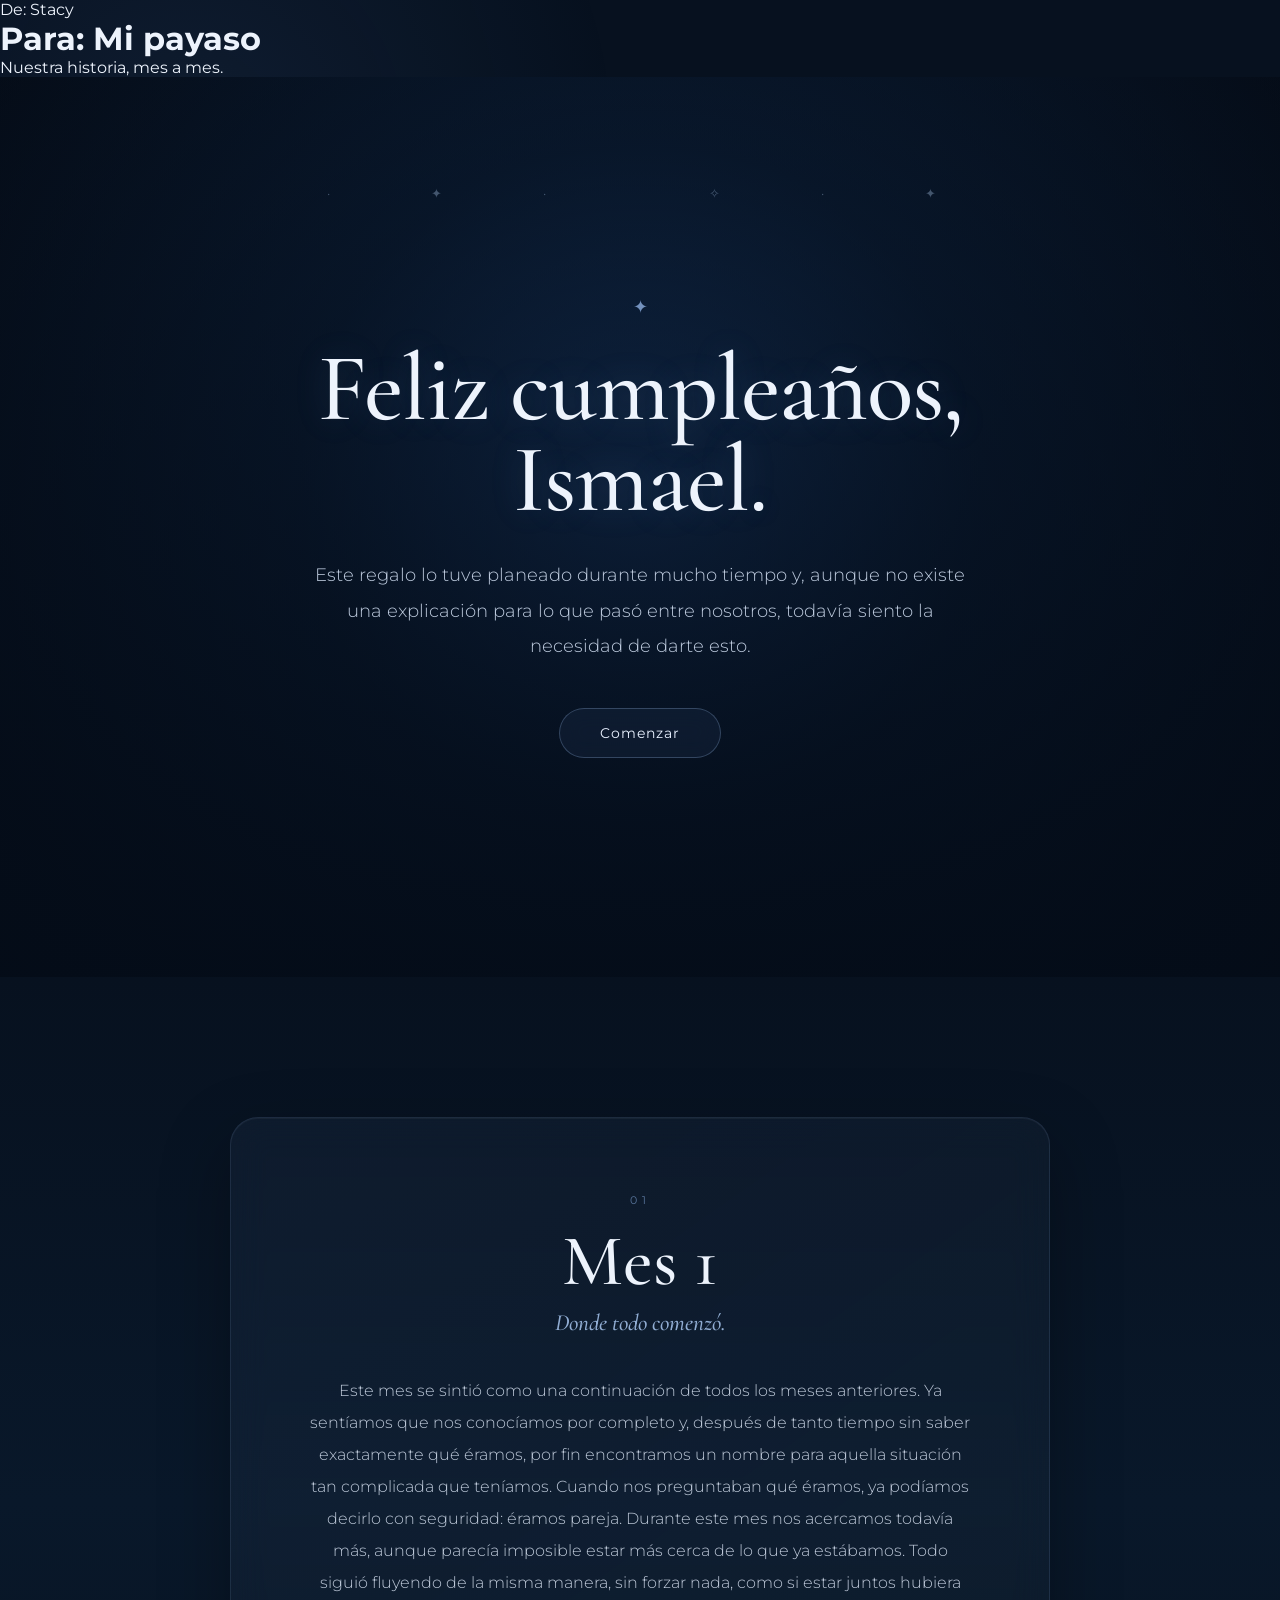
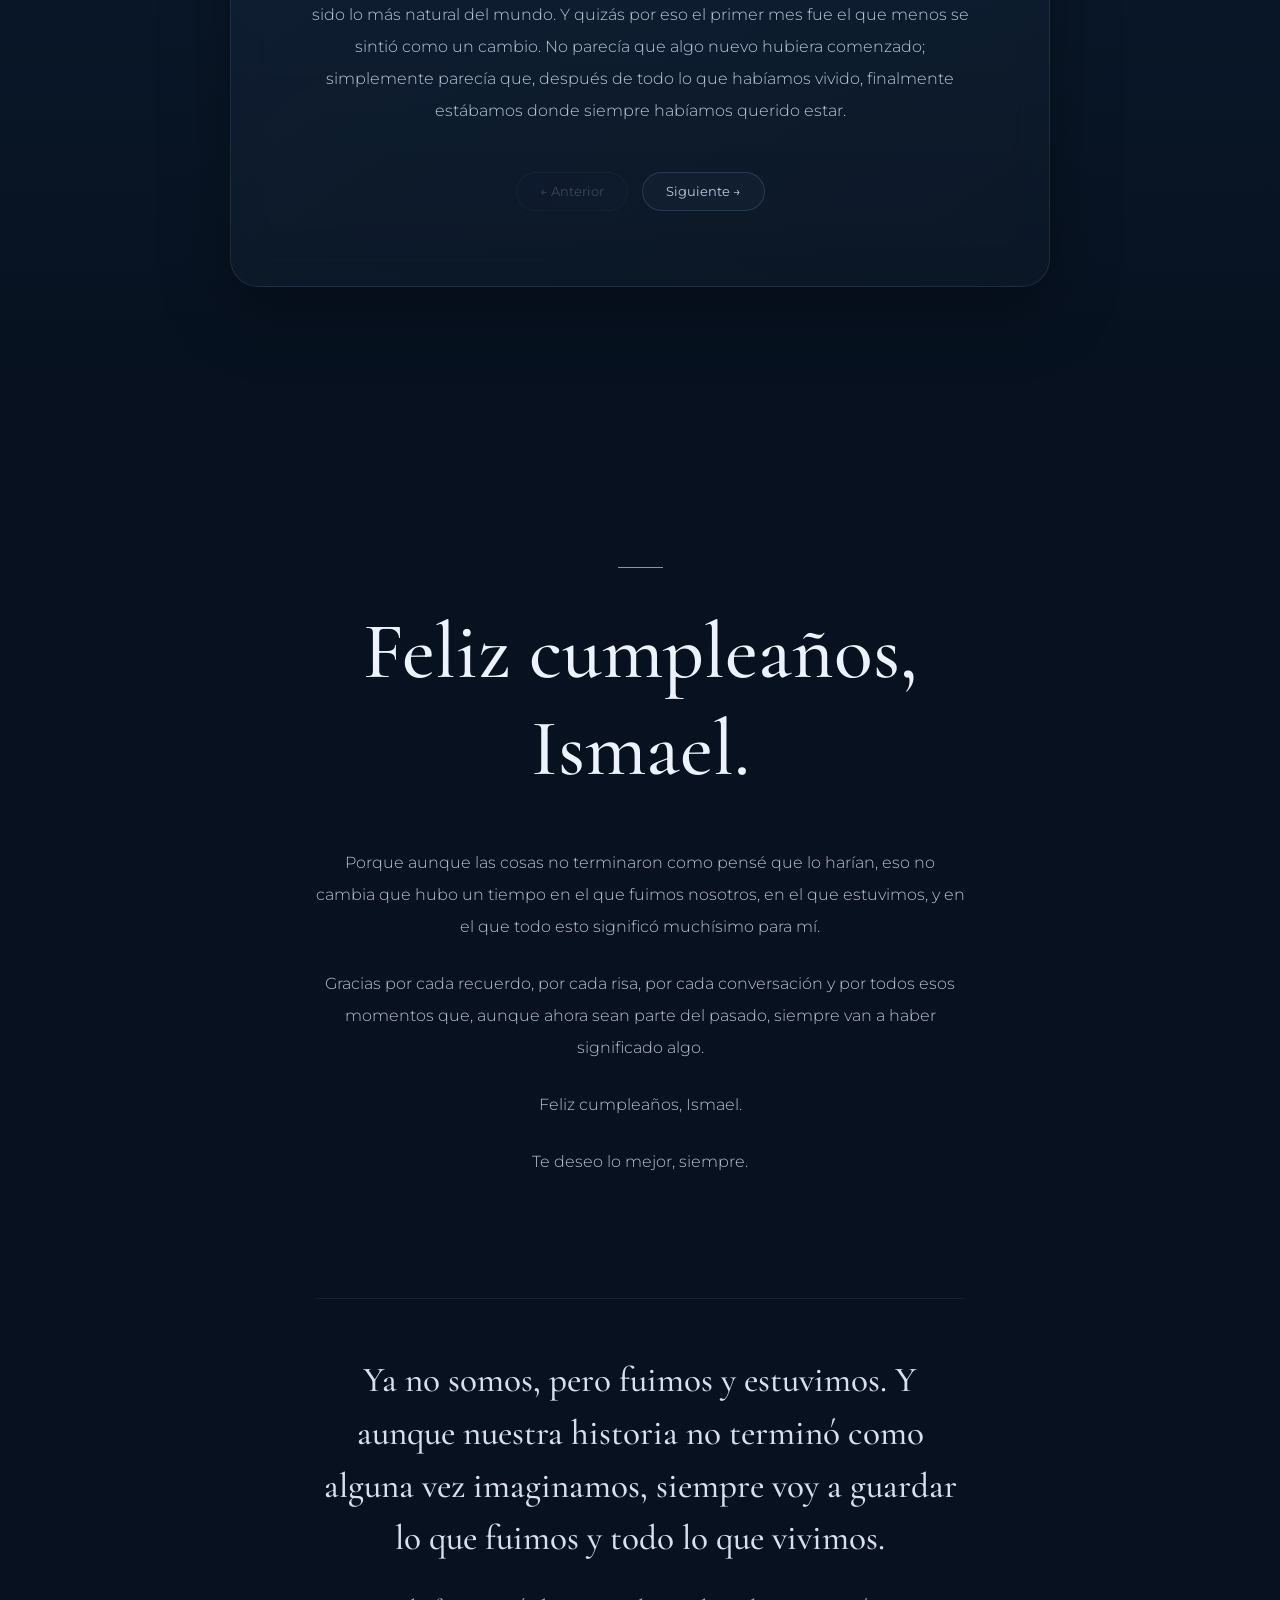
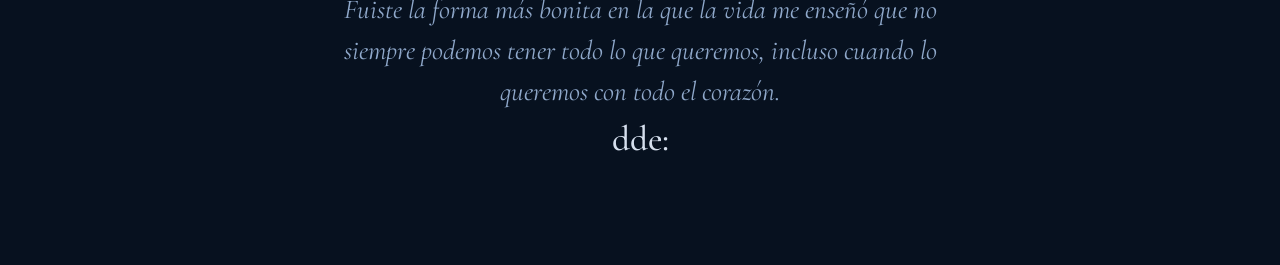
==== index.html @ 5bae1794 "Update index.html" ====
<!DOCTYPE html>
<html lang="es">

<head>
    <meta charset="UTF-8">
    <meta name="viewport" content="width=device-width, initial-scale=1.0">

    <title>Feliz cumpleaños, Ismael.</title>

    <link rel="stylesheet" href="style.css">
</head>

<body>
  <div class="opening">
    <p class="from">De: Stacy</p>
    <h1>Para: Mi payaso</h1>
    <p class="subtitle">Nuestra historia, mes a mes.</p>
</div>
    <!-- =========================
         INICIO
    ========================== -->

    <section class="hero">

        <div class="stars">
            ·　　 ✦　　 ·　　　　 ✧　　 ·　　 ✦
        </div>

        <div class="overlay">

            <div class="small-star">✦</div>

            <h1>Feliz cumpleaños, Ismael.</h1>

            <p>
                Este regalo lo tuve planeado durante mucho tiempo y, aunque no existe
                una explicación para lo que pasó entre nosotros, todavía siento la
                necesidad de darte esto.
            </p>

            <a href="#mes1" class="button" onclick="startExperience(event)">
                Comenzar
            </a>

        </div>
    

    </section>


    <!-- =========================
         MESES
    ========================== -->

    <main id="meses">


        <!-- MES 1 -->

        <section id="mes1" class="month">

            <span class="month-number">01</span>

            <h2>Mes 1</h2>

            <h3>Donde todo comenzó.</h3>

            <p>

Este mes se sintió como una continuación de todos los meses anteriores. Ya sentíamos que nos conocíamos por completo y, después de tanto tiempo sin saber exactamente qué éramos, por fin encontramos un nombre para aquella situación tan complicada que teníamos. Cuando nos preguntaban qué éramos, ya podíamos decirlo con seguridad: éramos pareja.

Durante este mes nos acercamos todavía más, aunque parecía imposible estar más cerca de lo que ya estábamos. Todo siguió fluyendo de la misma manera, sin forzar nada, como si estar juntos hubiera sido lo más natural del mundo.

Y quizás por eso el primer mes fue el que menos se sintió como un cambio. No parecía que algo nuevo hubiera comenzado; simplemente parecía que, después de todo lo que habíamos vivido, finalmente estábamos donde siempre habíamos querido estar.

            </p>


            <div class="month-buttons">

                <button class="nav-button" onclick="previousMonth()" disabled>
                    ← Anterior
                </button>

                <button class="nav-button" onclick="nextMonth()">
                    Siguiente →
                </button>

            </div>

        </section>


        <!-- MES 2 -->

        <section class="month">

            <span class="month-number">02</span>

            <h2>Mes 2</h2>

            <h3>Aprendiendo a conocernos.</h3>

            <p>
               A los dos meses, todo entre nosotros se sentía tan bien, tan perfecto. Ya nos presumíamos sin miedo y empezamos algo que se sentía completamente nuestro: la foto de perfil de Spider-Man. Una simple foto de perfil que, sin saberlo, se convertiría en parte de nuestra historia y nos acompañaría hasta el final.

Para ese segundo mes seguíamos siendo dos tontos enamorados, igual de aficiados y cada vez más acostumbrados a tenernos el uno al otro. Todo parecía estar en su lugar. Éramos felices sin pensar demasiado en el futuro, sin imaginar que algún día miraríamos atrás y extrañaríamos exactamente estos momentos. En ese entonces, solo éramos nosotros dos, disfrutando de algo que todavía sentíamos que iba a durar para siempre.

            </p>

            <div class="month-buttons">

                <button class="nav-button" onclick="previousMonth()">
                    ← Anterior
                </button>

                <button class="nav-button" onclick="nextMonth()">
                    Siguiente →
                </button>

            </div>

        </section>


        <!-- MES 3 -->

        <section class="month">

            <span class="month-number">03</span>

            <h2>Mes 3</h2>

            <h3>Las pequeñas cosas.</h3>

            <p>
               A los tres meses peleábamos mucho más, pero, de alguna manera, todo seguía sintiéndose normal entre nosotros. Los “te amo” eran cada vez más fuertes, nuestras llamadas ya se habían convertido en una rutina, y los párrafos largos eran cada vez más frecuentes. Hicimos tantos chistes, tantos recuerdos y tantas bromas que parecía que nunca se nos iban a acabar las cosas que compartir.

Aunque estábamos lejos, nunca se sentía así. De alguna manera, siempre encontrábamos la forma de sentirnos cerca. Nuestras almas parecían estar conectadas, como si la distancia nunca hubiera sido suficiente para separarnos. Y en ese momento, de verdad pensábamos que todos esos momentos iban a durar para siempre.

            </p>

            <div class="month-buttons">

                <button class="nav-button" onclick="previousMonth()">
                    ← Anterior
                </button>

                <button class="nav-button" onclick="nextMonth()">
                    Siguiente →
                </button>

            </div>

        </section>


        <!-- MES 4 -->

        <section class="month">

            <span class="month-number">04</span>

            <h2>Mes 4</h2>

            <h3>Nuestra rutina.</h3>

            <p>
                A los cuatro meses, ya nos sentíamos completamente cómodos el uno con el otro. Nuestro amor se sentía más profundo que antes, como si nuestras almas estuvieran unidas por un hilo invisible que el destino había utilizado para encontrarnos. Y nosotros luchábamos por mantener ese hilo intacto.

Compartíamos hasta los momentos más pequeños de nuestras vidas. Estábamos el uno para el otro cuando más lo necesitábamos y, aunque la vida se pusiera difícil, siempre teníamos en quién apoyarnos. En esos momentos no importaba qué estuviera pasando afuera, porque nos teníamos el uno al otro, y en ese instante, eso era todo lo que importaba.

Éramos nosotros contra todo, sin imaginar que algún día ese mismo hilo que tanto cuidábamos terminaría por soltarse.

            </p>

            <div class="month-buttons">

                <button class="nav-button" onclick="previousMonth()">
                    ← Anterior
                </button>

                <button class="nav-button" onclick="nextMonth()">
                    Siguiente →
                </button>

            </div>

        </section>


        <!-- MES 5 -->

        <section class="month">

            <span class="month-number">05</span>

            <h2>Mes 5</h2>

            <h3>Los planes.</h3>

            <p>
              A los cinco meses, estábamos tan orgullosos de haber llegado hasta ahí sin rendirnos, sin saber que sería la última vez que llegaríamos tan lejos. No fue un mes perfecto; tuvimos nuestras peleas, nuestros momentos difíciles y nuestras diferencias, pero siempre encontrábamos la manera de arreglarnos, de cuidarnos y de volver a elegirnos.

Todavía teníamos nuestra pequeña tradición de terminar cada noche con un “te amo”. Habíamos construido una rutina que se sentía tan nuestra, una pequeña parte de nuestras vidas que ya parecía imposible imaginar de otra manera.

Siempre hablábamos del futuro. Lo imaginábamos juntos, hacíamos planes y hablábamos de ellos con tanta seguridad, como si ya supiéramos que algún día los cumpliríamos. Dios, hablábamos de ese futuro como si fuera algo asegurado, como si nada pudiera cambiar lo que habíamos construido.

Pero los cinco meses fueron los últimos en los que compartimos esos momentos felices de la misma manera. Sin darnos cuenta, el orgullo y el ego empezaron a pesar más que las ganas de arreglar lo nuestro. Y quizás eso fue lo que más dolió: que los dos valorábamos demasiado nuestro orgullo como para dejarlo a un lado por una relación que alguna vez sentimos que lo era todo.

No sabíamos que mientras hablábamos de un futuro juntos, estábamos viviendo nuestros últimos momentos de ese futuro que tanto habíamos imaginado.

            </p>

            <div class="month-buttons">

                <button class="nav-button" onclick="previousMonth()">
                    ← Anterior
                </button>

                <button class="nav-button" onclick="nextMonth()">
                    Siguiente →
                </button>

            </div>

        </section>


        <!-- MES 6 -->

        <section class="month month-six">

            <span class="month-number">06</span>

            <h2>Mes 6</h2>

            <h3>Nunca llegamos aquí.</h3>

            <div class="empty-line"></div>

            <p>
            Este mes se suponía que sería el “gran mes” de esta sorpresa. Se suponía que llegaríamos a los seis meses, y yo ya me imaginaba escribiendo un párrafo enorme sobre cuánto te amo y sobre todas las ganas que tenía de que llegáramos a muchos meses más. Pero supongo que, en lugar de eso, este terminó siendo el mes de los “¿y si…?”.

¿Qué hubiera pasado si aquella noche hubiéramos hablado las cosas? ¿Qué hubiera pasado si hubiéramos tenido la paciencia de entendernos en vez de dejarnos ir? ¿Qué hubiera pasado si hubiéramos podido cumplir todos esos planes que tantas veces imaginamos juntos? ¿Y si hubiéramos hecho esto? ¿Y si hubiéramos dicho aquello? Tantos “qué hubiera pasado” para una historia que, en algún momento, sentíamos que todavía tenía tanto por vivir.

Sé que acabamos de terminar. No terminó bien ni terminó mal… simplemente terminó. Y aunque todavía me cuesta aceptar que llegamos hasta aquí, quiero que sepas que siempre voy a estar orgullosa de ti. De verdad espero que estés cuidándote, porque sé que llevas cosas que no siempre son fáciles y sé por todo lo que pasas.

Espero que todo aquello con lo que sueñas se haga realidad. Espero que logres cada una de las cosas que algún día me contaste, incluso aquellas que ya no tendré la oportunidad de ver de cerca. Y quizás algún día, cuando seamos un poco más maduros y podamos mirar todo esto desde otra perspectiva, entendamos que los dos fuimos unos tontos en esta situación. Que quizás pudimos haber hecho las cosas de otra manera. Que quizás nos faltó entendernos cuando más lo necesitábamos.

Pero por ahora, solo quiero decirte: feliz cumpleaños. Espero que disfrutes muchísimo tu día y que la vida te regale todo aquello que sueñas y mucho más.

Y aunque este no era el párrafo que imaginé escribir para nuestros seis meses, supongo que algunas historias no terminan como las planeamos. A veces simplemente terminan, dejando atrás todos los “qué hubiera pasado” que nunca podremos responder.
   
            </p>

          

            <p class="quiet-text">
                Al final, quedó en blanco.
            </p>

            <div class="month-buttons">

                <button class="nav-button" onclick="previousMonth()">
                    ← Anterior
                </button>

                <button class="nav-button" onclick="nextMonth()">
                    Final →
                </button>

            </div>

        </section>

    </main>


    <!-- =========================
         FINAL
    ========================== -->

    <section class="goodbye">

        <div class="final-line"></div>

        <h2>  Feliz cumpleaños, Ismael.</h2>

        <div class="final-message">

            <p>
                Porque aunque las cosas no terminaron
                como pensé que lo harían, eso no cambia
                que hubo un tiempo en el que fuimos nosotros,
                en el que estuvimos, y en el que todo esto
                significó muchísimo para mí.
            </p>

            <p>
                Gracias por cada recuerdo, por cada risa,
                por cada conversación y por todos esos momentos
                que, aunque ahora sean parte del pasado,
                siempre van a haber significado algo.
            </p>

            <p>
                Feliz cumpleaños, Ismael.
            </p>

            <p>
                Te deseo lo mejor, siempre.
            </p>

        </div>


        <!-- ÚLTIMA FRASE -->

        <div class="last-words">

            <p>
               Ya no somos, pero fuimos y estuvimos. Y aunque nuestra historia no terminó como alguna vez imaginamos, siempre voy a guardar lo que fuimos y todo lo que vivimos.
            </p>

            <p class="last-line">
              Fuiste la forma más bonita en la que la vida me enseñó que no siempre podemos tener todo lo que queremos, incluso cuando lo queremos con todo el corazón.
            </p>
            <p>
                dde: 
            </p>

        </div>

    </section>


    <script src="script.js"></script>

</body>

</html>
---- style.css ----
@import url('https://fonts.googleapis.com/css2?family=Cormorant+Garamond:ital,wght@0,400;0,500;0,600;0,700;1,500&family=Montserrat:wght@300;400;500&display=swap');


/* =========================
   RESET
========================= */

* {
    margin: 0;
    padding: 0;
    box-sizing: border-box;
}

html {
    scroll-behavior: smooth;
}

body {
    min-height: 100vh;

    background: #07111f;

    color: #edf3fc;

    font-family: "Montserrat", sans-serif;

    overflow-x: hidden;
}


/* =========================
   GENERAL BACKGROUND
========================= */

body::before {
    content: "";

    position: fixed;

    inset: 0;

    pointer-events: none;

    z-index: -1;

    background:
        radial-gradient(
            circle at 15% 15%,
            rgba(72, 112, 173, 0.12),
            transparent 32%
        ),
        radial-gradient(
            circle at 85% 75%,
            rgba(40, 76, 130, 0.12),
            transparent 35%
        );
}


/* =========================
   HERO
========================= */

.hero {
    min-height: 100vh;

    position: relative;

    display: flex;

    justify-content: center;

    align-items: center;

    text-align: center;

    padding: 30px;

    background:
        linear-gradient(
            rgba(4, 12, 24, 0.35),
            rgba(4, 12, 24, 0.92)
        ),
        radial-gradient(
            circle at 50% 45%,
            #183a68 0%,
            #0b1d35 42%,
            #050b15 100%
        );
}


/* subtle stars */

.stars {
    position: absolute;

    top: 12%;

    width: 100%;

    color: rgba(178, 205, 242, 0.35);

    font-size: 13px;

    letter-spacing: 18px;

    animation: floatingStars 9s ease-in-out infinite alternate;
}

@keyframes floatingStars {

    from {
        opacity: .25;
        transform: translateY(0);
    }

    to {
        opacity: .65;
        transform: translateY(12px);
    }

}


/* =========================
   HERO CONTENT
========================= */

.overlay {
    width: min(720px, 92%);

    position: relative;

    z-index: 2;
}


.small-star {
    color: #8eafe0;

    font-size: 18px;

    margin-bottom: 25px;

    opacity: .8;
}


.overlay h1 {
    font-family: "Cormorant Garamond", serif;

    font-size: clamp(3.5rem, 8vw, 6rem);

    font-weight: 500;

    line-height: .95;

    letter-spacing: -1px;

    margin-bottom: 32px;

    text-shadow:
        0 0 35px rgba(116, 159, 218, .18);
}


.overlay p {
    max-width: 650px;

    margin: 0 auto 45px;

    color: #bdcadd;

    font-size: clamp(.95rem, 2vw, 1.1rem);

    line-height: 2;

    font-weight: 300;
}


/* =========================
   BEGIN BUTTON
========================= */

.button {
    display: inline-block;

    padding: 15px 40px;

    border: 1px solid rgba(151, 184, 226, .28);

    border-radius: 100px;

    color: #e8f1ff;

    background: rgba(101, 142, 200, .08);

    backdrop-filter: blur(12px);

    text-decoration: none;

    font-size: .9rem;

    letter-spacing: 1px;

    transition: .4s ease;
}


.button:hover {
    transform: translateY(-4px);

    background: rgba(111, 153, 215, .16);

    border-color: rgba(170, 201, 240, .5);

    box-shadow:
        0 12px 35px rgba(20, 52, 92, .35);
}


/* =========================
   MONTH AREA
========================= */

#meses {
    min-height: 100vh;

    padding: 100px 0;

    background:
        linear-gradient(
            to bottom,
            #07111f,
            #09182a,
            #07111f
        );
}


/* =========================
   MONTH CARD
========================= */

.month {
    display: none;

    width: min(820px, 90%);

    margin: 40px auto;

    padding: clamp(40px, 7vw, 75px);

    text-align: center;

    position: relative;

    background:
        linear-gradient(
            145deg,
            rgba(98, 137, 190, .075),
            rgba(255, 255, 255, .018)
        );

    border: 1px solid rgba(146, 178, 220, .13);

    border-radius: 28px;

    backdrop-filter: blur(18px);

    box-shadow:
        0 25px 70px rgba(0, 0, 0, .3),
        inset 0 1px rgba(255, 255, 255, .04);

    animation: appear .8s ease;
}


.month.active {
    display: block;
}


@keyframes appear {

    from {
        opacity: 0;

        transform: translateY(20px);
    }

    to {
        opacity: 1;

        transform: translateY(0);
    }

}


/* =========================
   MONTH NUMBER
========================= */

.month-number {
    display: block;

    font-family: "Montserrat", sans-serif;

    font-size: .7rem;

    font-weight: 400;

    letter-spacing: 5px;

    color: #7799c8;

    margin-bottom: 18px;

    opacity: .7;
}


/* =========================
   MONTH TITLE
========================= */

.month h2 {
    font-family: "Cormorant Garamond", serif;

    font-size: clamp(3rem, 6vw, 4.5rem);

    font-weight: 500;

    line-height: 1;

    margin-bottom: 12px;
}


.month h3 {
    font-family: "Cormorant Garamond", serif;

    font-size: 1.45rem;

    font-style: italic;

    font-weight: 500;

    color: #91add3;

    margin-bottom: 38px;
}


/* =========================
   MONTH TEXT
========================= */

.month p {
    max-width: 660px;

    margin: 0 auto 20px;

    color: #bec9d9;

    font-size: 1rem;

    line-height: 2;

    font-weight: 300;
}


/* =========================
   MONTH NAVIGATION
========================= */

.month-buttons {
    display: flex;

    justify-content: center;

    gap: 14px;

    margin-top: 45px;
}


.nav-button {
    padding: 11px 23px;

    border: 1px solid rgba(145, 177, 220, .18);

    border-radius: 100px;

    background: rgba(83, 121, 174, .06);

    color: #b9cbe3;

    font-family: "Montserrat", sans-serif;

    font-size: .8rem;

    cursor: pointer;

    transition: .3s ease;
}


.nav-button:hover:not(:disabled) {
    background: rgba(93, 137, 200, .14);

    border-color: rgba(157, 190, 231, .4);

    transform: translateY(-2px);
}


.nav-button:disabled {
    opacity: .25;

    cursor: not-allowed;
}


/* =========================
   MONTH 6
========================= */

.month-six {
    background:
        linear-gradient(
            145deg,
            rgba(62, 82, 112, .06),
            rgba(255, 255, 255, .012)
        );

    border-color: rgba(133, 151, 179, .1);
}


.month-six .month-number {
    color: #61738e;
}


.month-six h2 {
    color: rgba(220, 229, 242, .55);

    font-size: clamp(4rem, 9vw, 6rem);
}


.month-six h3 {
    color: #aab7ca;
}


.month-six p {
    color: #8e9bad;

    margin-bottom: 28px;
}


.month-six .quiet-text {
    color: #687487;

    font-style: italic;
}


.empty-line {
    width: 45px;

    height: 1px;

    margin: 35px auto;

    background: rgba(143, 164, 192, .25);
}


/* =========================
   GOODBYE
========================= */

.goodbye {
    min-height: 100vh;

    width: min(800px, 90%);

    margin: 0 auto;

    padding: 140px 20px 100px;

    text-align: center;

    background: #07111f;
}


.final-line {
    width: 45px;

    height: 1px;

    margin: 0 auto 35px;

    background: #7899c5;
}


.goodbye h2 {
    font-family: "Cormorant Garamond", serif;

    font-size: clamp(3.5rem, 7vw, 5rem);

    font-weight: 500;

    margin-bottom: 50px;
}


.final-message {
    max-width: 650px;

    margin: auto;
}


.final-message p {
    color: #b8c4d5;

    font-size: 1rem;

    line-height: 2;

    font-weight: 300;

    margin-bottom: 25px;
}


/* =========================
   LAST WORDS
========================= */

.last-words {
    max-width: 650px;

    margin: 120px auto 0;

    padding-top: 55px;

    border-top: 1px solid rgba(140, 165, 200, .1);
}


.last-words p {
    font-family: "Cormorant Garamond", serif;

    color: #d5dfed;

    font-size: clamp(1.6rem, 4vw, 2.2rem);

    line-height: 1.5;

    font-weight: 500;
}


.last-words .last-line {
    margin-top: 25px;

    color: #8fa8ca;

    font-size: clamp(1.25rem, 3vw, 1.7rem);

    font-style: italic;

    font-weight: 400;
}


/* =========================
   SCROLLBAR
========================= */

::-webkit-scrollbar {
    width: 6px;
}

::-webkit-scrollbar-track {
    background: #050b15;
}

::-webkit-scrollbar-thumb {
    background: #263f63;

    border-radius: 50px;
}


/* =========================
   MOBILE
========================= */

@media (max-width: 768px) {

    .hero {
        padding: 25px;
    }

    .stars {
        top: 10%;

        font-size: 11px;

        letter-spacing: 6px;
    }

    .overlay h1 {
        font-size: clamp(3rem, 14vw, 4.5rem);
    }

    .overlay p {
        font-size: .95rem;

        line-height: 1.9;
    }

    .button {
        padding: 14px 34px;
    }

    #meses {
        padding: 55px 0;
    }

    .month {
        width: 90%;

        padding: 45px 25px;

        margin: 25px auto;

        border-radius: 23px;
    }

    .month h2 {
        font-size: 3rem;
    }

    .month h3 {
        font-size: 1.25rem;

        margin-bottom: 30px;
    }

    .month p {
        font-size: .95rem;

        line-height: 1.9;
    }

    .month-buttons {
        flex-direction: column;

        align-items: center;
    }

    .nav-button {
        width: 210px;
    }

    .goodbye {
        width: 90%;

        padding: 100px 20px 70px;
    }

    .goodbye h2 {
        margin-bottom: 40px;
    }

    .final-message p {
        font-size: .95rem;
    }

    .last-words {
        margin-top: 90px;
    }

}
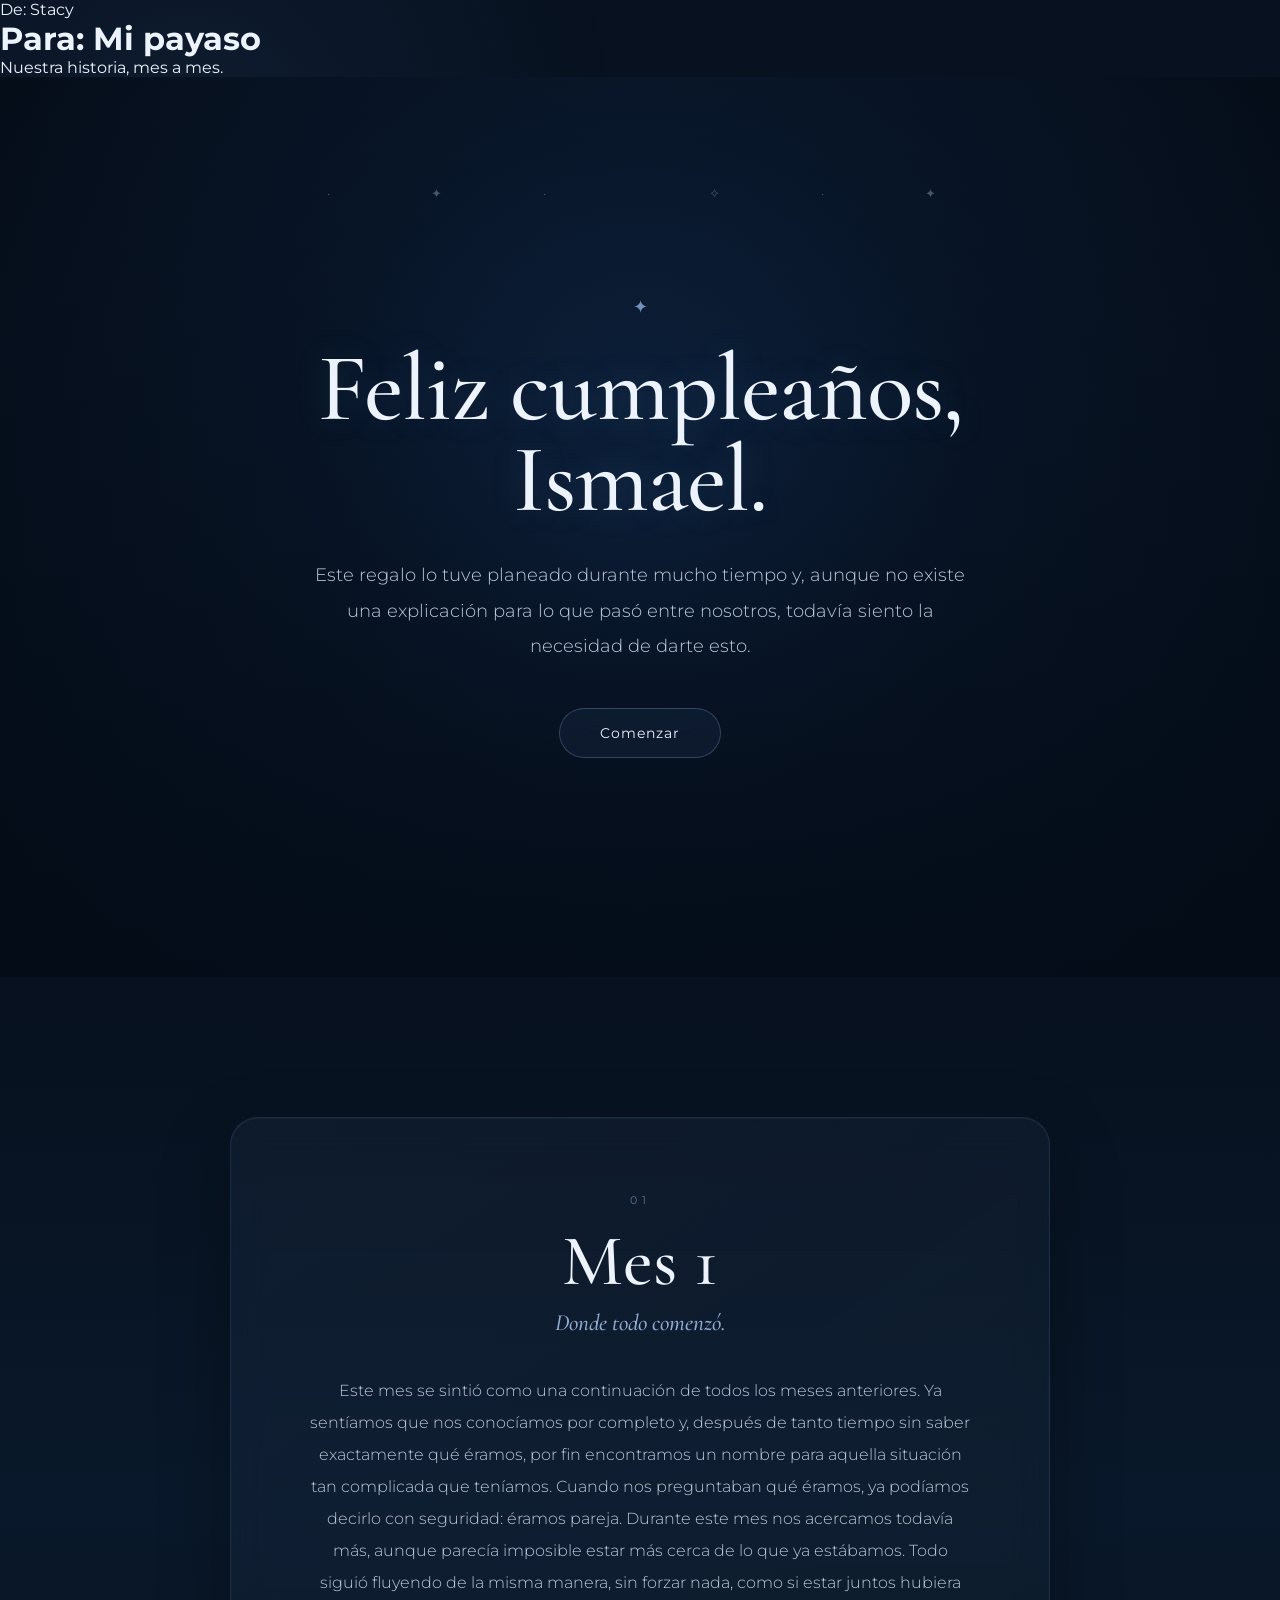
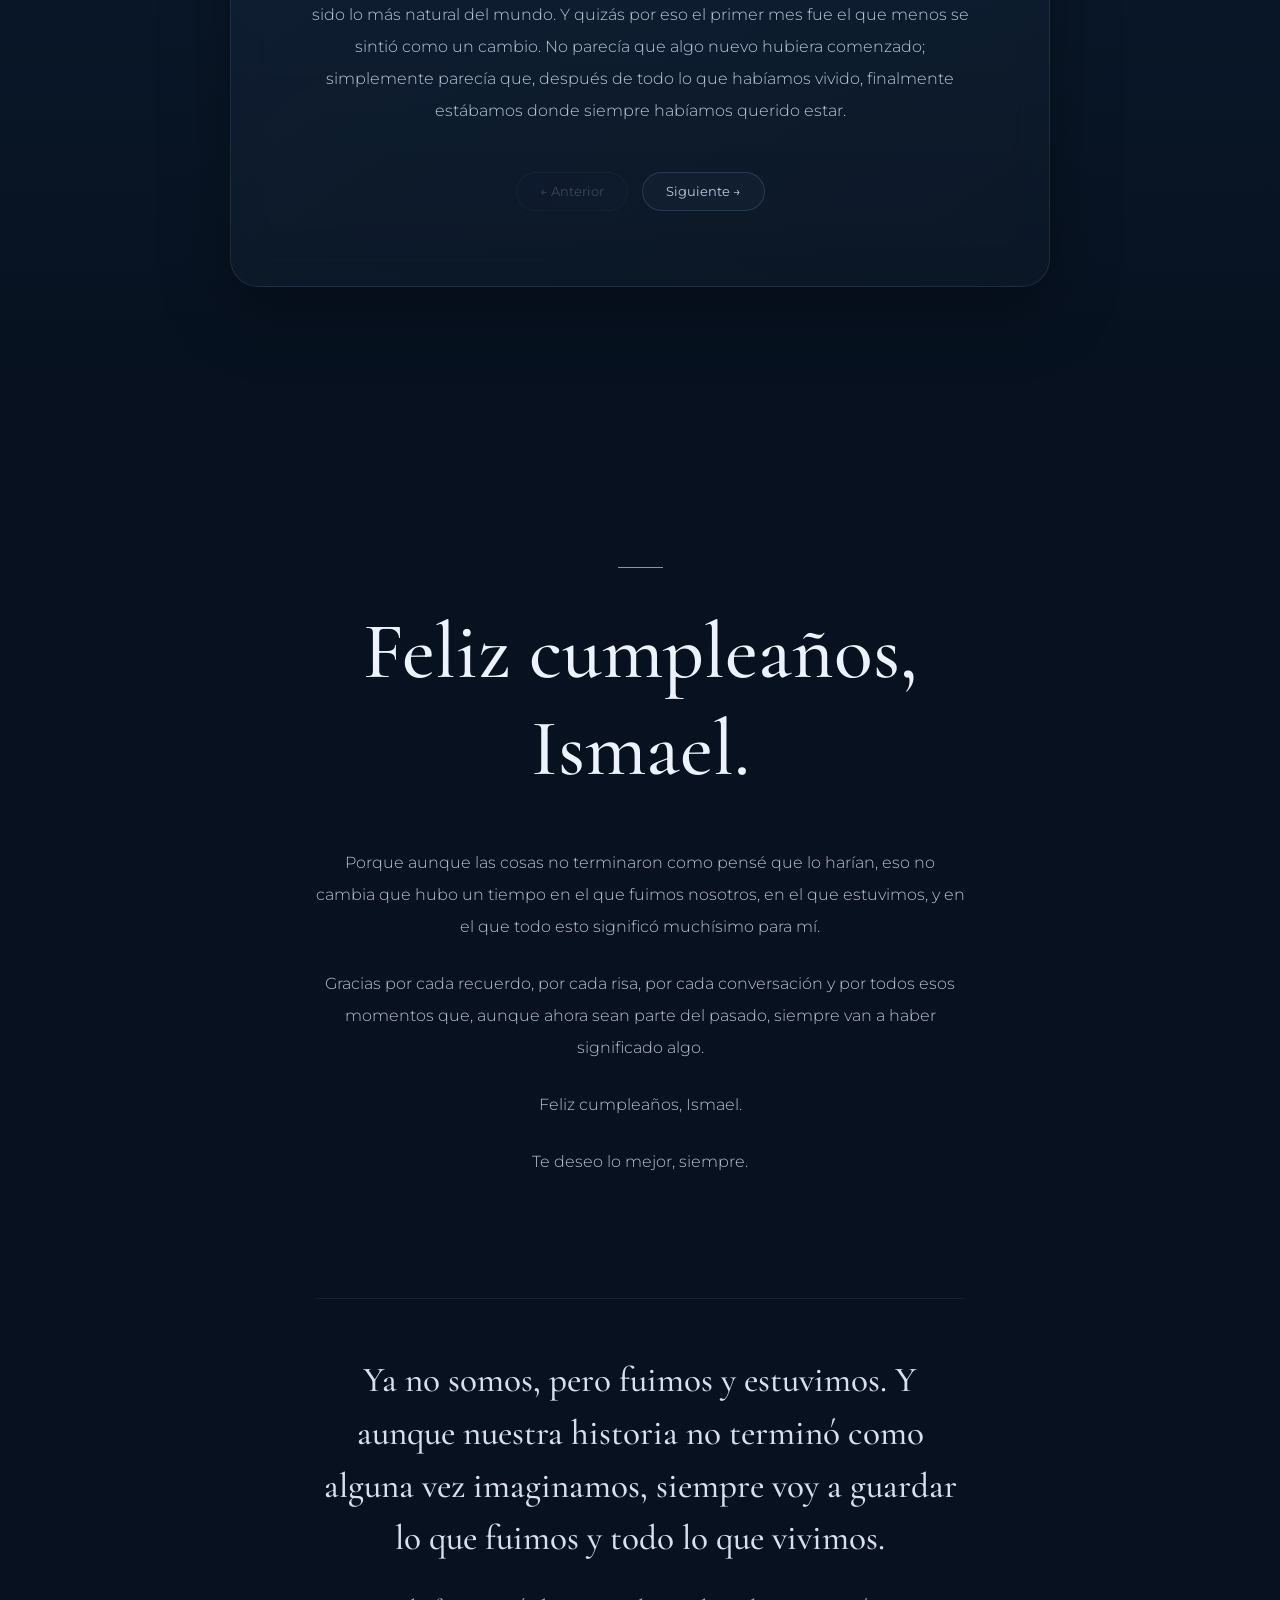
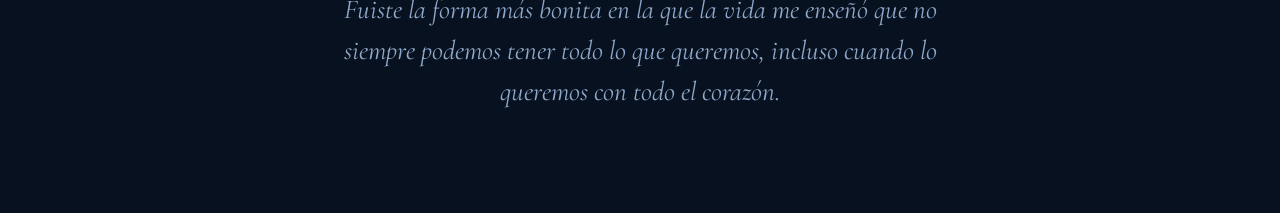
==== commit 58051a9a: "Update index.html" ====
--- a/index.html
+++ b/index.html
@@ -326,9 +326,6 @@
             <p class="last-line">
               Fuiste la forma más bonita en la que la vida me enseñó que no siempre podemos tener todo lo que queremos, incluso cuando lo queremos con todo el corazón.
             </p>
-            <p>
-                dde: 
-            </p>
 
         </div>
 
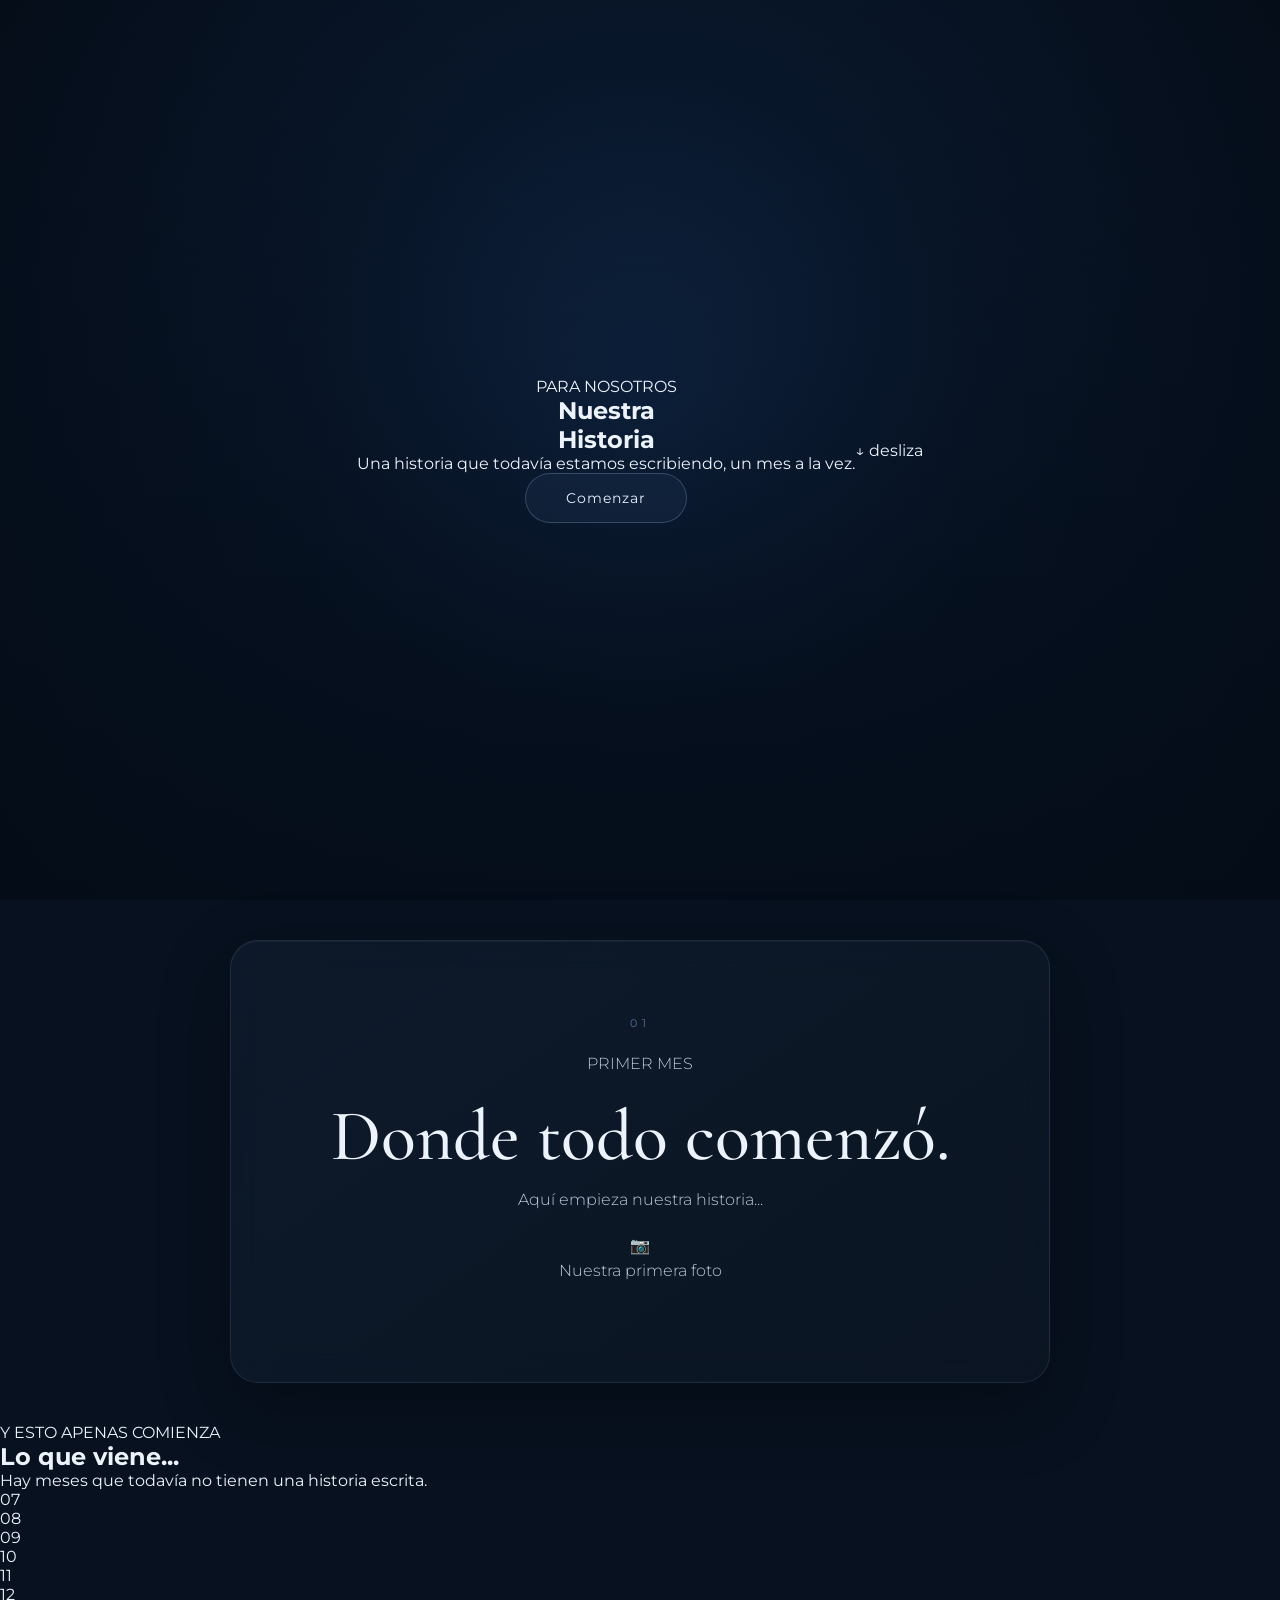
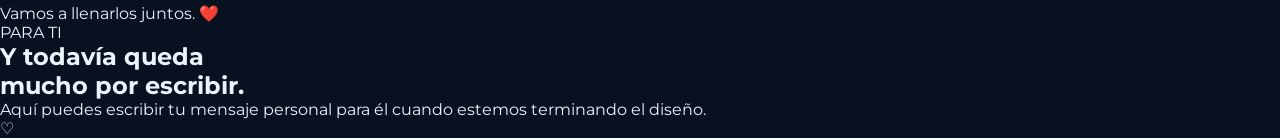
==== commit bc97bf2c: "Replace birthday message with new story format" ====
--- a/index.html
+++ b/index.html
@@ -5,327 +5,275 @@
     <meta charset="UTF-8">
     <meta name="viewport" content="width=device-width, initial-scale=1.0">
 
-    <title>Feliz cumpleaños, Ismael.</title>
+    <title>Nuestra Historia ❤️</title>
 
     <link rel="stylesheet" href="style.css">
 </head>
 
 <body>
-  <div class="opening">
-    <p class="from">De: Stacy</p>
-    <h1>Para: Mi payaso</h1>
-    <p class="subtitle">Nuestra historia, mes a mes.</p>
-</div>
+
     <!-- =========================
          INICIO
     ========================== -->
 
     <section class="hero">
 
-        <div class="stars">
-            ·　　 ✦　　 ·　　　　 ✧　　 ·　　 ✦
-        </div>
-
-        <div class="overlay">
-
-            <div class="small-star">✦</div>
-
-            <h1>Feliz cumpleaños, Ismael.</h1>
-
-            <p>
-                Este regalo lo tuve planeado durante mucho tiempo y, aunque no existe
-                una explicación para lo que pasó entre nosotros, todavía siento la
-                necesidad de darte esto.
-            </p>
-
-            <a href="#mes1" class="button" onclick="startExperience(event)">
+        <div class="hero-content">
+
+            <p class="small-title">PARA NOSOTROS</p>
+
+            <h1>Nuestra<br>Historia</h1>
+
+            <p class="hero-text">
+                Una historia que todavía estamos escribiendo,
+                un mes a la vez.
+            </p>
+
+            <a href="#mes1" class="button">
                 Comenzar
             </a>
 
         </div>
-    
-
-    </section>
-
-
-    <!-- =========================
-         MESES
-    ========================== -->
-
-    <main id="meses">
-
-
-        <!-- MES 1 -->
-
-        <section id="mes1" class="month">
-
-            <span class="month-number">01</span>
-
-            <h2>Mes 1</h2>
-
-            <h3>Donde todo comenzó.</h3>
-
-            <p>
-
-Este mes se sintió como una continuación de todos los meses anteriores. Ya sentíamos que nos conocíamos por completo y, después de tanto tiempo sin saber exactamente qué éramos, por fin encontramos un nombre para aquella situación tan complicada que teníamos. Cuando nos preguntaban qué éramos, ya podíamos decirlo con seguridad: éramos pareja.
-
-Durante este mes nos acercamos todavía más, aunque parecía imposible estar más cerca de lo que ya estábamos. Todo siguió fluyendo de la misma manera, sin forzar nada, como si estar juntos hubiera sido lo más natural del mundo.
-
-Y quizás por eso el primer mes fue el que menos se sintió como un cambio. No parecía que algo nuevo hubiera comenzado; simplemente parecía que, después de todo lo que habíamos vivido, finalmente estábamos donde siempre habíamos querido estar.
-
-            </p>
-
-
-            <div class="month-buttons">
-
-                <button class="nav-button" onclick="previousMonth()" disabled>
-                    ← Anterior
-                </button>
-
-                <button class="nav-button" onclick="nextMonth()">
-                    Siguiente →
-                </button>
-
-            </div>
-
-        </section>
-
-
-        <!-- MES 2 -->
-
-        <section class="month">
-
-            <span class="month-number">02</span>
-
-            <h2>Mes 2</h2>
-
-            <h3>Aprendiendo a conocernos.</h3>
-
-            <p>
-               A los dos meses, todo entre nosotros se sentía tan bien, tan perfecto. Ya nos presumíamos sin miedo y empezamos algo que se sentía completamente nuestro: la foto de perfil de Spider-Man. Una simple foto de perfil que, sin saberlo, se convertiría en parte de nuestra historia y nos acompañaría hasta el final.
-
-Para ese segundo mes seguíamos siendo dos tontos enamorados, igual de aficiados y cada vez más acostumbrados a tenernos el uno al otro. Todo parecía estar en su lugar. Éramos felices sin pensar demasiado en el futuro, sin imaginar que algún día miraríamos atrás y extrañaríamos exactamente estos momentos. En ese entonces, solo éramos nosotros dos, disfrutando de algo que todavía sentíamos que iba a durar para siempre.
-
-            </p>
-
-            <div class="month-buttons">
-
-                <button class="nav-button" onclick="previousMonth()">
-                    ← Anterior
-                </button>
-
-                <button class="nav-button" onclick="nextMonth()">
-                    Siguiente →
-                </button>
-
-            </div>
-
-        </section>
-
-
-        <!-- MES 3 -->
-
-        <section class="month">
-
-            <span class="month-number">03</span>
-
-            <h2>Mes 3</h2>
-
-            <h3>Las pequeñas cosas.</h3>
-
-            <p>
-               A los tres meses peleábamos mucho más, pero, de alguna manera, todo seguía sintiéndose normal entre nosotros. Los “te amo” eran cada vez más fuertes, nuestras llamadas ya se habían convertido en una rutina, y los párrafos largos eran cada vez más frecuentes. Hicimos tantos chistes, tantos recuerdos y tantas bromas que parecía que nunca se nos iban a acabar las cosas que compartir.
-
-Aunque estábamos lejos, nunca se sentía así. De alguna manera, siempre encontrábamos la forma de sentirnos cerca. Nuestras almas parecían estar conectadas, como si la distancia nunca hubiera sido suficiente para separarnos. Y en ese momento, de verdad pensábamos que todos esos momentos iban a durar para siempre.
-
-            </p>
-
-            <div class="month-buttons">
-
-                <button class="nav-button" onclick="previousMonth()">
-                    ← Anterior
-                </button>
-
-                <button class="nav-button" onclick="nextMonth()">
-                    Siguiente →
-                </button>
-
-            </div>
-
-        </section>
-
-
-        <!-- MES 4 -->
-
-        <section class="month">
-
-            <span class="month-number">04</span>
-
-            <h2>Mes 4</h2>
-
-            <h3>Nuestra rutina.</h3>
-
-            <p>
-                A los cuatro meses, ya nos sentíamos completamente cómodos el uno con el otro. Nuestro amor se sentía más profundo que antes, como si nuestras almas estuvieran unidas por un hilo invisible que el destino había utilizado para encontrarnos. Y nosotros luchábamos por mantener ese hilo intacto.
-
-Compartíamos hasta los momentos más pequeños de nuestras vidas. Estábamos el uno para el otro cuando más lo necesitábamos y, aunque la vida se pusiera difícil, siempre teníamos en quién apoyarnos. En esos momentos no importaba qué estuviera pasando afuera, porque nos teníamos el uno al otro, y en ese instante, eso era todo lo que importaba.
-
-Éramos nosotros contra todo, sin imaginar que algún día ese mismo hilo que tanto cuidábamos terminaría por soltarse.
-
-            </p>
-
-            <div class="month-buttons">
-
-                <button class="nav-button" onclick="previousMonth()">
-                    ← Anterior
-                </button>
-
-                <button class="nav-button" onclick="nextMonth()">
-                    Siguiente →
-                </button>
-
-            </div>
-
-        </section>
-
-
-        <!-- MES 5 -->
-
-        <section class="month">
-
-            <span class="month-number">05</span>
-
-            <h2>Mes 5</h2>
-
-            <h3>Los planes.</h3>
-
-            <p>
-              A los cinco meses, estábamos tan orgullosos de haber llegado hasta ahí sin rendirnos, sin saber que sería la última vez que llegaríamos tan lejos. No fue un mes perfecto; tuvimos nuestras peleas, nuestros momentos difíciles y nuestras diferencias, pero siempre encontrábamos la manera de arreglarnos, de cuidarnos y de volver a elegirnos.
-
-Todavía teníamos nuestra pequeña tradición de terminar cada noche con un “te amo”. Habíamos construido una rutina que se sentía tan nuestra, una pequeña parte de nuestras vidas que ya parecía imposible imaginar de otra manera.
-
-Siempre hablábamos del futuro. Lo imaginábamos juntos, hacíamos planes y hablábamos de ellos con tanta seguridad, como si ya supiéramos que algún día los cumpliríamos. Dios, hablábamos de ese futuro como si fuera algo asegurado, como si nada pudiera cambiar lo que habíamos construido.
-
-Pero los cinco meses fueron los últimos en los que compartimos esos momentos felices de la misma manera. Sin darnos cuenta, el orgullo y el ego empezaron a pesar más que las ganas de arreglar lo nuestro. Y quizás eso fue lo que más dolió: que los dos valorábamos demasiado nuestro orgullo como para dejarlo a un lado por una relación que alguna vez sentimos que lo era todo.
-
-No sabíamos que mientras hablábamos de un futuro juntos, estábamos viviendo nuestros últimos momentos de ese futuro que tanto habíamos imaginado.
-
-            </p>
-
-            <div class="month-buttons">
-
-                <button class="nav-button" onclick="previousMonth()">
-                    ← Anterior
-                </button>
-
-                <button class="nav-button" onclick="nextMonth()">
-                    Siguiente →
-                </button>
-
-            </div>
-
-        </section>
-
-
-        <!-- MES 6 -->
-
-        <section class="month month-six">
-
-            <span class="month-number">06</span>
-
-            <h2>Mes 6</h2>
-
-            <h3>Nunca llegamos aquí.</h3>
-
-            <div class="empty-line"></div>
-
-            <p>
-            Este mes se suponía que sería el “gran mes” de esta sorpresa. Se suponía que llegaríamos a los seis meses, y yo ya me imaginaba escribiendo un párrafo enorme sobre cuánto te amo y sobre todas las ganas que tenía de que llegáramos a muchos meses más. Pero supongo que, en lugar de eso, este terminó siendo el mes de los “¿y si…?”.
-
-¿Qué hubiera pasado si aquella noche hubiéramos hablado las cosas? ¿Qué hubiera pasado si hubiéramos tenido la paciencia de entendernos en vez de dejarnos ir? ¿Qué hubiera pasado si hubiéramos podido cumplir todos esos planes que tantas veces imaginamos juntos? ¿Y si hubiéramos hecho esto? ¿Y si hubiéramos dicho aquello? Tantos “qué hubiera pasado” para una historia que, en algún momento, sentíamos que todavía tenía tanto por vivir.
-
-Sé que acabamos de terminar. No terminó bien ni terminó mal… simplemente terminó. Y aunque todavía me cuesta aceptar que llegamos hasta aquí, quiero que sepas que siempre voy a estar orgullosa de ti. De verdad espero que estés cuidándote, porque sé que llevas cosas que no siempre son fáciles y sé por todo lo que pasas.
-
-Espero que todo aquello con lo que sueñas se haga realidad. Espero que logres cada una de las cosas que algún día me contaste, incluso aquellas que ya no tendré la oportunidad de ver de cerca. Y quizás algún día, cuando seamos un poco más maduros y podamos mirar todo esto desde otra perspectiva, entendamos que los dos fuimos unos tontos en esta situación. Que quizás pudimos haber hecho las cosas de otra manera. Que quizás nos faltó entendernos cuando más lo necesitábamos.
-
-Pero por ahora, solo quiero decirte: feliz cumpleaños. Espero que disfrutes muchísimo tu día y que la vida te regale todo aquello que sueñas y mucho más.
-
-Y aunque este no era el párrafo que imaginé escribir para nuestros seis meses, supongo que algunas historias no terminan como las planeamos. A veces simplemente terminan, dejando atrás todos los “qué hubiera pasado” que nunca podremos responder.
-   
-            </p>
-
-          
-
-            <p class="quiet-text">
-                Al final, quedó en blanco.
-            </p>
-
-            <div class="month-buttons">
-
-                <button class="nav-button" onclick="previousMonth()">
-                    ← Anterior
-                </button>
-
-                <button class="nav-button" onclick="nextMonth()">
-                    Final →
-                </button>
-
-            </div>
-
-        </section>
-
-    </main>
+
+        <div class="scroll-text">
+            ↓ desliza
+        </div>
+
+    </section>
+
+
+    <!-- =========================
+         MES 1
+    ========================== -->
+
+    <section id="mes1" class="month">
+
+        <div class="month-number">01</div>
+
+        <div class="month-content">
+
+            <p class="month-label">PRIMER MES</p>
+
+            <h2>Donde todo comenzó.</h2>
+
+            <p>
+                Aquí empieza nuestra historia...
+            </p>
+
+            <!-- AQUÍ PUEDES PONER UNA FOTO -->
+            <div class="photo-placeholder">
+                <span>📷</span>
+                <p>Nuestra primera foto</p>
+            </div>
+
+        </div>
+
+    </section>
+
+
+    <!-- =========================
+         MES 2
+    ========================== -->
+
+    <section class="month">
+
+        <div class="month-number">02</div>
+
+        <div class="month-content">
+
+            <p class="month-label">SEGUNDO MES</p>
+
+            <h2>Conociéndonos cada vez más.</h2>
+
+            <p>
+                Poco a poco empezamos a descubrir
+                todas esas pequeñas cosas que nos
+                hacían sentir más cerca.
+            </p>
+
+            <div class="photo-placeholder">
+                <span>📷</span>
+                <p>Un recuerdo de este mes</p>
+            </div>
+
+        </div>
+
+    </section>
+
+
+    <!-- =========================
+         MES 3
+    ========================== -->
+
+    <section class="month">
+
+        <div class="month-number">03</div>
+
+        <div class="month-content">
+
+            <p class="month-label">TERCER MES</p>
+
+            <h2>Las pequeñas cosas.</h2>
+
+            <p>
+                Las conversaciones, las risas,
+                los pequeños detalles que poco a poco
+                se volvieron parte de nosotros.
+            </p>
+
+            <div class="photo-placeholder">
+                <span>📷</span>
+                <p>Un recuerdo de este mes</p>
+            </div>
+
+        </div>
+
+    </section>
+
+
+    <!-- =========================
+         MES 4
+    ========================== -->
+
+    <section class="month">
+
+        <div class="month-number">04</div>
+
+        <div class="month-content">
+
+            <p class="month-label">CUARTO MES</p>
+
+            <h2>Nuestros momentos.</h2>
+
+            <p>
+                Tantos momentos que probablemente
+                parecían normales en ese instante,
+                pero que ahora significan muchísimo.
+            </p>
+
+            <div class="photo-placeholder">
+                <span>📷</span>
+                <p>Un recuerdo de este mes</p>
+            </div>
+
+        </div>
+
+    </section>
+
+
+    <!-- =========================
+         MES 5
+    ========================== -->
+
+    <section class="month">
+
+        <div class="month-number">05</div>
+
+        <div class="month-content">
+
+            <p class="month-label">QUINTO MES</p>
+
+            <h2>Todo lo que construimos.</h2>
+
+            <p>
+                Todo lo que vivimos, aprendimos
+                y seguimos construyendo juntos.
+            </p>
+
+            <div class="photo-placeholder">
+                <span>📷</span>
+                <p>Un recuerdo de este mes</p>
+            </div>
+
+        </div>
+
+    </section>
+
+
+    <!-- =========================
+         MES 6
+    ========================== -->
+
+    <section class="month month-six">
+
+        <div class="month-number">06</div>
+
+        <div class="month-content">
+
+            <p class="month-label">SEXTO MES</p>
+
+            <h2>Y aquí seguimos. ❤️</h2>
+
+            <p>
+                Este era el mes que alguna vez pensé
+                que no llegaríamos a vivir.
+
+                Y ahora estamos aquí,
+                escribiéndolo juntos.
+            </p>
+
+            <div class="heart">
+                ♥
+            </div>
+
+        </div>
+
+    </section>
+
+
+    <!-- =========================
+         LO QUE VIENE
+    ========================== -->
+
+    <section class="future">
+
+        <p class="month-label">Y ESTO APENAS COMIENZA</p>
+
+        <h2>Lo que viene...</h2>
+
+        <p>
+            Hay meses que todavía no tienen
+            una historia escrita.
+        </p>
+
+        <div class="future-months">
+
+            <div>07</div>
+            <div>08</div>
+            <div>09</div>
+            <div>10</div>
+            <div>11</div>
+            <div>12</div>
+
+        </div>
+
+        <p class="future-text">
+            Vamos a llenarlos juntos. ❤️
+        </p>
+
+    </section>
 
 
     <!-- =========================
          FINAL
     ========================== -->
 
-    <section class="goodbye">
-
-        <div class="final-line"></div>
-
-        <h2>  Feliz cumpleaños, Ismael.</h2>
-
-        <div class="final-message">
-
-            <p>
-                Porque aunque las cosas no terminaron
-                como pensé que lo harían, eso no cambia
-                que hubo un tiempo en el que fuimos nosotros,
-                en el que estuvimos, y en el que todo esto
-                significó muchísimo para mí.
-            </p>
-
-            <p>
-                Gracias por cada recuerdo, por cada risa,
-                por cada conversación y por todos esos momentos
-                que, aunque ahora sean parte del pasado,
-                siempre van a haber significado algo.
-            </p>
-
-            <p>
-                Feliz cumpleaños, Ismael.
-            </p>
-
-            <p>
-                Te deseo lo mejor, siempre.
-            </p>
-
-        </div>
-
-
-        <!-- ÚLTIMA FRASE -->
-
-        <div class="last-words">
-
-            <p>
-               Ya no somos, pero fuimos y estuvimos. Y aunque nuestra historia no terminó como alguna vez imaginamos, siempre voy a guardar lo que fuimos y todo lo que vivimos.
-            </p>
-
-            <p class="last-line">
-              Fuiste la forma más bonita en la que la vida me enseñó que no siempre podemos tener todo lo que queremos, incluso cuando lo queremos con todo el corazón.
-            </p>
+    <section class="ending">
+
+        <div class="ending-content">
+
+            <p class="small-title">PARA TI</p>
+
+            <h2>Y todavía queda<br>mucho por escribir.</h2>
+
+            <p>
+                Aquí puedes escribir tu mensaje personal
+                para él cuando estemos terminando el diseño.
+            </p>
+
+            <div class="final-heart">
+                ♡
+            </div>
 
         </div>
 
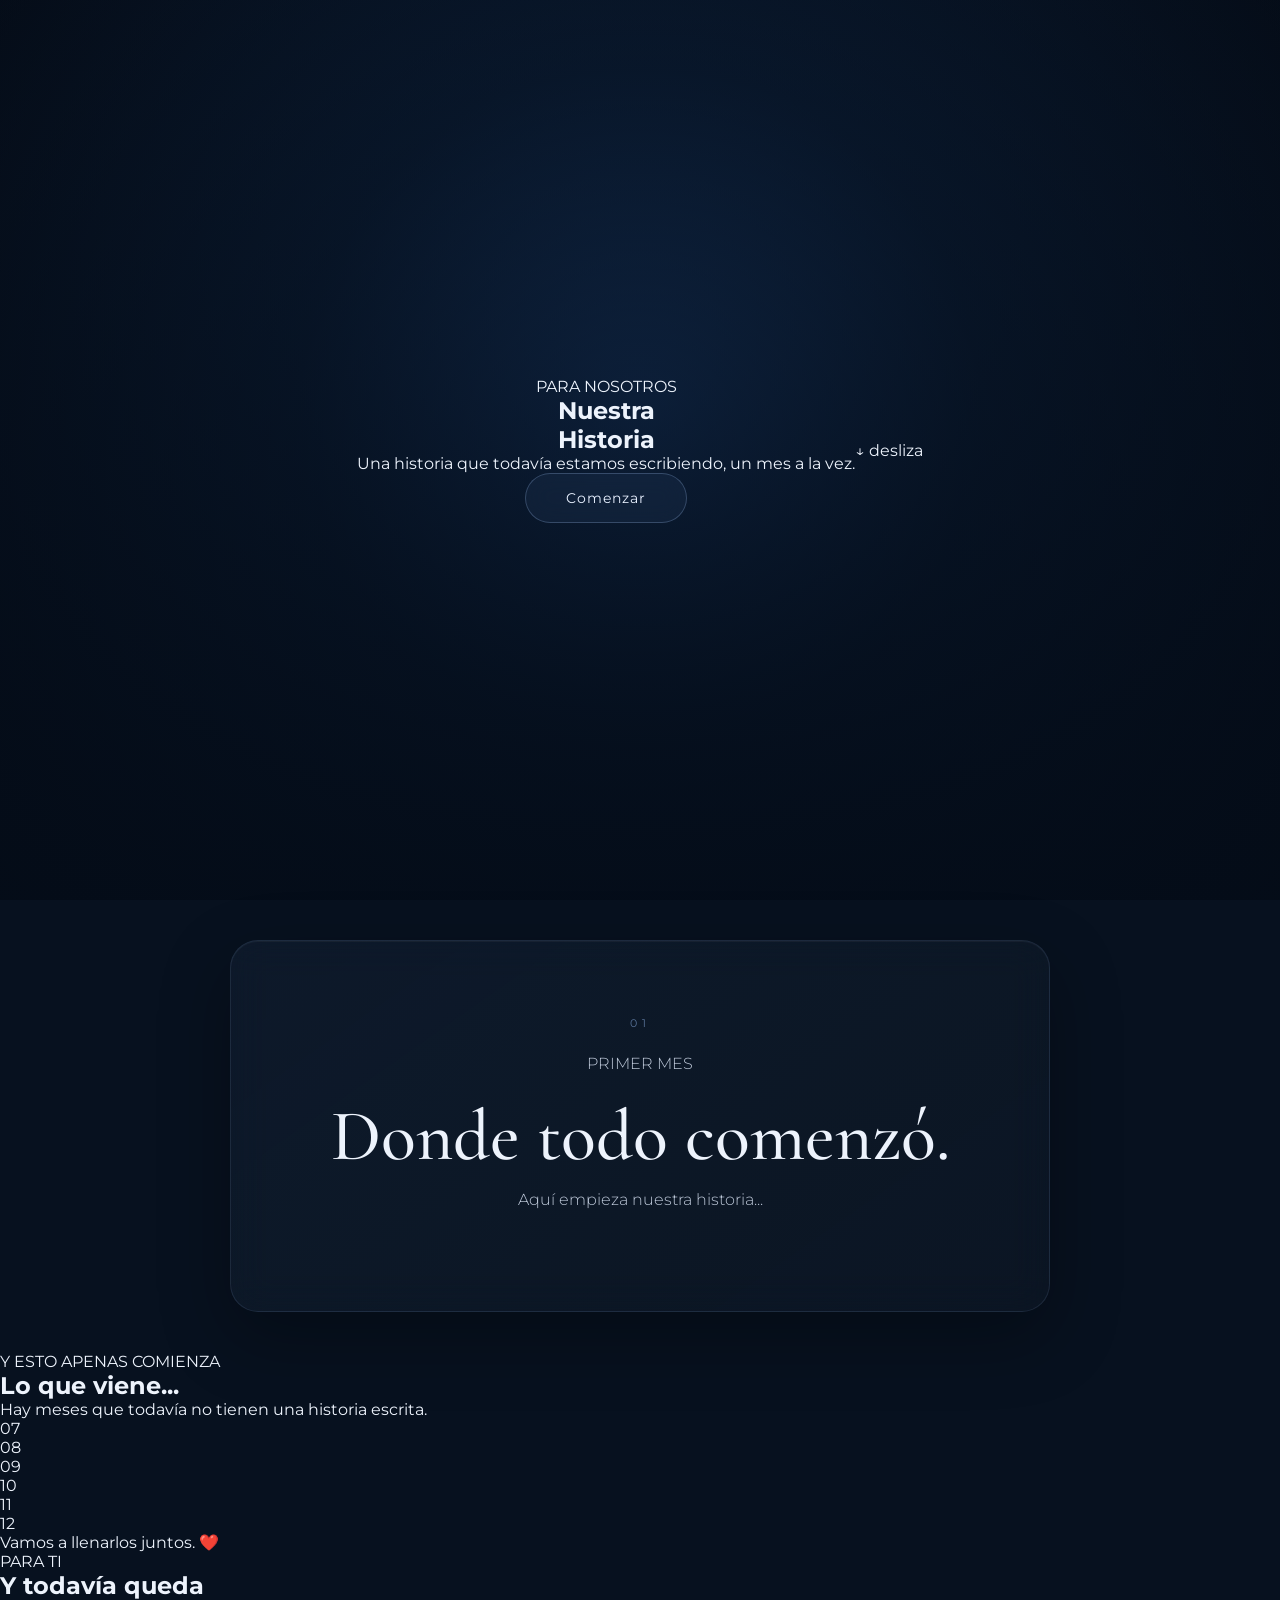
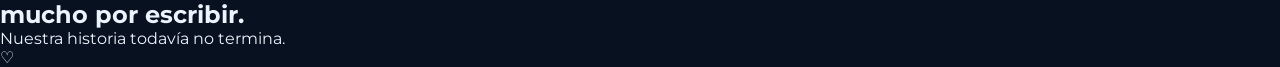
==== commit 621046b0: "Restore index.html with original content" ====
--- a/index.html
+++ b/index.html
@@ -12,9 +12,7 @@
 
 <body>
 
-    <!-- =========================
-         INICIO
-    ========================== -->
+    <!-- INICIO -->
 
     <section class="hero">
 
@@ -42,9 +40,7 @@
     </section>
 
 
-    <!-- =========================
-         MES 1
-    ========================== -->
+    <!-- MES 1 -->
 
     <section id="mes1" class="month">
 
@@ -60,20 +56,12 @@
                 Aquí empieza nuestra historia...
             </p>
 
-            <!-- AQUÍ PUEDES PONER UNA FOTO -->
-            <div class="photo-placeholder">
-                <span>📷</span>
-                <p>Nuestra primera foto</p>
-            </div>
-
-        </div>
-
-    </section>
-
-
-    <!-- =========================
-         MES 2
-    ========================== -->
+        </div>
+
+    </section>
+
+
+    <!-- MES 2 -->
 
     <section class="month">
 
@@ -91,19 +79,12 @@
                 hacían sentir más cerca.
             </p>
 
-            <div class="photo-placeholder">
-                <span>📷</span>
-                <p>Un recuerdo de este mes</p>
-            </div>
-
-        </div>
-
-    </section>
-
-
-    <!-- =========================
-         MES 3
-    ========================== -->
+        </div>
+
+    </section>
+
+
+    <!-- MES 3 -->
 
     <section class="month">
 
@@ -121,19 +102,12 @@
                 se volvieron parte de nosotros.
             </p>
 
-            <div class="photo-placeholder">
-                <span>📷</span>
-                <p>Un recuerdo de este mes</p>
-            </div>
-
-        </div>
-
-    </section>
-
-
-    <!-- =========================
-         MES 4
-    ========================== -->
+        </div>
+
+    </section>
+
+
+    <!-- MES 4 -->
 
     <section class="month">
 
@@ -151,19 +125,12 @@
                 pero que ahora significan muchísimo.
             </p>
 
-            <div class="photo-placeholder">
-                <span>📷</span>
-                <p>Un recuerdo de este mes</p>
-            </div>
-
-        </div>
-
-    </section>
-
-
-    <!-- =========================
-         MES 5
-    ========================== -->
+        </div>
+
+    </section>
+
+
+    <!-- MES 5 -->
 
     <section class="month">
 
@@ -180,19 +147,12 @@
                 y seguimos construyendo juntos.
             </p>
 
-            <div class="photo-placeholder">
-                <span>📷</span>
-                <p>Un recuerdo de este mes</p>
-            </div>
-
-        </div>
-
-    </section>
-
-
-    <!-- =========================
-         MES 6
-    ========================== -->
+        </div>
+
+    </section>
+
+
+    <!-- MES 6 -->
 
     <section class="month month-six">
 
@@ -221,9 +181,7 @@
     </section>
 
 
-    <!-- =========================
-         LO QUE VIENE
-    ========================== -->
+    <!-- FUTURO -->
 
     <section class="future">
 
@@ -254,9 +212,7 @@
     </section>
 
 
-    <!-- =========================
-         FINAL
-    ========================== -->
+    <!-- FINAL -->
 
     <section class="ending">
 
@@ -264,11 +220,13 @@
 
             <p class="small-title">PARA TI</p>
 
-            <h2>Y todavía queda<br>mucho por escribir.</h2>
-
-            <p>
-                Aquí puedes escribir tu mensaje personal
-                para él cuando estemos terminando el diseño.
+            <h2>
+                Y todavía queda<br>
+                mucho por escribir.
+            </h2>
+
+            <p>
+                Nuestra historia todavía no termina.
             </p>
 
             <div class="final-heart">
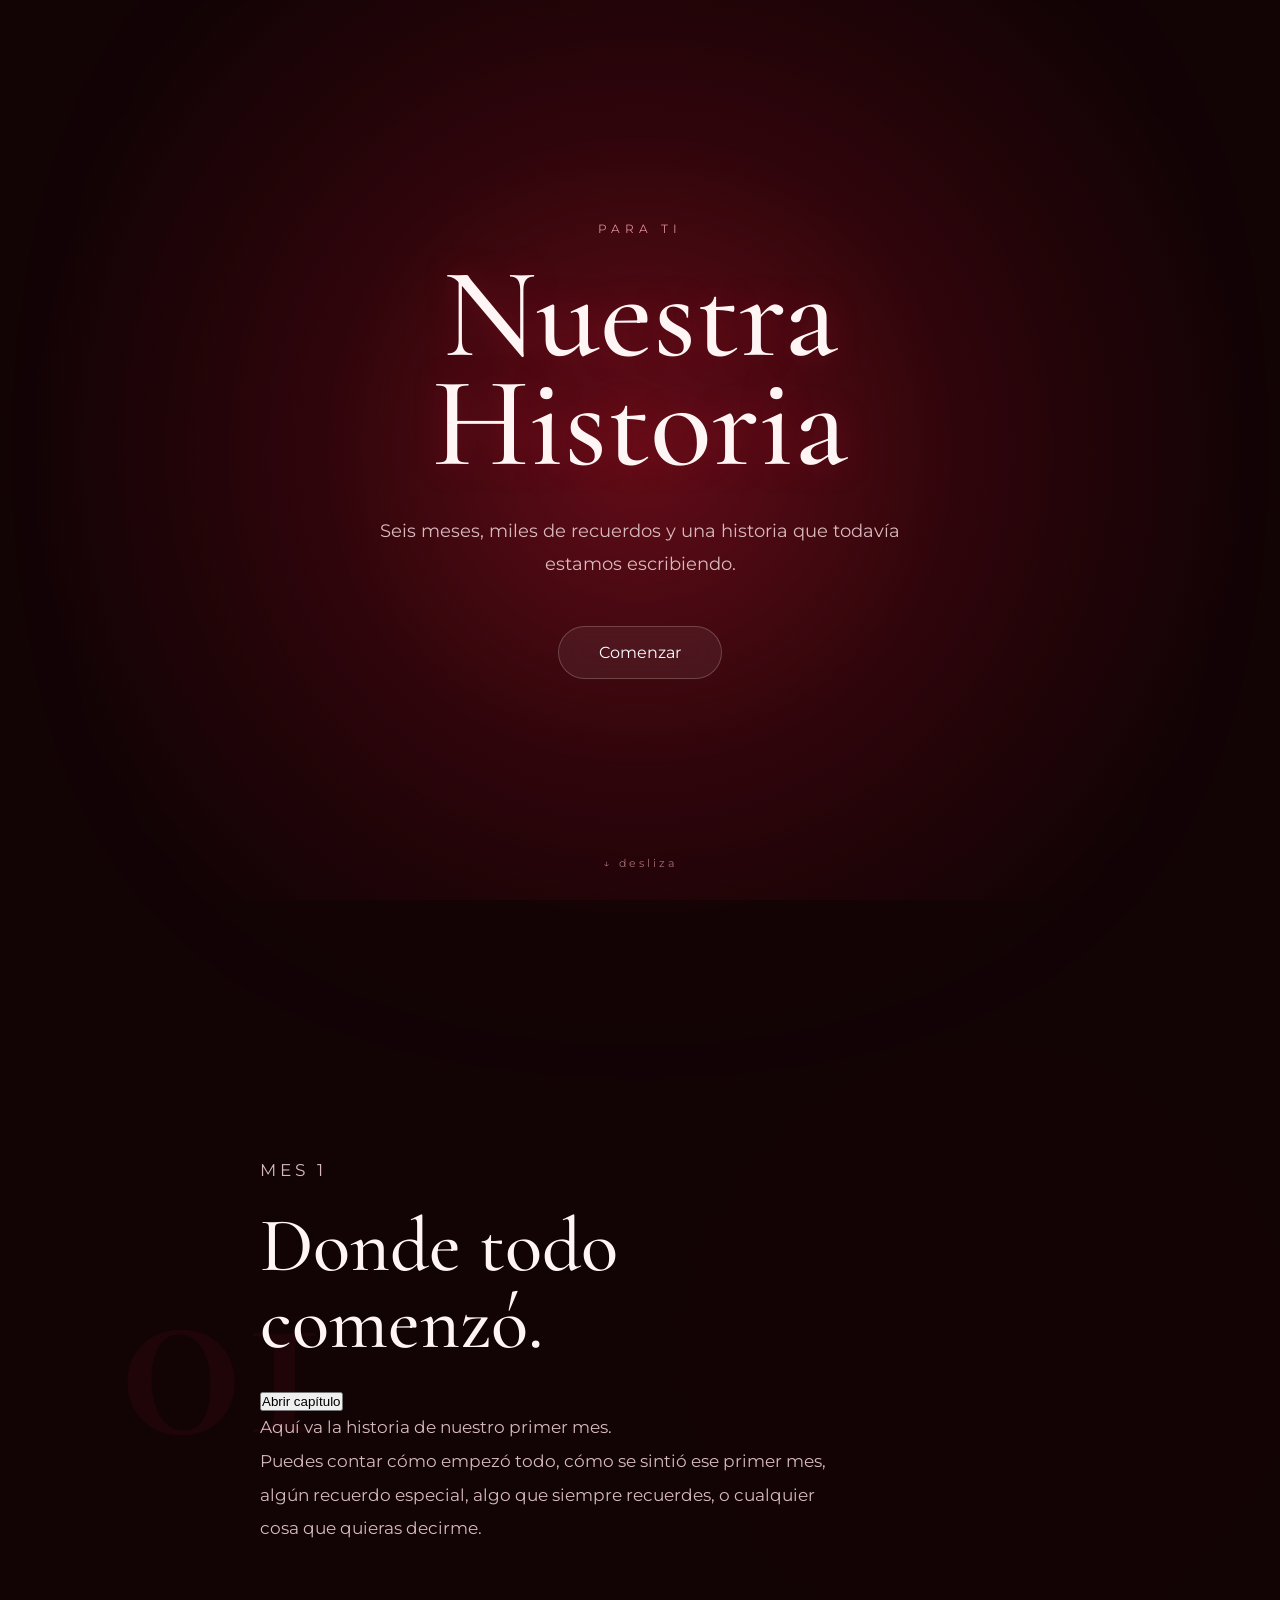
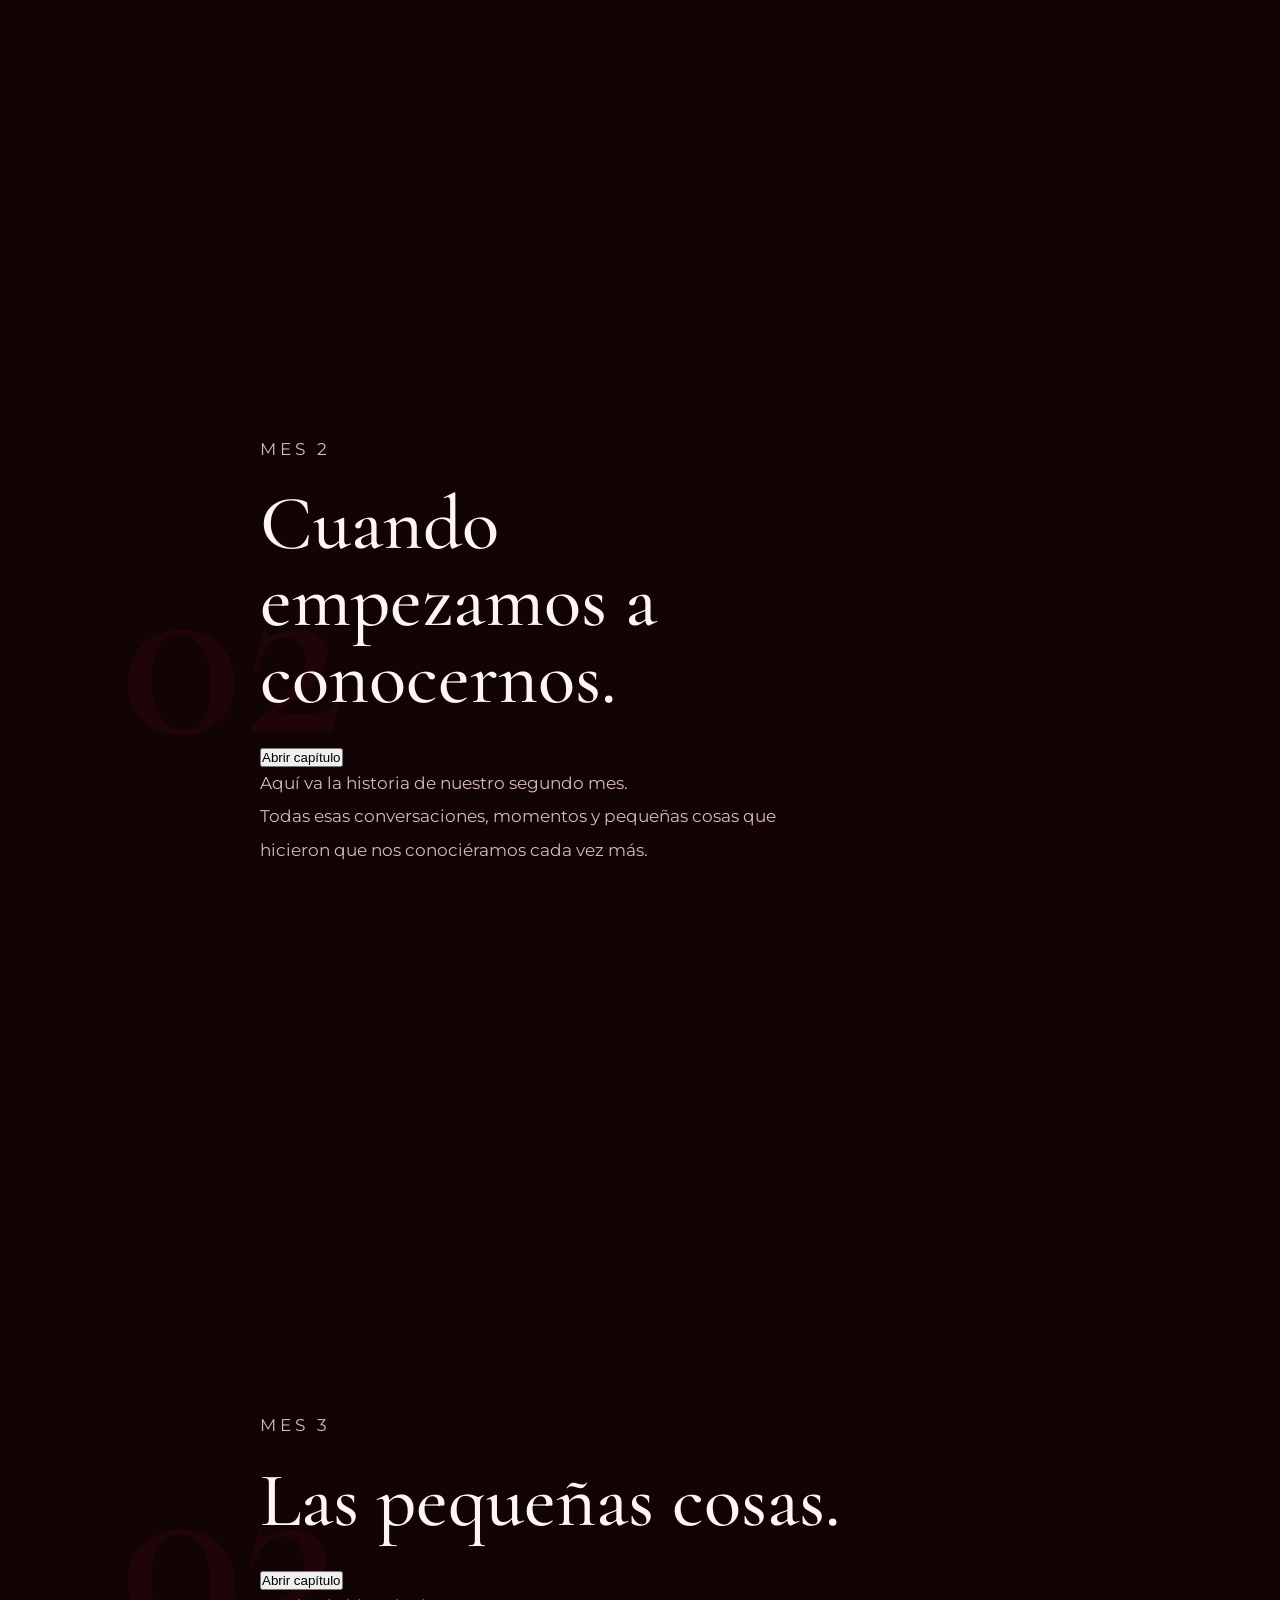
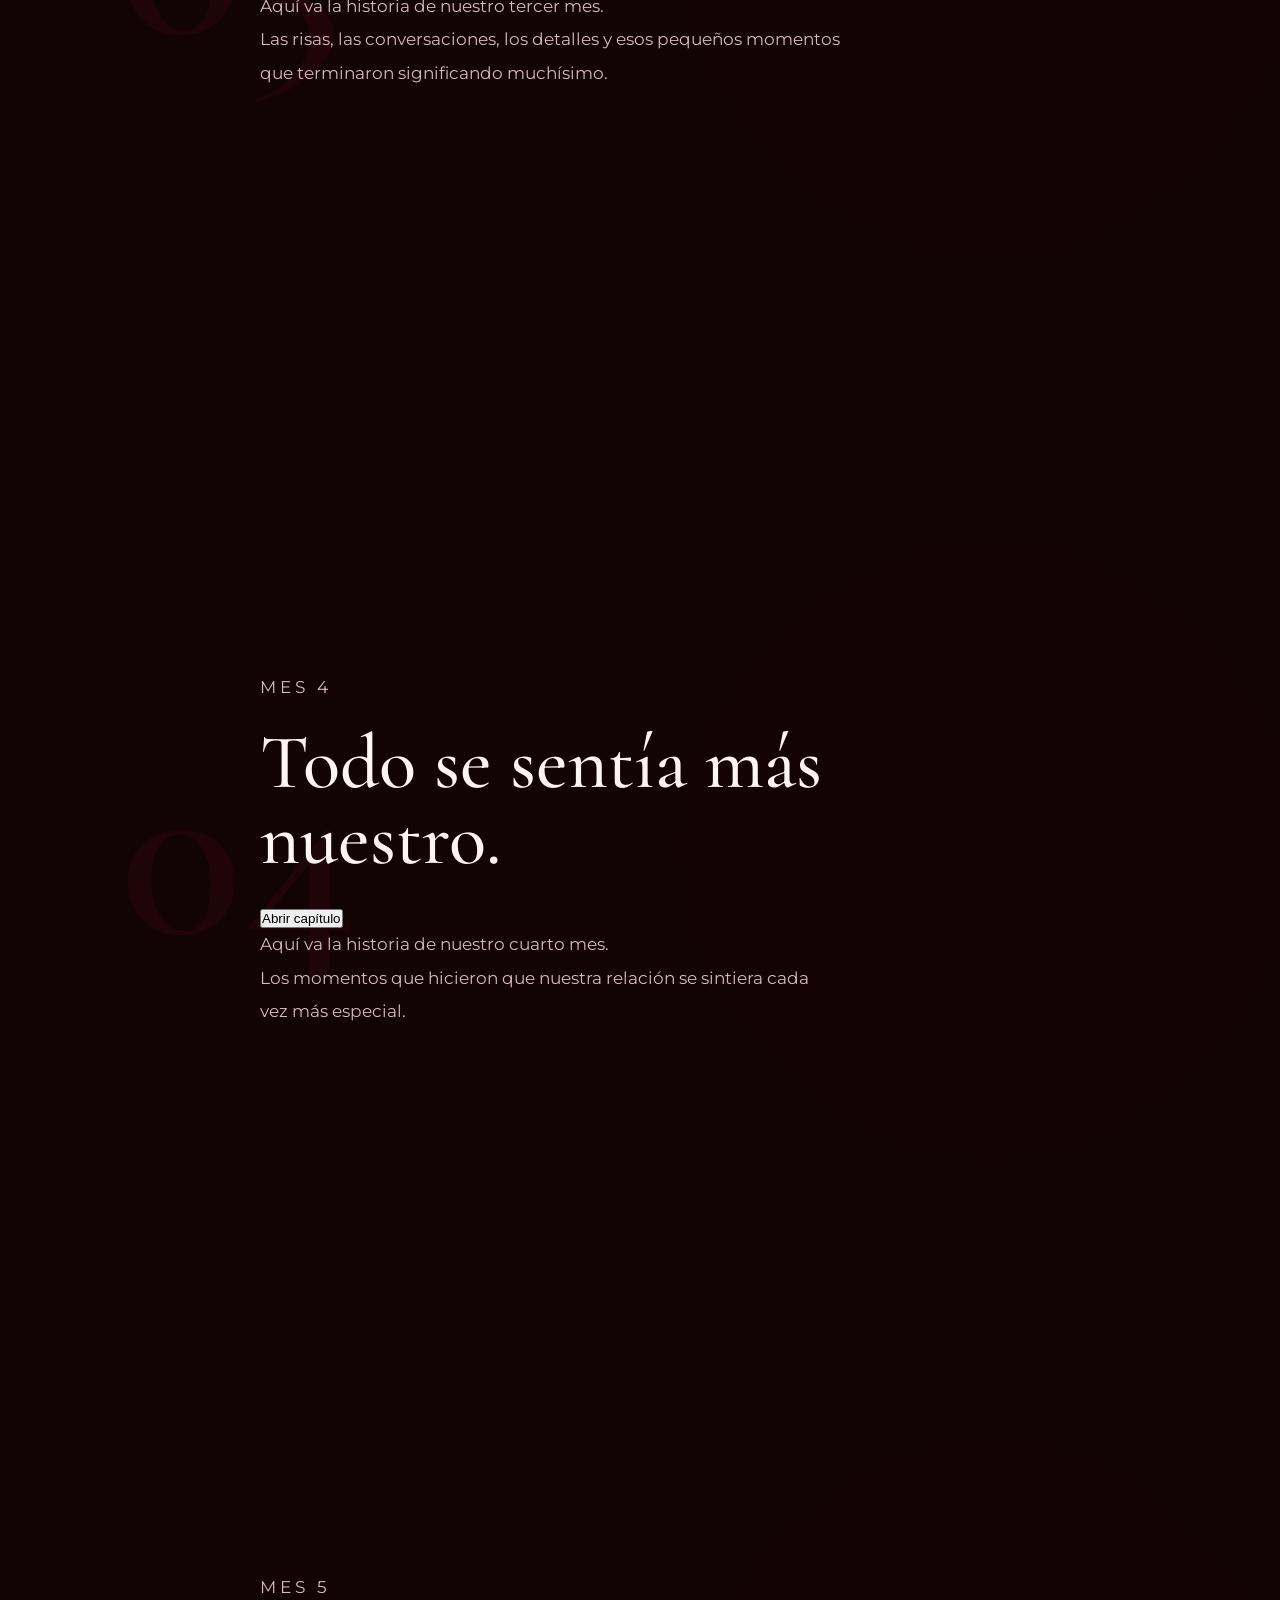
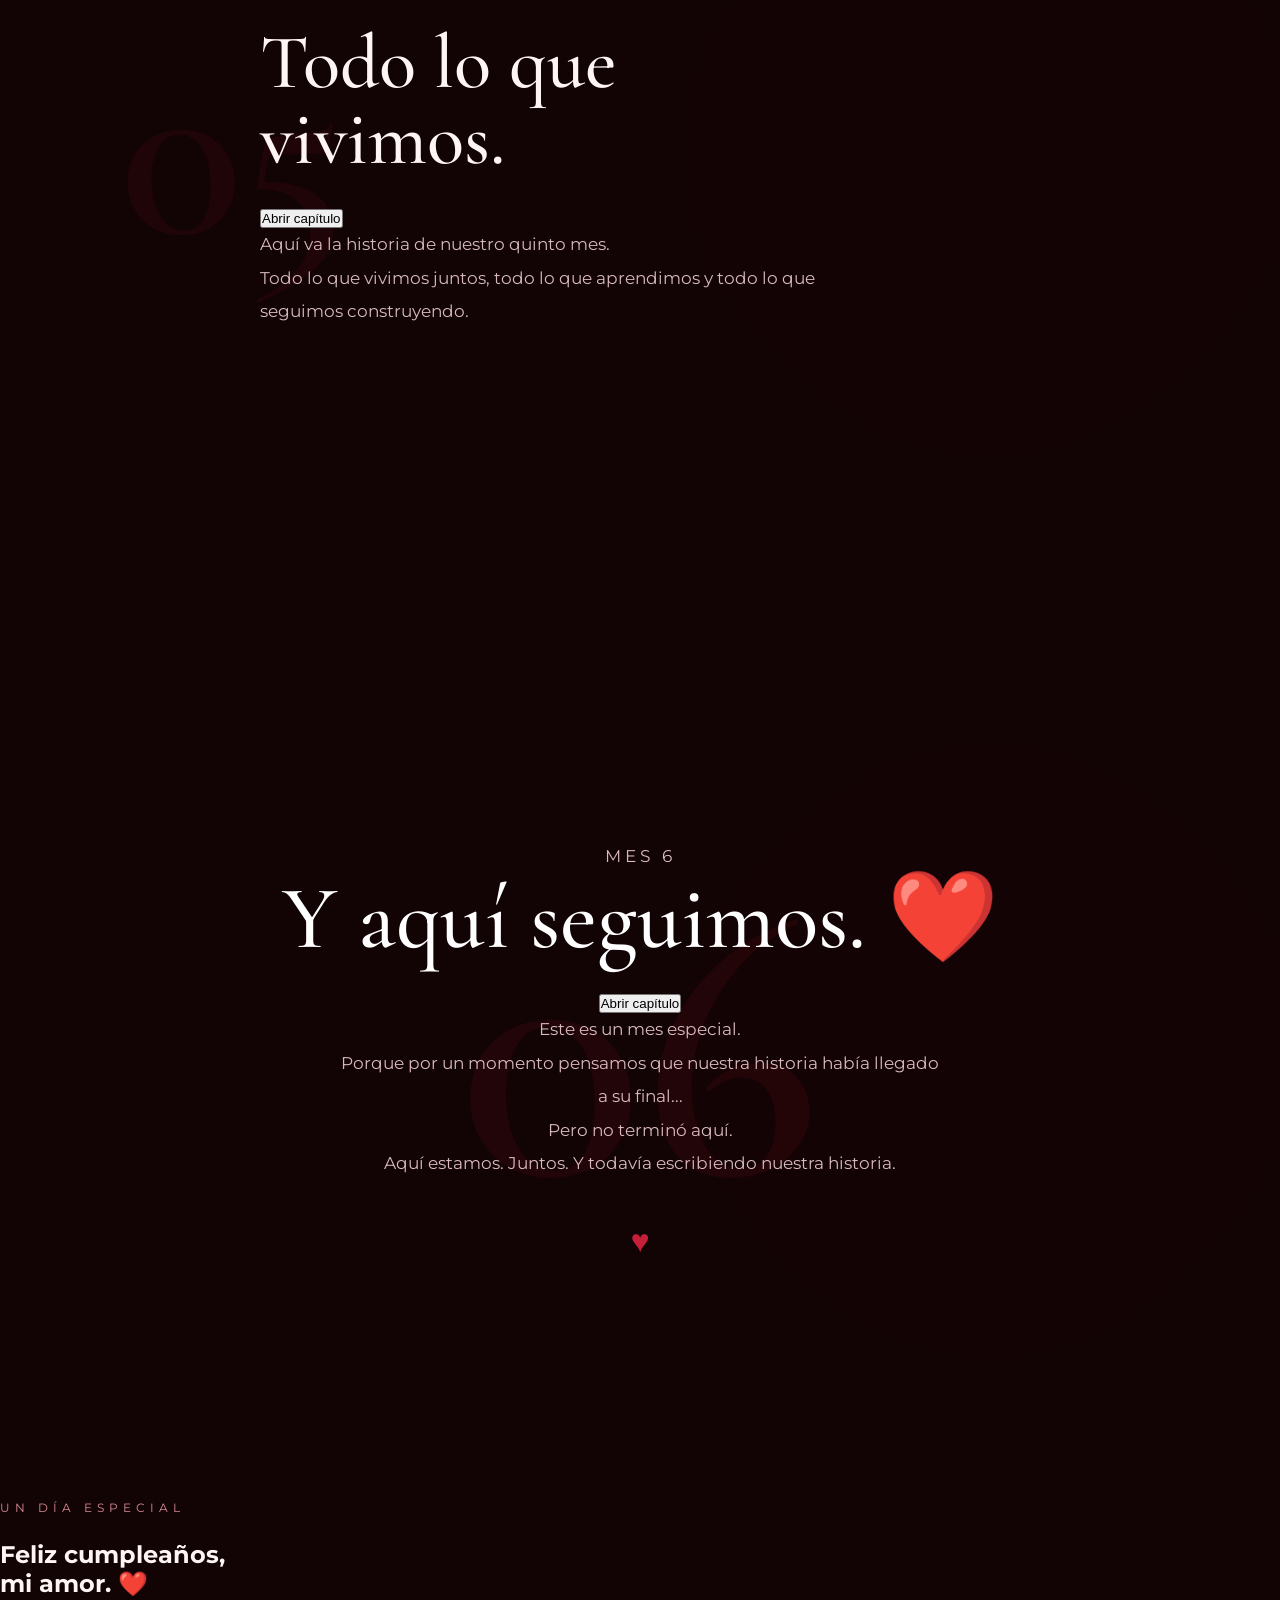
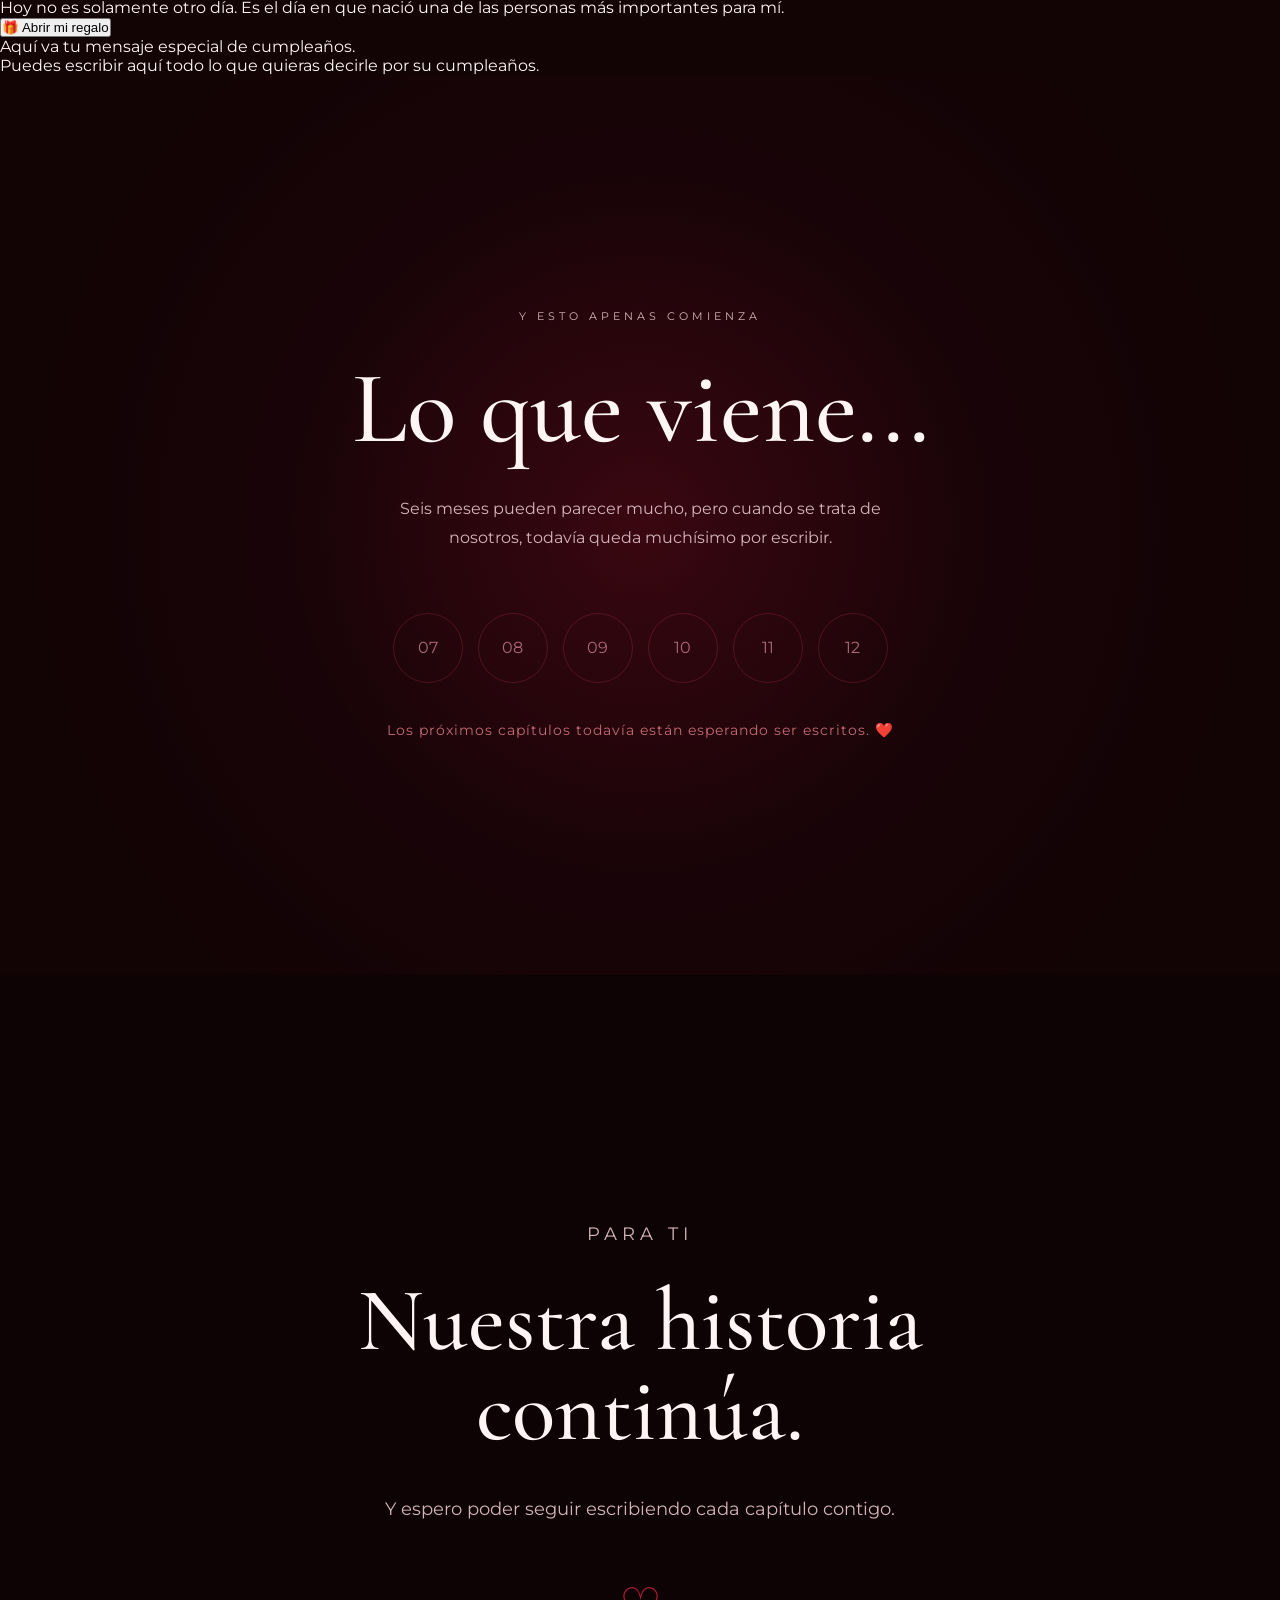
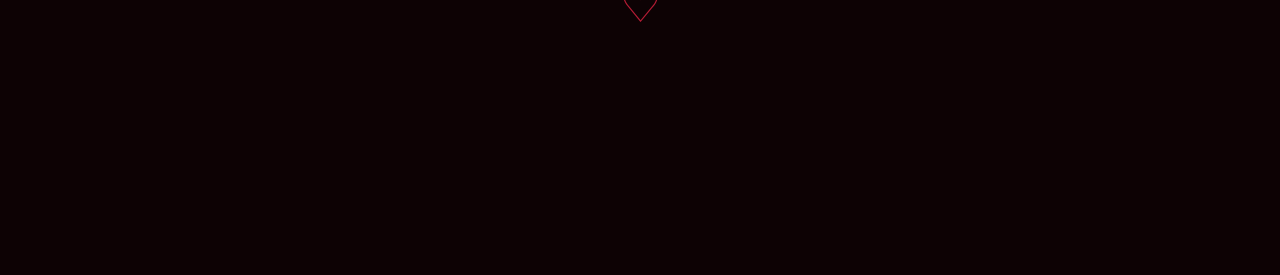
==== commit 2b6848c6: "Refactor index.html structure and content" ====
--- a/index.html
+++ b/index.html
@@ -12,19 +12,22 @@
 
 <body>
 
-    <!-- INICIO -->
+    <!-- =========================
+         PORTADA
+    ========================== -->
 
     <section class="hero">
 
         <div class="hero-content">
 
-            <p class="small-title">PARA NOSOTROS</p>
+            <p class="small-title">PARA TI</p>
 
             <h1>Nuestra<br>Historia</h1>
 
             <p class="hero-text">
-                Una historia que todavía estamos escribiendo,
-                un mes a la vez.
+                Seis meses, miles de recuerdos
+                y una historia que todavía
+                estamos escribiendo.
             </p>
 
             <a href="#mes1" class="button">
@@ -40,7 +43,9 @@
     </section>
 
 
-    <!-- MES 1 -->
+    <!-- =========================
+         MES 1
+    ========================== -->
 
     <section id="mes1" class="month">
 
@@ -48,20 +53,38 @@
 
         <div class="month-content">
 
-            <p class="month-label">PRIMER MES</p>
+            <p class="month-label">MES 1</p>
 
             <h2>Donde todo comenzó.</h2>
 
-            <p>
-                Aquí empieza nuestra historia...
-            </p>
-
-        </div>
-
-    </section>
-
-
-    <!-- MES 2 -->
+            <button class="chapter-button">
+                Abrir capítulo
+            </button>
+
+            <div class="chapter-text">
+
+                <p>
+                    Aquí va la historia de nuestro primer mes.
+                </p>
+
+                <p>
+                    Puedes contar cómo empezó todo,
+                    cómo se sintió ese primer mes,
+                    algún recuerdo especial,
+                    algo que siempre recuerdes,
+                    o cualquier cosa que quieras decirme.
+                </p>
+
+            </div>
+
+        </div>
+
+    </section>
+
+
+    <!-- =========================
+         MES 2
+    ========================== -->
 
     <section class="month">
 
@@ -69,22 +92,37 @@
 
         <div class="month-content">
 
-            <p class="month-label">SEGUNDO MES</p>
-
-            <h2>Conociéndonos cada vez más.</h2>
-
-            <p>
-                Poco a poco empezamos a descubrir
-                todas esas pequeñas cosas que nos
-                hacían sentir más cerca.
-            </p>
-
-        </div>
-
-    </section>
-
-
-    <!-- MES 3 -->
+            <p class="month-label">MES 2</p>
+
+            <h2>Cuando empezamos a conocernos.</h2>
+
+            <button class="chapter-button">
+                Abrir capítulo
+            </button>
+
+            <div class="chapter-text">
+
+                <p>
+                    Aquí va la historia de nuestro segundo mes.
+                </p>
+
+                <p>
+                    Todas esas conversaciones,
+                    momentos y pequeñas cosas
+                    que hicieron que nos conociéramos
+                    cada vez más.
+                </p>
+
+            </div>
+
+        </div>
+
+    </section>
+
+
+    <!-- =========================
+         MES 3
+    ========================== -->
 
     <section class="month">
 
@@ -92,22 +130,36 @@
 
         <div class="month-content">
 
-            <p class="month-label">TERCER MES</p>
+            <p class="month-label">MES 3</p>
 
             <h2>Las pequeñas cosas.</h2>
 
-            <p>
-                Las conversaciones, las risas,
-                los pequeños detalles que poco a poco
-                se volvieron parte de nosotros.
-            </p>
-
-        </div>
-
-    </section>
-
-
-    <!-- MES 4 -->
+            <button class="chapter-button">
+                Abrir capítulo
+            </button>
+
+            <div class="chapter-text">
+
+                <p>
+                    Aquí va la historia de nuestro tercer mes.
+                </p>
+
+                <p>
+                    Las risas, las conversaciones,
+                    los detalles y esos pequeños momentos
+                    que terminaron significando muchísimo.
+                </p>
+
+            </div>
+
+        </div>
+
+    </section>
+
+
+    <!-- =========================
+         MES 4
+    ========================== -->
 
     <section class="month">
 
@@ -115,22 +167,35 @@
 
         <div class="month-content">
 
-            <p class="month-label">CUARTO MES</p>
-
-            <h2>Nuestros momentos.</h2>
-
-            <p>
-                Tantos momentos que probablemente
-                parecían normales en ese instante,
-                pero que ahora significan muchísimo.
-            </p>
-
-        </div>
-
-    </section>
-
-
-    <!-- MES 5 -->
+            <p class="month-label">MES 4</p>
+
+            <h2>Todo se sentía más nuestro.</h2>
+
+            <button class="chapter-button">
+                Abrir capítulo
+            </button>
+
+            <div class="chapter-text">
+
+                <p>
+                    Aquí va la historia de nuestro cuarto mes.
+                </p>
+
+                <p>
+                    Los momentos que hicieron que nuestra
+                    relación se sintiera cada vez más especial.
+                </p>
+
+            </div>
+
+        </div>
+
+    </section>
+
+
+    <!-- =========================
+         MES 5
+    ========================== -->
 
     <section class="month">
 
@@ -138,21 +203,36 @@
 
         <div class="month-content">
 
-            <p class="month-label">QUINTO MES</p>
-
-            <h2>Todo lo que construimos.</h2>
-
-            <p>
-                Todo lo que vivimos, aprendimos
-                y seguimos construyendo juntos.
-            </p>
-
-        </div>
-
-    </section>
-
-
-    <!-- MES 6 -->
+            <p class="month-label">MES 5</p>
+
+            <h2>Todo lo que vivimos.</h2>
+
+            <button class="chapter-button">
+                Abrir capítulo
+            </button>
+
+            <div class="chapter-text">
+
+                <p>
+                    Aquí va la historia de nuestro quinto mes.
+                </p>
+
+                <p>
+                    Todo lo que vivimos juntos,
+                    todo lo que aprendimos
+                    y todo lo que seguimos construyendo.
+                </p>
+
+            </div>
+
+        </div>
+
+    </section>
+
+
+    <!-- =========================
+         MES 6
+    ========================== -->
 
     <section class="month month-six">
 
@@ -160,17 +240,37 @@
 
         <div class="month-content">
 
-            <p class="month-label">SEXTO MES</p>
+            <p class="month-label">MES 6</p>
 
             <h2>Y aquí seguimos. ❤️</h2>
 
-            <p>
-                Este era el mes que alguna vez pensé
-                que no llegaríamos a vivir.
-
-                Y ahora estamos aquí,
-                escribiéndolo juntos.
-            </p>
+            <button class="chapter-button">
+                Abrir capítulo
+            </button>
+
+            <div class="chapter-text">
+
+                <p>
+                    Este es un mes especial.
+                </p>
+
+                <p>
+                    Porque por un momento pensamos
+                    que nuestra historia había llegado
+                    a su final...
+                </p>
+
+                <p>
+                    Pero no terminó aquí.
+                </p>
+
+                <p>
+                    Aquí estamos.
+                    Juntos.
+                    Y todavía escribiendo nuestra historia.
+                </p>
+
+            </div>
 
             <div class="heart">
                 ♥
@@ -181,17 +281,69 @@
     </section>
 
 
-    <!-- FUTURO -->
+    <!-- =========================
+         CUMPLEAÑOS
+    ========================== -->
+
+    <section class="birthday">
+
+        <div class="birthday-content">
+
+            <p class="small-title">
+                UN DÍA ESPECIAL
+            </p>
+
+            <h2>
+                Feliz cumpleaños,<br>
+                mi amor. ❤️
+            </h2>
+
+            <p>
+                Hoy no es solamente otro día.
+                Es el día en que nació una de
+                las personas más importantes
+                para mí.
+            </p>
+
+            <button id="birthdayButton" class="birthday-button">
+                🎁 Abrir mi regalo
+            </button>
+
+            <div id="birthdayMessage" class="birthday-message">
+
+                <p>
+                    Aquí va tu mensaje especial
+                    de cumpleaños.
+                </p>
+
+                <p>
+                    Puedes escribir aquí todo lo que
+                    quieras decirle por su cumpleaños.
+                </p>
+
+            </div>
+
+        </div>
+
+    </section>
+
+
+    <!-- =========================
+         FUTURO
+    ========================== -->
 
     <section class="future">
 
-        <p class="month-label">Y ESTO APENAS COMIENZA</p>
+        <p class="month-label">
+            Y ESTO APENAS COMIENZA
+        </p>
 
         <h2>Lo que viene...</h2>
 
         <p>
-            Hay meses que todavía no tienen
-            una historia escrita.
+            Seis meses pueden parecer mucho,
+            pero cuando se trata de nosotros,
+            todavía queda muchísimo por escribir.
         </p>
 
         <div class="future-months">
@@ -206,27 +358,33 @@
         </div>
 
         <p class="future-text">
-            Vamos a llenarlos juntos. ❤️
+            Los próximos capítulos todavía
+            están esperando ser escritos. ❤️
         </p>
 
     </section>
 
 
-    <!-- FINAL -->
+    <!-- =========================
+         FINAL
+    ========================== -->
 
     <section class="ending">
 
         <div class="ending-content">
 
-            <p class="small-title">PARA TI</p>
+            <p class="small-title">
+                PARA TI
+            </p>
 
             <h2>
-                Y todavía queda<br>
-                mucho por escribir.
+                Nuestra historia<br>
+                continúa.
             </h2>
 
             <p>
-                Nuestra historia todavía no termina.
+                Y espero poder seguir escribiendo
+                cada capítulo contigo.
             </p>
 
             <div class="final-heart">
@@ -238,6 +396,8 @@
     </section>
 
 
+    <!-- JAVASCRIPT -->
+
     <script src="script.js"></script>
 
 </body>
--- a/style.css
+++ b/style.css
@@ -1,4 +1,8 @@
-@import url('https://fonts.googleapis.com/css2?family=Cormorant+Garamond:ital,wght@0,400;0,500;0,600;0,700;1,500&family=Montserrat:wght@300;400;500&display=swap');
+/* =========================
+   FONTS
+========================= */
+
+@import url('https://fonts.googleapis.com/css2?family=Cormorant+Garamond:wght@400;500;600;700&family=Montserrat:wght@300;400;500&display=swap');
 
 
 /* =========================
@@ -16,44 +20,10 @@
 }
 
 body {
-    min-height: 100vh;
-
-    background: #07111f;
-
-    color: #edf3fc;
-
+    background: #120305;
+    color: #fff5f5;
     font-family: "Montserrat", sans-serif;
-
     overflow-x: hidden;
-}
-
-
-/* =========================
-   GENERAL BACKGROUND
-========================= */
-
-body::before {
-    content: "";
-
-    position: fixed;
-
-    inset: 0;
-
-    pointer-events: none;
-
-    z-index: -1;
-
-    background:
-        radial-gradient(
-            circle at 15% 15%,
-            rgba(72, 112, 173, 0.12),
-            transparent 32%
-        ),
-        radial-gradient(
-            circle at 85% 75%,
-            rgba(40, 76, 130, 0.12),
-            transparent 35%
-        );
 }
 
 
@@ -64,525 +34,517 @@
 .hero {
     min-height: 100vh;
 
+    display: flex;
+    justify-content: center;
+    align-items: center;
+
+    text-align: center;
+
     position: relative;
 
+    background:
+        radial-gradient(circle at center, #5c0b16 0%, #2a050a 40%, #120305 80%);
+}
+
+.hero::before {
+    content: "";
+
+    position: absolute;
+
+    width: 500px;
+    height: 500px;
+
+    background: #8f1525;
+
+    filter: blur(180px);
+
+    opacity: 0.25;
+
+    border-radius: 50%;
+}
+
+
+.hero-content {
+    position: relative;
+
+    z-index: 2;
+
+    width: min(850px, 90%);
+}
+
+
+.small-title {
+    font-size: 0.75rem;
+
+    letter-spacing: 5px;
+
+    color: #d98b95;
+
+    margin-bottom: 25px;
+}
+
+
+.hero h1 {
+    font-family: "Cormorant Garamond", serif;
+
+    font-size: clamp(4rem, 10vw, 8rem);
+
+    line-height: 0.85;
+
+    font-weight: 500;
+
+    margin-bottom: 35px;
+
+    text-shadow:
+        0 0 30px rgba(160, 20, 40, 0.4);
+}
+
+
+.hero-text {
+    font-size: 1.1rem;
+
+    line-height: 1.9;
+
+    color: #d9b9bd;
+
+    max-width: 600px;
+
+    margin: 0 auto 45px;
+}
+
+
+/* =========================
+   BUTTON
+========================= */
+
+.button {
+
+    display: inline-block;
+
+    padding: 16px 40px;
+
+    border-radius: 50px;
+
+    text-decoration: none;
+
+    color: #fff;
+
+    border: 1px solid rgba(255, 255, 255, 0.2);
+
+    background: rgba(255, 255, 255, 0.06);
+
+    backdrop-filter: blur(15px);
+
+    transition: all 0.4s ease;
+}
+
+.button:hover {
+
+    background: #a8172c;
+
+    border-color: #a8172c;
+
+    transform: translateY(-5px);
+
+    box-shadow:
+        0 10px 30px rgba(168, 23, 44, 0.35);
+}
+
+
+/* =========================
+   SCROLL TEXT
+========================= */
+
+.scroll-text {
+
+    position: absolute;
+
+    bottom: 30px;
+
+    left: 50%;
+
+    transform: translateX(-50%);
+
+    color: #a76b72;
+
+    font-size: 0.7rem;
+
+    letter-spacing: 3px;
+
+    animation: float 2s ease-in-out infinite;
+}
+
+@keyframes float {
+
+    0%, 100% {
+        transform: translate(-50%, 0);
+    }
+
+    50% {
+        transform: translate(-50%, 8px);
+    }
+}
+
+
+/* =========================
+   MONTH SECTIONS
+========================= */
+
+.month {
+
+    min-height: 100vh;
+
+    width: min(1000px, 90%);
+
+    margin: auto;
+
     display: flex;
 
+    align-items: center;
+
+    position: relative;
+
+    padding: 100px 0;
+}
+
+
+.month-number {
+
+    position: absolute;
+
+    left: -20px;
+
+    font-family: "Cormorant Garamond", serif;
+
+    font-size: clamp(10rem, 20vw, 18rem);
+
+    font-weight: 600;
+
+    color: rgba(143, 21, 37, 0.12);
+
+    user-select: none;
+
+    z-index: 0;
+}
+
+
+.month-content {
+
+    position: relative;
+
+    z-index: 2;
+
+    max-width: 700px;
+
+    padding-left: 120px;
+}
+
+
+.month-label {
+
+    font-size: 0.7rem;
+
+    letter-spacing: 4px;
+
+    color: #c56a75;
+
+    margin-bottom: 20px;
+}
+
+
+.month h2 {
+
+    font-family: "Cormorant Garamond", serif;
+
+    font-size: clamp(3rem, 6vw, 5rem);
+
+    line-height: 1;
+
+    font-weight: 500;
+
+    margin-bottom: 30px;
+}
+
+
+.month p {
+
+    color: #d6b9bd;
+
+    font-size: 1.05rem;
+
+    line-height: 2;
+
+    max-width: 600px;
+}
+
+
+/* =========================
+   MONTH GLOW
+========================= */
+
+.month::after {
+
+    content: "";
+
+    position: absolute;
+
+    width: 300px;
+
+    height: 300px;
+
+    background: #8f1525;
+
+    filter: blur(180px);
+
+    opacity: 0.08;
+
+    border-radius: 50%;
+
+    right: 0;
+}
+
+
+/* =========================
+   MONTH 6
+========================= */
+
+.month-six {
+
+    text-align: center;
+
     justify-content: center;
+}
+
+
+.month-six .month-content {
+
+    padding-left: 0;
+
+    max-width: 750px;
+}
+
+
+.month-six .month-number {
+
+    left: 50%;
+
+    transform: translateX(-50%);
+
+    font-size: clamp(15rem, 30vw, 25rem);
+
+    color: rgba(180, 25, 45, 0.1);
+}
+
+
+.month-six h2 {
+
+    font-size: clamp(3.5rem, 7vw, 6rem);
+
+    color: #fff;
+}
+
+
+.month-six p {
+
+    margin: 0 auto;
+
+    color: #d9b9bd;
+}
+
+
+.heart {
+
+    font-size: 2rem;
+
+    color: #c51f3a;
+
+    margin-top: 40px;
+
+    animation: heartbeat 1.8s infinite;
+}
+
+
+@keyframes heartbeat {
+
+    0%, 100% {
+        transform: scale(1);
+    }
+
+    50% {
+        transform: scale(1.2);
+    }
+}
+
+
+/* =========================
+   FUTURE
+========================= */
+
+.future {
+
+    min-height: 100vh;
+
+    display: flex;
+
+    flex-direction: column;
+
+    justify-content: center;
 
     align-items: center;
 
     text-align: center;
 
-    padding: 30px;
+    padding: 100px 20px;
 
     background:
-        linear-gradient(
-            rgba(4, 12, 24, 0.35),
-            rgba(4, 12, 24, 0.92)
-        ),
-        radial-gradient(
-            circle at 50% 45%,
-            #183a68 0%,
-            #0b1d35 42%,
-            #050b15 100%
-        );
-}
-
-
-/* subtle stars */
-
-.stars {
-    position: absolute;
-
-    top: 12%;
-
-    width: 100%;
-
-    color: rgba(178, 205, 242, 0.35);
-
-    font-size: 13px;
-
-    letter-spacing: 18px;
-
-    animation: floatingStars 9s ease-in-out infinite alternate;
-}
-
-@keyframes floatingStars {
-
-    from {
-        opacity: .25;
-        transform: translateY(0);
-    }
-
-    to {
-        opacity: .65;
-        transform: translateY(12px);
-    }
-
-}
-
-
-/* =========================
-   HERO CONTENT
-========================= */
-
-.overlay {
-    width: min(720px, 92%);
-
-    position: relative;
-
-    z-index: 2;
-}
-
-
-.small-star {
-    color: #8eafe0;
-
-    font-size: 18px;
+        radial-gradient(circle at center, #3a0710 0%, #180408 45%, #120305 80%);
+}
+
+
+.future h2 {
+
+    font-family: "Cormorant Garamond", serif;
+
+    font-size: clamp(4rem, 8vw, 7rem);
+
+    font-weight: 500;
 
     margin-bottom: 25px;
-
-    opacity: .8;
-}
-
-
-.overlay h1 {
+}
+
+
+.future > p {
+
+    color: #d5b5ba;
+
+    line-height: 1.8;
+
+    max-width: 550px;
+}
+
+
+.future-months {
+
+    display: flex;
+
+    flex-wrap: wrap;
+
+    justify-content: center;
+
+    gap: 15px;
+
+    margin: 60px 0 35px;
+}
+
+
+.future-months div {
+
+    width: 70px;
+
+    height: 70px;
+
+    display: flex;
+
+    align-items: center;
+
+    justify-content: center;
+
+    border-radius: 50%;
+
+    border: 1px solid rgba(200, 70, 90, 0.25);
+
+    color: #a96a73;
+
+    transition: all 0.4s ease;
+}
+
+
+.future-months div:hover {
+
+    color: white;
+
+    background: #8f1525;
+
+    border-color: #8f1525;
+
+    transform: translateY(-7px);
+
+    box-shadow:
+        0 10px 30px rgba(143, 21, 37, 0.3);
+}
+
+
+.future-text {
+
+    color: #c56a75 !important;
+
+    font-size: 0.9rem;
+
+    letter-spacing: 1px;
+}
+
+
+/* =========================
+   ENDING
+========================= */
+
+.ending {
+
+    min-height: 100vh;
+
+    display: flex;
+
+    align-items: center;
+
+    justify-content: center;
+
+    text-align: center;
+
+    padding: 100px 20px;
+
+    background: #0d0204;
+}
+
+
+.ending-content {
+
+    max-width: 800px;
+}
+
+
+.ending h2 {
+
     font-family: "Cormorant Garamond", serif;
 
-    font-size: clamp(3.5rem, 8vw, 6rem);
+    font-size: clamp(3.5rem, 7vw, 6rem);
 
     font-weight: 500;
 
-    line-height: .95;
-
-    letter-spacing: -1px;
-
-    margin-bottom: 32px;
-
-    text-shadow:
-        0 0 35px rgba(116, 159, 218, .18);
-}
-
-
-.overlay p {
-    max-width: 650px;
-
-    margin: 0 auto 45px;
-
-    color: #bdcadd;
-
-    font-size: clamp(.95rem, 2vw, 1.1rem);
+    line-height: 1;
+
+    margin-bottom: 35px;
+}
+
+
+.ending p {
+
+    color: #d3b5b9;
+
+    font-size: 1.1rem;
 
     line-height: 2;
-
-    font-weight: 300;
-}
-
-
-/* =========================
-   BEGIN BUTTON
-========================= */
-
-.button {
-    display: inline-block;
-
-    padding: 15px 40px;
-
-    border: 1px solid rgba(151, 184, 226, .28);
-
-    border-radius: 100px;
-
-    color: #e8f1ff;
-
-    background: rgba(101, 142, 200, .08);
-
-    backdrop-filter: blur(12px);
-
-    text-decoration: none;
-
-    font-size: .9rem;
-
-    letter-spacing: 1px;
-
-    transition: .4s ease;
-}
-
-
-.button:hover {
-    transform: translateY(-4px);
-
-    background: rgba(111, 153, 215, .16);
-
-    border-color: rgba(170, 201, 240, .5);
-
-    box-shadow:
-        0 12px 35px rgba(20, 52, 92, .35);
-}
-
-
-/* =========================
-   MONTH AREA
-========================= */
-
-#meses {
-    min-height: 100vh;
-
-    padding: 100px 0;
-
-    background:
-        linear-gradient(
-            to bottom,
-            #07111f,
-            #09182a,
-            #07111f
-        );
-}
-
-
-/* =========================
-   MONTH CARD
-========================= */
-
-.month {
-    display: none;
-
-    width: min(820px, 90%);
-
-    margin: 40px auto;
-
-    padding: clamp(40px, 7vw, 75px);
-
-    text-align: center;
-
-    position: relative;
-
-    background:
-        linear-gradient(
-            145deg,
-            rgba(98, 137, 190, .075),
-            rgba(255, 255, 255, .018)
-        );
-
-    border: 1px solid rgba(146, 178, 220, .13);
-
-    border-radius: 28px;
-
-    backdrop-filter: blur(18px);
-
-    box-shadow:
-        0 25px 70px rgba(0, 0, 0, .3),
-        inset 0 1px rgba(255, 255, 255, .04);
-
-    animation: appear .8s ease;
-}
-
-
-.month.active {
-    display: block;
-}
-
-
-@keyframes appear {
-
-    from {
-        opacity: 0;
-
-        transform: translateY(20px);
-    }
-
-    to {
-        opacity: 1;
-
-        transform: translateY(0);
-    }
-
-}
-
-
-/* =========================
-   MONTH NUMBER
-========================= */
-
-.month-number {
-    display: block;
-
-    font-family: "Montserrat", sans-serif;
-
-    font-size: .7rem;
-
-    font-weight: 400;
-
-    letter-spacing: 5px;
-
-    color: #7799c8;
-
-    margin-bottom: 18px;
-
-    opacity: .7;
-}
-
-
-/* =========================
-   MONTH TITLE
-========================= */
-
-.month h2 {
-    font-family: "Cormorant Garamond", serif;
-
-    font-size: clamp(3rem, 6vw, 4.5rem);
-
-    font-weight: 500;
-
-    line-height: 1;
-
-    margin-bottom: 12px;
-}
-
-
-.month h3 {
-    font-family: "Cormorant Garamond", serif;
-
-    font-size: 1.45rem;
-
-    font-style: italic;
-
-    font-weight: 500;
-
-    color: #91add3;
-
-    margin-bottom: 38px;
-}
-
-
-/* =========================
-   MONTH TEXT
-========================= */
-
-.month p {
-    max-width: 660px;
-
-    margin: 0 auto 20px;
-
-    color: #bec9d9;
-
-    font-size: 1rem;
-
-    line-height: 2;
-
-    font-weight: 300;
-}
-
-
-/* =========================
-   MONTH NAVIGATION
-========================= */
-
-.month-buttons {
-    display: flex;
-
-    justify-content: center;
-
-    gap: 14px;
-
-    margin-top: 45px;
-}
-
-
-.nav-button {
-    padding: 11px 23px;
-
-    border: 1px solid rgba(145, 177, 220, .18);
-
-    border-radius: 100px;
-
-    background: rgba(83, 121, 174, .06);
-
-    color: #b9cbe3;
-
-    font-family: "Montserrat", sans-serif;
-
-    font-size: .8rem;
-
-    cursor: pointer;
-
-    transition: .3s ease;
-}
-
-
-.nav-button:hover:not(:disabled) {
-    background: rgba(93, 137, 200, .14);
-
-    border-color: rgba(157, 190, 231, .4);
-
-    transform: translateY(-2px);
-}
-
-
-.nav-button:disabled {
-    opacity: .25;
-
-    cursor: not-allowed;
-}
-
-
-/* =========================
-   MONTH 6
-========================= */
-
-.month-six {
-    background:
-        linear-gradient(
-            145deg,
-            rgba(62, 82, 112, .06),
-            rgba(255, 255, 255, .012)
-        );
-
-    border-color: rgba(133, 151, 179, .1);
-}
-
-
-.month-six .month-number {
-    color: #61738e;
-}
-
-
-.month-six h2 {
-    color: rgba(220, 229, 242, .55);
-
-    font-size: clamp(4rem, 9vw, 6rem);
-}
-
-
-.month-six h3 {
-    color: #aab7ca;
-}
-
-
-.month-six p {
-    color: #8e9bad;
-
-    margin-bottom: 28px;
-}
-
-
-.month-six .quiet-text {
-    color: #687487;
-
-    font-style: italic;
-}
-
-
-.empty-line {
-    width: 45px;
-
-    height: 1px;
-
-    margin: 35px auto;
-
-    background: rgba(143, 164, 192, .25);
-}
-
-
-/* =========================
-   GOODBYE
-========================= */
-
-.goodbye {
-    min-height: 100vh;
-
-    width: min(800px, 90%);
-
-    margin: 0 auto;
-
-    padding: 140px 20px 100px;
-
-    text-align: center;
-
-    background: #07111f;
-}
-
-
-.final-line {
-    width: 45px;
-
-    height: 1px;
-
-    margin: 0 auto 35px;
-
-    background: #7899c5;
-}
-
-
-.goodbye h2 {
-    font-family: "Cormorant Garamond", serif;
-
-    font-size: clamp(3.5rem, 7vw, 5rem);
-
-    font-weight: 500;
-
-    margin-bottom: 50px;
-}
-
-
-.final-message {
-    max-width: 650px;
-
-    margin: auto;
-}
-
-
-.final-message p {
-    color: #b8c4d5;
-
-    font-size: 1rem;
-
-    line-height: 2;
-
-    font-weight: 300;
-
-    margin-bottom: 25px;
-}
-
-
-/* =========================
-   LAST WORDS
-========================= */
-
-.last-words {
-    max-width: 650px;
-
-    margin: 120px auto 0;
-
-    padding-top: 55px;
-
-    border-top: 1px solid rgba(140, 165, 200, .1);
-}
-
-
-.last-words p {
-    font-family: "Cormorant Garamond", serif;
-
-    color: #d5dfed;
-
-    font-size: clamp(1.6rem, 4vw, 2.2rem);
-
-    line-height: 1.5;
-
-    font-weight: 500;
-}
-
-
-.last-words .last-line {
-    margin-top: 25px;
-
-    color: #8fa8ca;
-
-    font-size: clamp(1.25rem, 3vw, 1.7rem);
-
-    font-style: italic;
-
-    font-weight: 400;
+}
+
+
+.final-heart {
+
+    font-size: 3rem;
+
+    color: #b51c35;
+
+    margin-top: 50px;
+
+    animation: heartbeat 2s infinite;
 }
 
 
@@ -591,17 +553,28 @@
 ========================= */
 
 ::-webkit-scrollbar {
-    width: 6px;
-}
+
+    width: 8px;
+}
+
 
 ::-webkit-scrollbar-track {
-    background: #050b15;
-}
+
+    background: #100204;
+}
+
 
 ::-webkit-scrollbar-thumb {
-    background: #263f63;
-
-    border-radius: 50px;
+
+    background: #64101c;
+
+    border-radius: 20px;
+}
+
+
+::-webkit-scrollbar-thumb:hover {
+
+    background: #9d172a;
 }
 
 
@@ -609,90 +582,34 @@
    MOBILE
 ========================= */
 
-@media (max-width: 768px) {
-
-    .hero {
-        padding: 25px;
-    }
-
-    .stars {
-        top: 10%;
-
-        font-size: 11px;
-
-        letter-spacing: 6px;
-    }
-
-    .overlay h1 {
-        font-size: clamp(3rem, 14vw, 4.5rem);
-    }
-
-    .overlay p {
-        font-size: .95rem;
-
-        line-height: 1.9;
-    }
-
-    .button {
-        padding: 14px 34px;
-    }
-
-    #meses {
-        padding: 55px 0;
+@media (max-width: 700px) {
+
+    .hero h1 {
+        font-size: 4.5rem;
     }
 
     .month {
-        width: 90%;
-
-        padding: 45px 25px;
-
-        margin: 25px auto;
-
-        border-radius: 23px;
+        min-height: 90vh;
+    }
+
+    .month-content {
+        padding-left: 50px;
+    }
+
+    .month-number {
+        left: -10px;
     }
 
     .month h2 {
         font-size: 3rem;
     }
 
-    .month h3 {
-        font-size: 1.25rem;
-
-        margin-bottom: 30px;
-    }
-
-    .month p {
-        font-size: .95rem;
-
-        line-height: 1.9;
-    }
-
-    .month-buttons {
-        flex-direction: column;
-
-        align-items: center;
-    }
-
-    .nav-button {
-        width: 210px;
-    }
-
-    .goodbye {
-        width: 90%;
-
-        padding: 100px 20px 70px;
-    }
-
-    .goodbye h2 {
-        margin-bottom: 40px;
-    }
-
-    .final-message p {
-        font-size: .95rem;
-    }
-
-    .last-words {
-        margin-top: 90px;
-    }
-
-}
+    .month-six .month-content {
+        padding-left: 0;
+    }
+
+    .future-months div {
+        width: 60px;
+        height: 60px;
+    }
+}
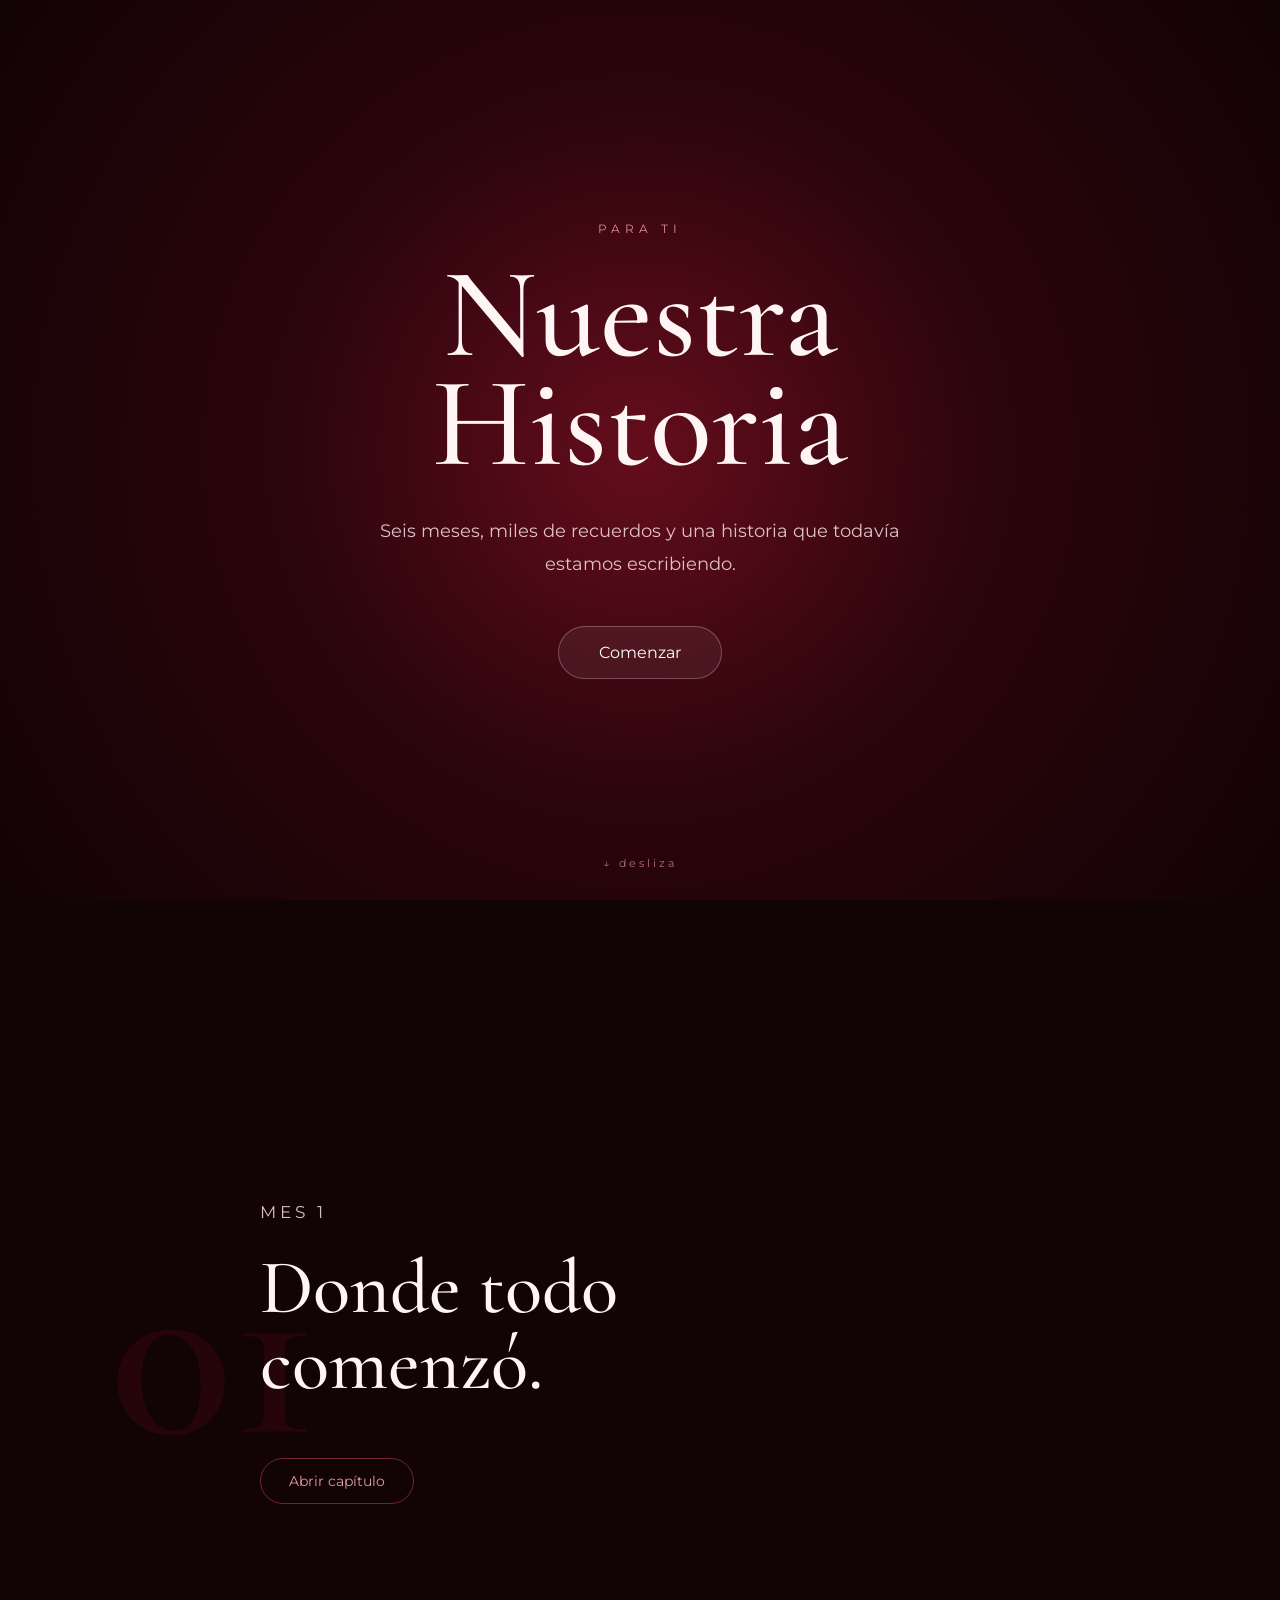
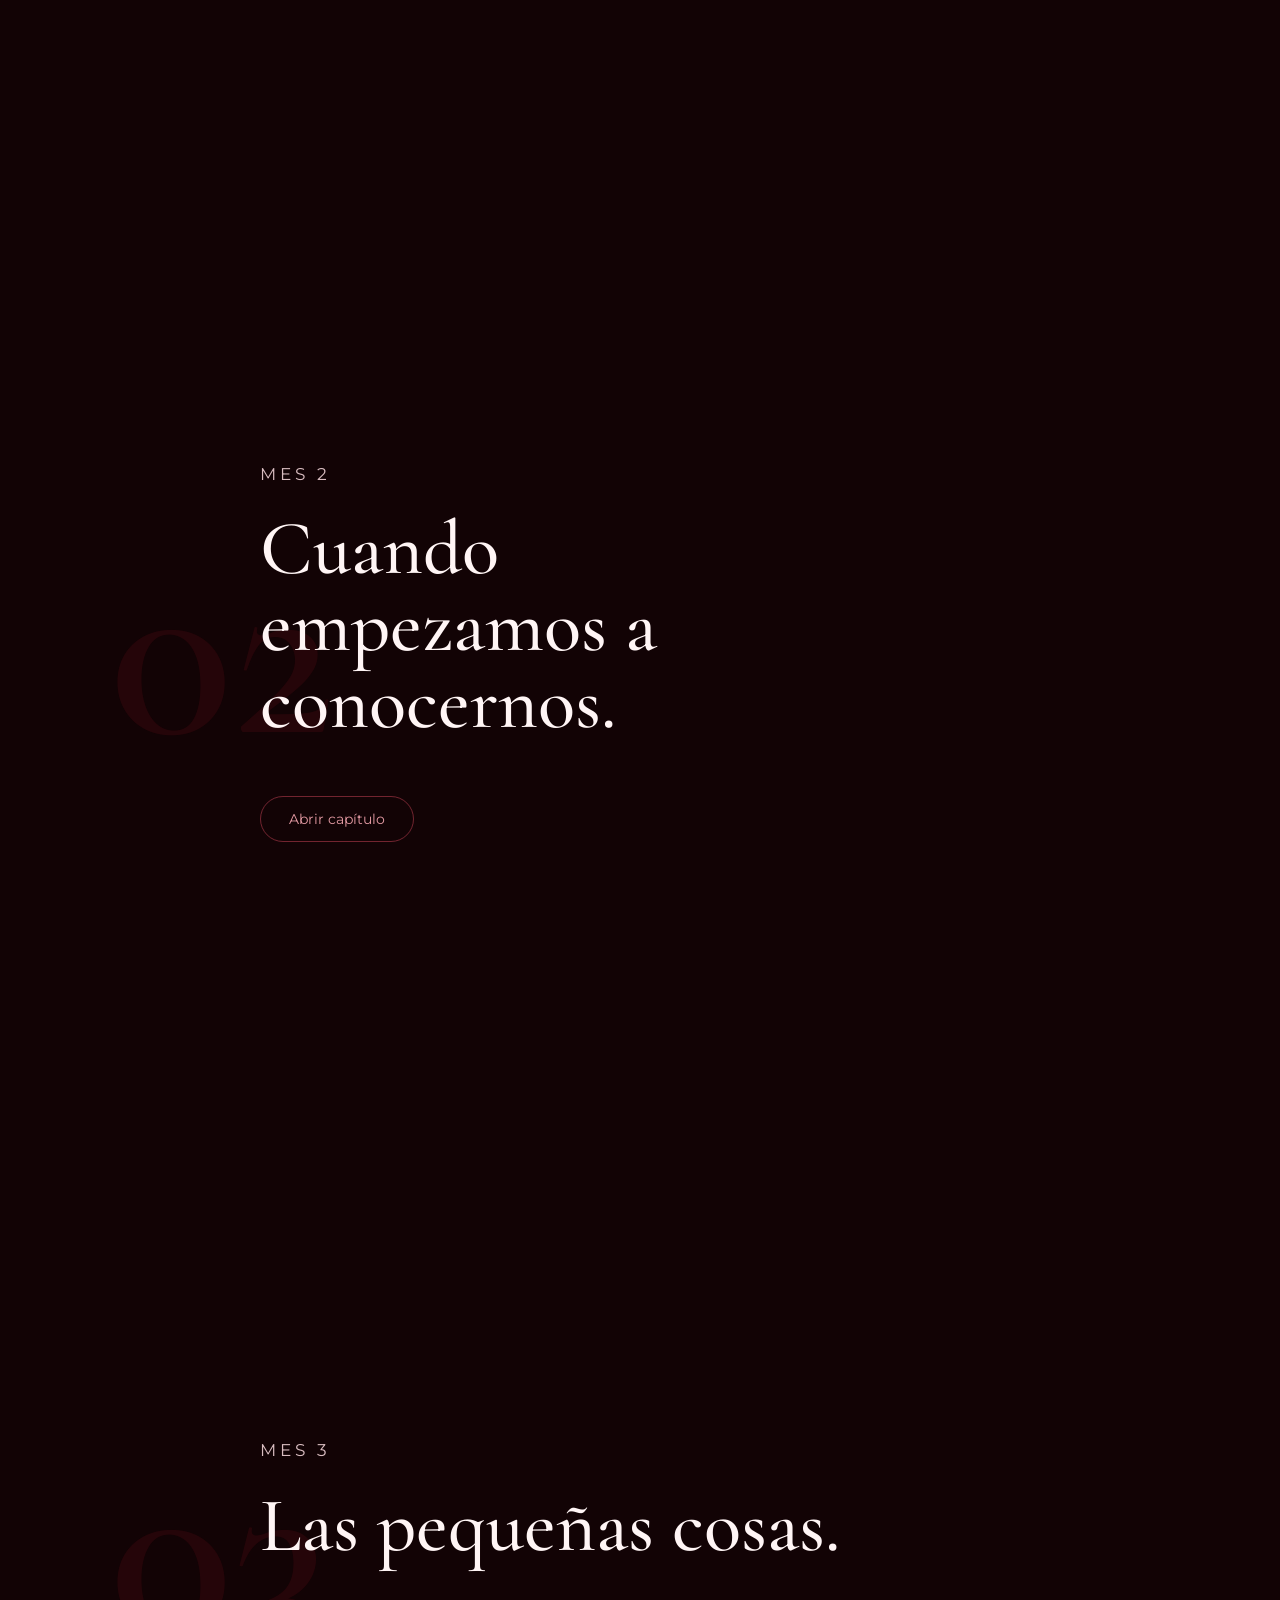
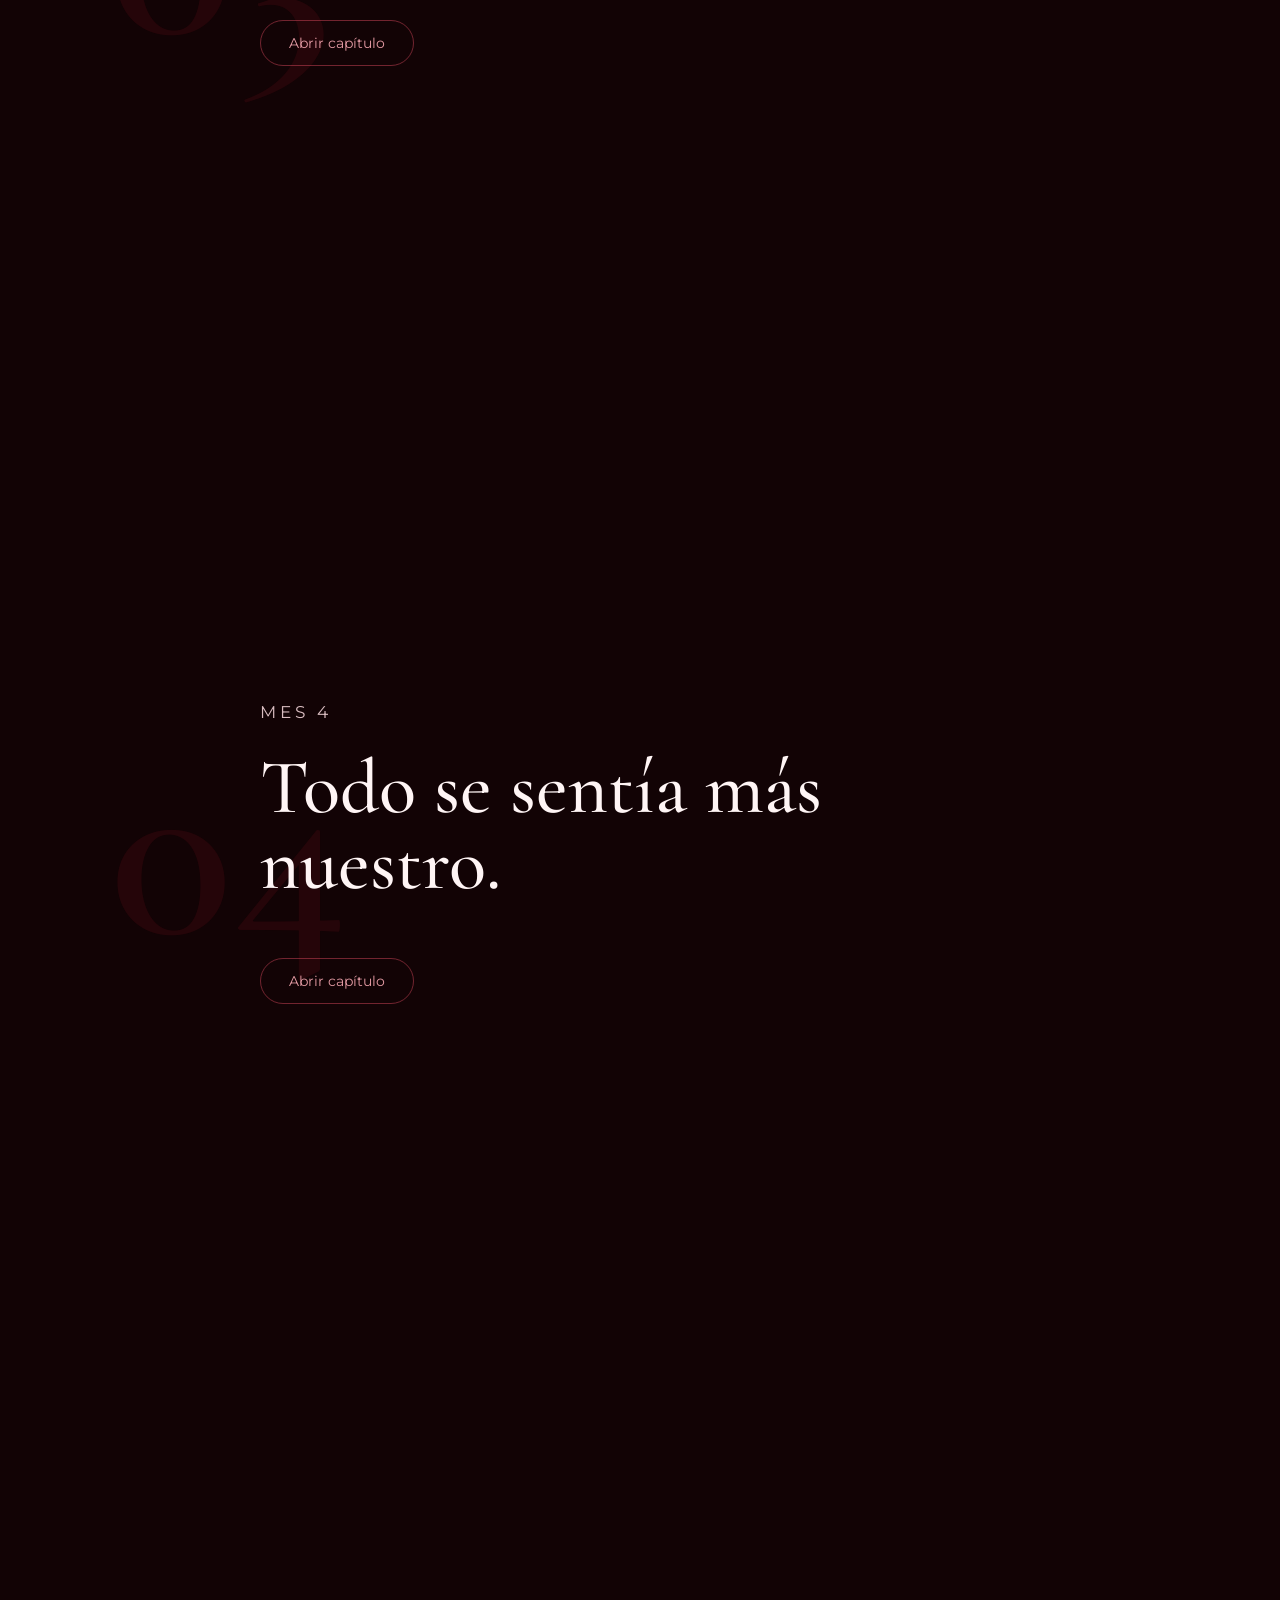
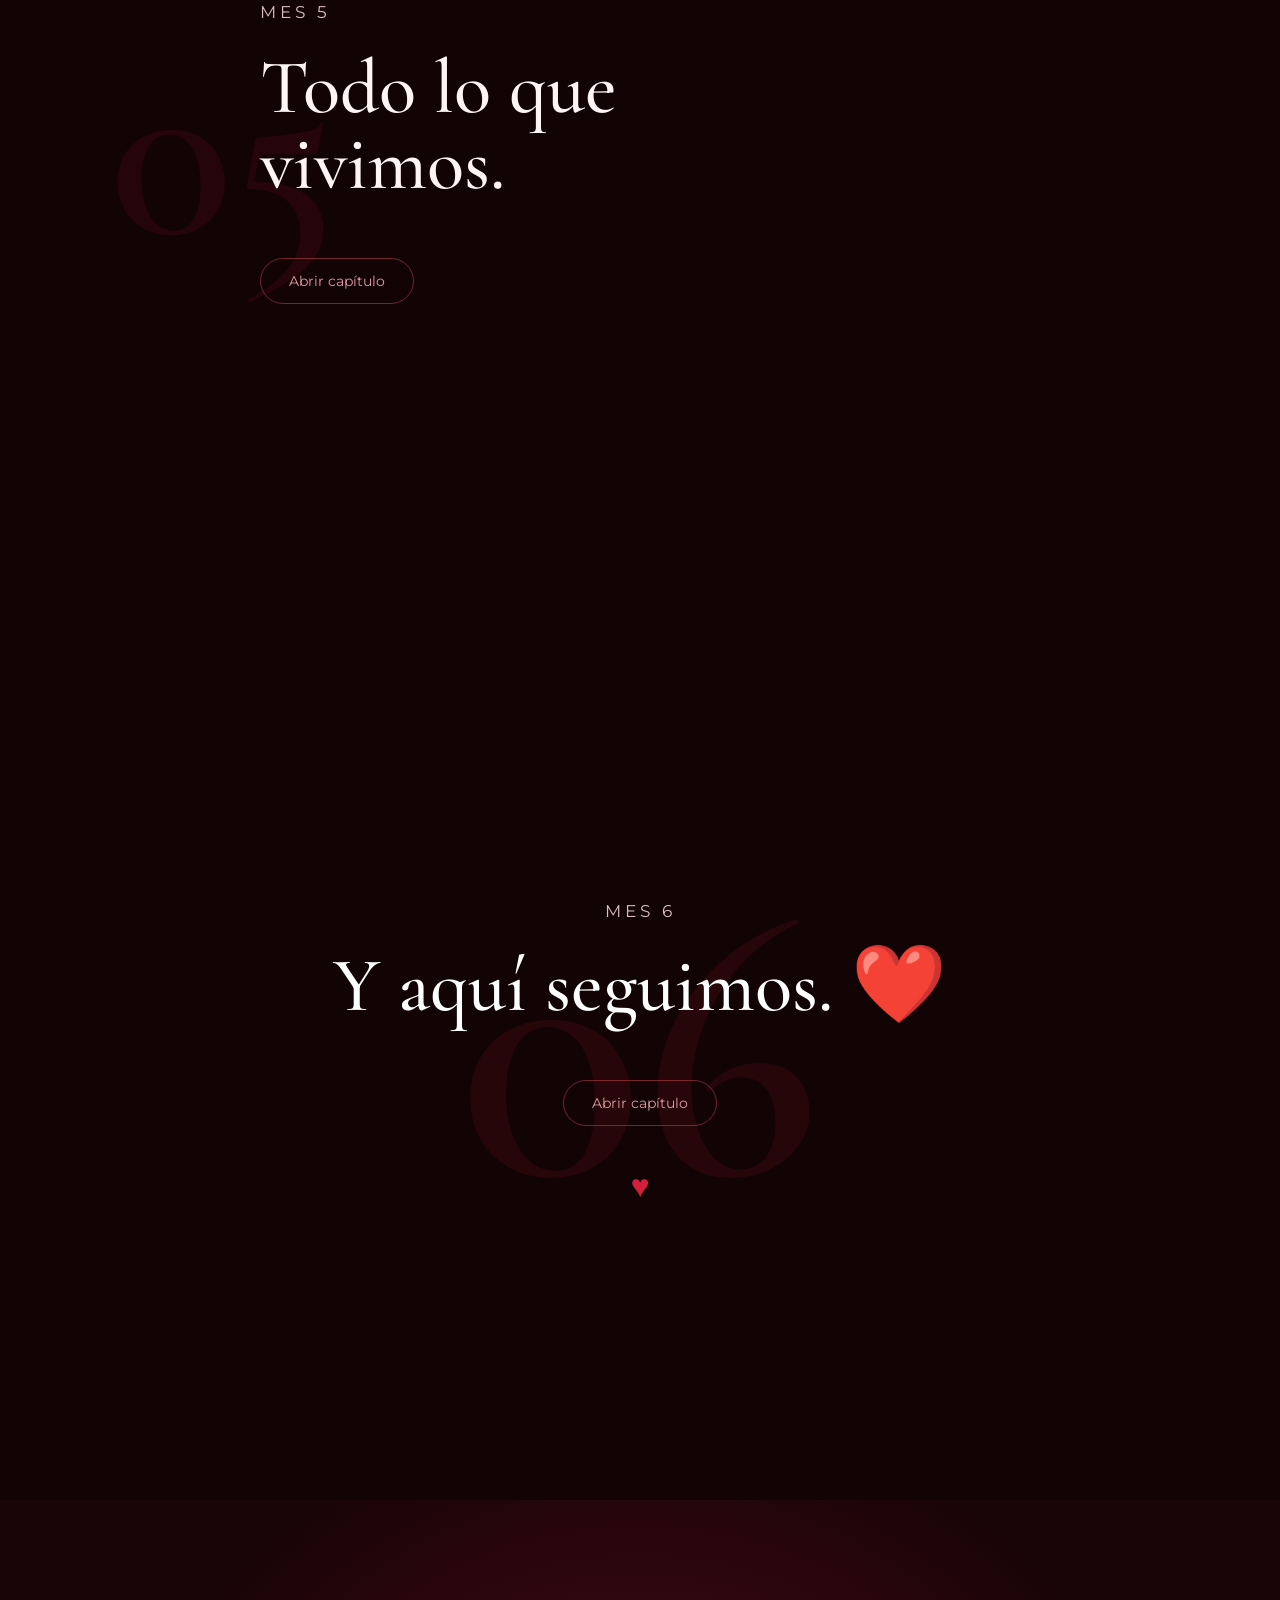
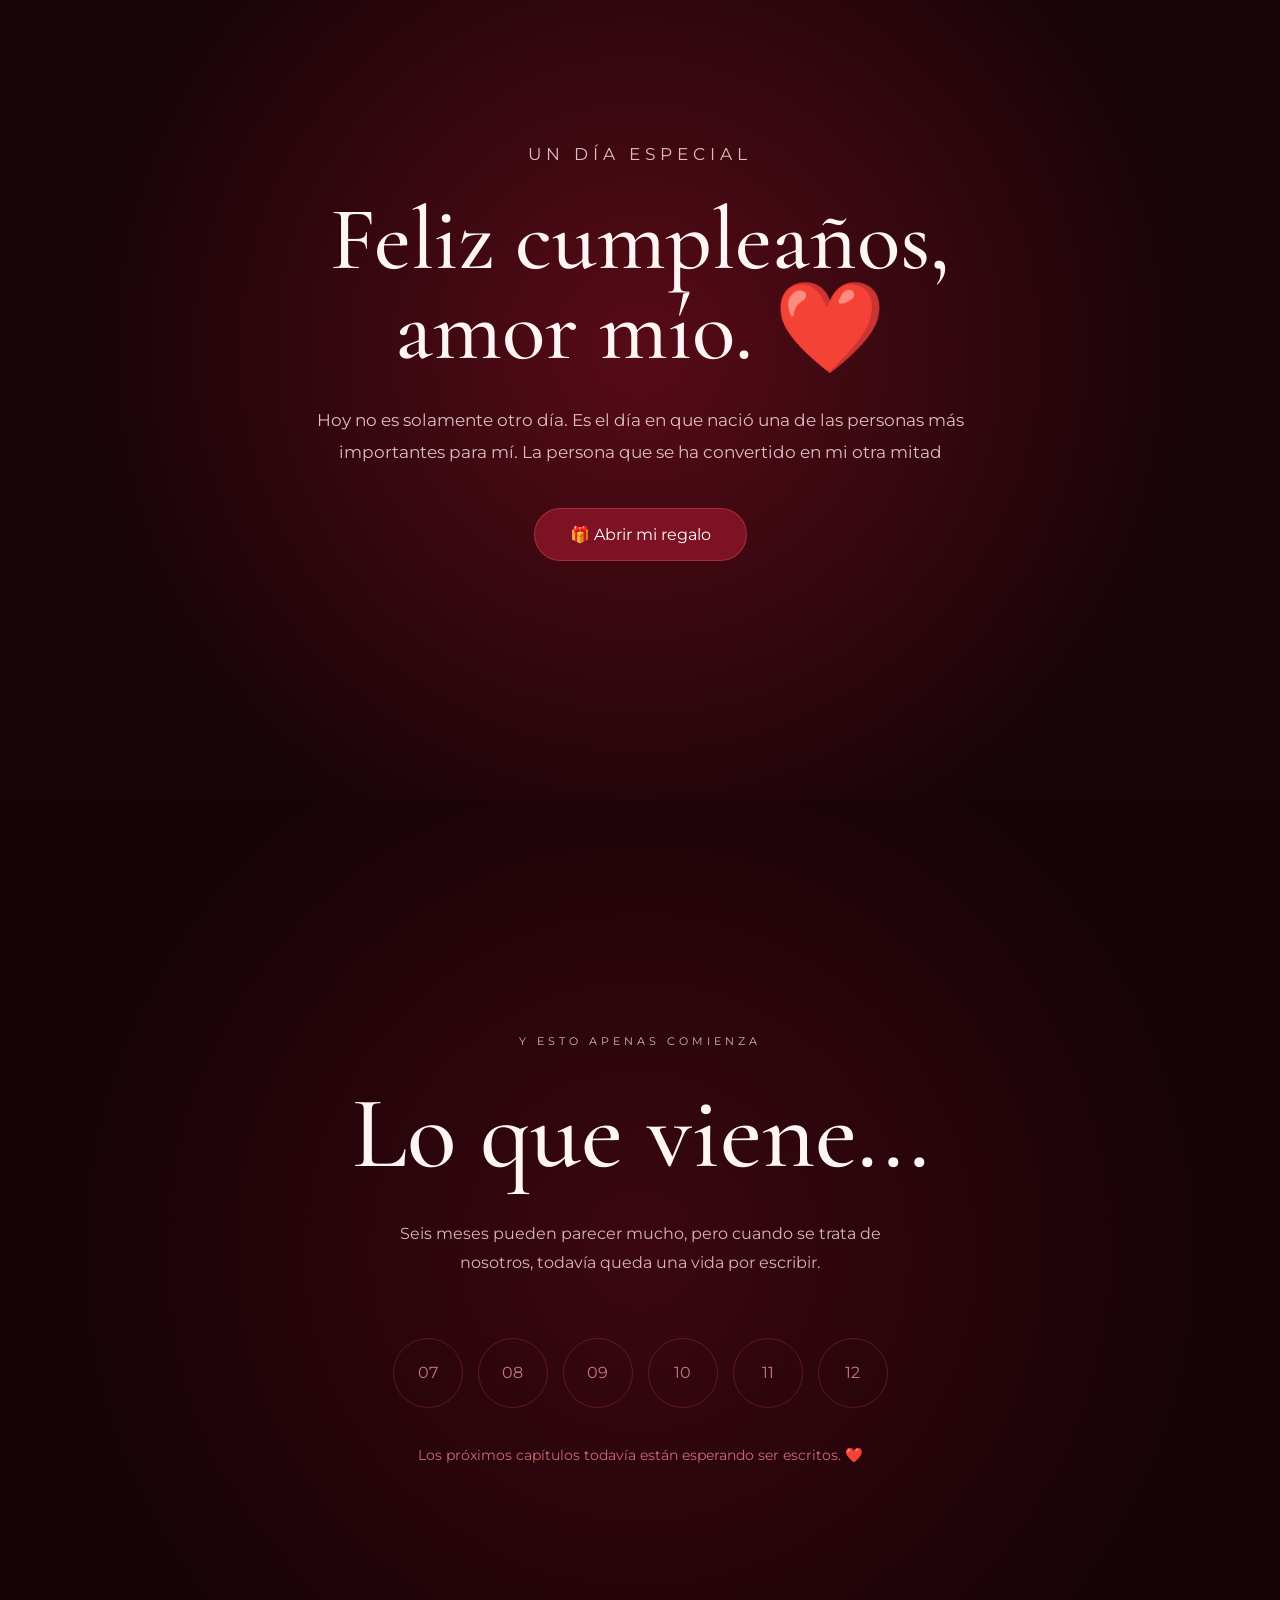
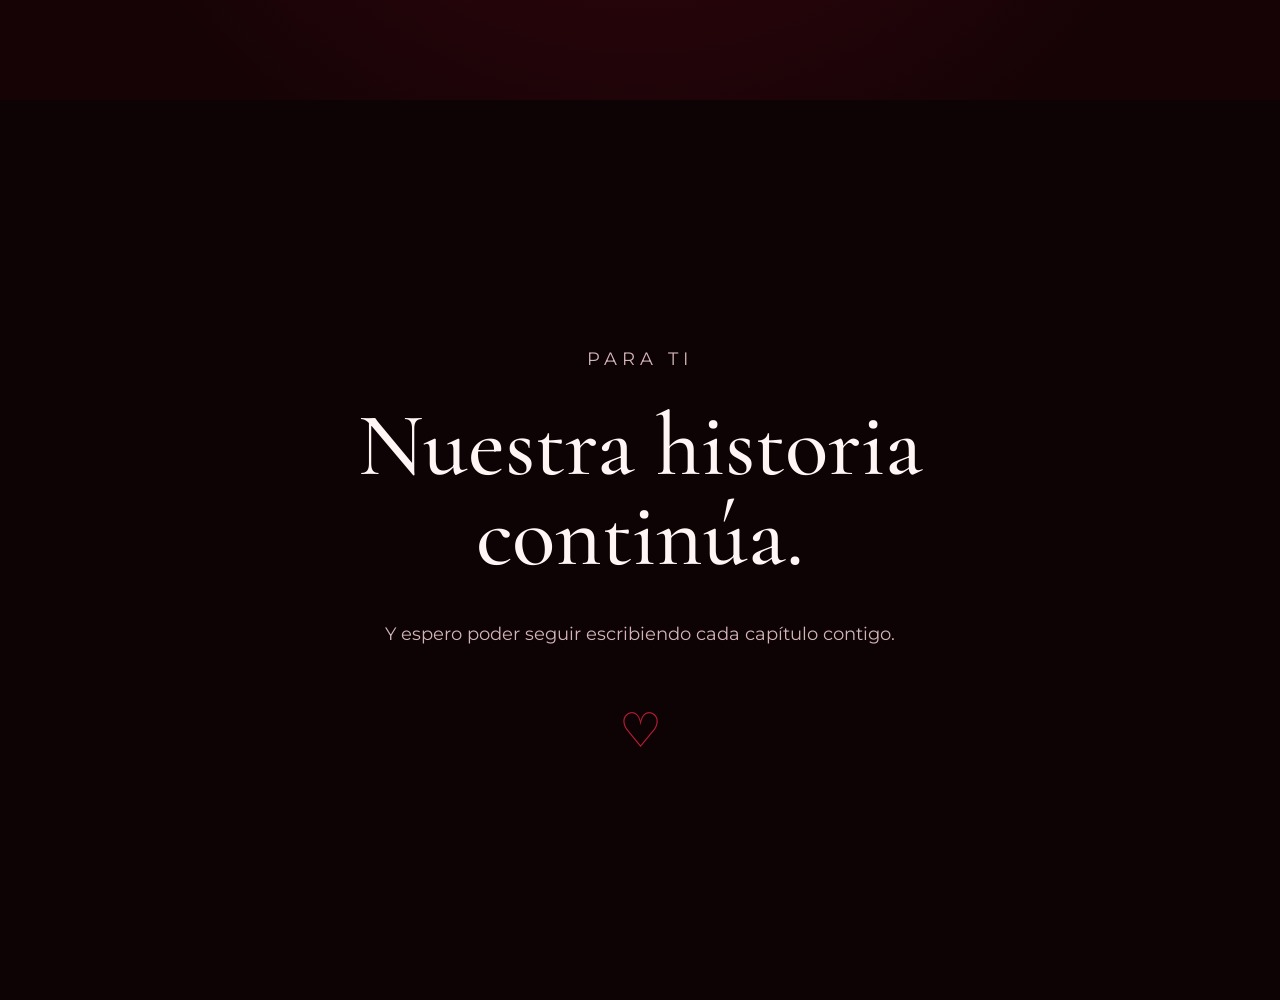
==== commit 503a982c: "Refactor index.html to update content and structure" ====
--- a/index.html
+++ b/index.html
@@ -68,11 +68,11 @@
                 </p>
 
                 <p>
-                    Puedes contar cómo empezó todo,
-                    cómo se sintió ese primer mes,
-                    algún recuerdo especial,
-                    algo que siempre recuerdes,
-                    o cualquier cosa que quieras decirme.
+                Este mes se siente como una continuación de todo lo que ya hemos vivido. Ya sentimos que nos conocemos muchísimo y, después de todo lo que hemos compartido, por fin podemos decir con seguridad qué somos: somos pareja. 
+
+Durante este primer mes nos acercamos todavía más, aunque parecía imposible estar más cerca de lo que ya estábamos. Todo fluye de una manera tan natural entre nosotros, como si estar juntos fuera simplemente donde tenemos que estar. Es bonito pensar que algo que empezó siendo tan complicado ahora se siente tan nuestro.
+
+El primer mes es el comienzo de esta etapa, pero también se siente como si lleváramos muchísimo más tiempo construyendo todo esto juntos.
                 </p>
 
             </div>
@@ -107,10 +107,11 @@
                 </p>
 
                 <p>
-                    Todas esas conversaciones,
-                    momentos y pequeñas cosas
-                    que hicieron que nos conociéramos
-                    cada vez más.
+A los dos meses, todo entre nosotros se siente tan bien, tan bonito y tan nuestro. Ya nos presumimos sin miedo y tenemos esas pequeñas cosas que terminan convirtiéndose en parte de nuestra historia, como nuestra foto de perfil de Spider-Man. Una simple foto que representa algo que compartimos y que, sin darnos cuenta, termina teniendo un significado enorme para nosotros.
+
+Seguimos siendo dos tontos enamorados e igual de aficiados.  Cada día descubrimos algo nuevo del otro, pero al mismo tiempo seguimos sintiendo esa comodidad de saber que podemos ser nosotros mismos cuando estamos juntos.
+
+Y lo mejor es que apenas estamos empezando.
                 </p>
 
             </div>
@@ -145,9 +146,13 @@
                 </p>
 
                 <p>
-                    Las risas, las conversaciones,
-                    los detalles y esos pequeños momentos
-                    que terminaron significando muchísimo.
+               A los tres meses seguimos teniendo nuestras peleas y nuestras diferencias, porque obviamente no somos perfectos, pero lo bonito es que siempre encontramos la manera de entendernos y seguir adelante juntos. Los “te amo” se sienten cada vez más fuertes, nuestras llamadas ya son parte de nuestra rutina y los párrafos largos siguen apareciendo más seguido de lo que probablemente deberíamos admitir. 😭
+
+Hemos creado tantos chistes, tantos recuerdos y tantas bromas que ya tenemos un mundo entero que solamente nosotros entendemos.
+
+Aunque estemos lejos, nunca se siente como si realmente lo estuviéramos. Siempre encontramos la manera de sentirnos cerca, de acompañarnos y de hacernos sentir presentes en la vida del otro.
+
+Y mientras seguimos creando recuerdos, cada vez se siente más claro que lo nuestro es algo muy especial.
                 </p>
 
             </div>
@@ -182,8 +187,13 @@
                 </p>
 
                 <p>
-                    Los momentos que hicieron que nuestra
-                    relación se sintiera cada vez más especial.
+                   A los cuatro meses, ya nos sentimos completamente cómodos el uno con el otro. Nuestro amor se siente más profundo y nuestras almas parecen estar unidas por ese hilo invisible que, de alguna manera, hizo que nuestros caminos se encontraran.
+
+Y nosotros seguimos cuidando ese hilo. Seguimos eligiéndonos, aprendiendo uno del otro y haciendo todo lo posible por mantener lo que tenemos tan bonito.
+
+Compartimos hasta los momentos más pequeños de nuestras vidas. Estamos el uno para el otro cuando más lo necesitamos y, aunque la vida se ponga difícil, sabemos que tenemos a alguien a nuestro lado.
+
+Al final, eso es lo que más importa: saber que, pase lo que pase, nos tenemos.
                 </p>
 
             </div>
@@ -218,9 +228,13 @@
                 </p>
 
                 <p>
-                    Todo lo que vivimos juntos,
-                    todo lo que aprendimos
-                    y todo lo que seguimos construyendo.
+                    A los cinco meses, ya podemos mirar todo lo que hemos vivido y sentirnos orgullosos de nosotros. No todos los días son perfectos, y obviamente tenemos nuestros momentos difíciles, pero hemos aprendido que el amor también está en saber hablar, entendernos, perdonarnos y volver a encontrarnos después de cualquier problema.
+
+Seguimos teniendo nuestra pequeña tradición de terminar las noches con un “te amo”, y poco a poco hemos construido una rutina que se siente completamente nuestra. 
+
+Seguimos hablando del futuro, imaginando todo lo que queremos hacer juntos y haciendo planes que nos emocionan muchísimo. Y esta vez no solo hablamos de esos sueños: queremos vivirlos.
+
+Cinco meses después, seguimos aquí, seguimos aprendiendo y seguimos construyendo nuestra historia.
                 </p>
 
             </div>
@@ -255,9 +269,21 @@
                 </p>
 
                 <p>
-                    Porque por un momento pensamos
-                    que nuestra historia había llegado
-                    a su final...
+                   Y finalmente llegamos a los seis meses. 
+
+Este era el “gran mes” de esta sorpresa y de el primer verdader aniversario, y ahora que estamos aquí, no podría estar más feliz de poder escribirlo de esta manera. Seis meses de nosotros, de nuestras llamadas, nuestros chistes, nuestras peleas, nuestros “te amo”, nuestros momentos bonitos y todos esos pequeños recuerdos que hacen que nuestra relación sea tan nuestra.
+
+Si pudiera volver al principio y contarle a esa Stacy todo lo que íbamos a vivir, probablemente no me creería todo lo que hemos construido juntos.
+
+Todavía tenemos tantos lugares a los que ir, tantos planes que cumplir, tantas cosas por aprender del otro y tantos recuerdos que crear. Y eso es lo que más me emociona: que esta historia no termina aquí.
+
+Este mes no quiero escribir sobre “qué hubiera pasado” ni sobre lo que pudo haber sido. Quiero escribir sobre lo que es.
+
+Somos nosotros. Seguimos aquí. Seguimos eligiéndonos.
+
+Y si estos primeros seis meses me han enseñado algo, es que te quiero muchísimo más de lo que alguna vez pensé que podría querer a una persona. Espero que este sea solamente el primero de muchísimos meses más, de muchísimos cumpleaños, viajes, llamadas, fotos, bromas y recuerdos que todavía nos quedan por vivir.
+
+Felices seis meses, mi payaso. Te amo muchísimo.
                 </p>
 
                 <p>
@@ -295,14 +321,14 @@
 
             <h2>
                 Feliz cumpleaños,<br>
-                mi amor. ❤️
+                amor mío. ❤️
             </h2>
 
             <p>
                 Hoy no es solamente otro día.
                 Es el día en que nació una de
                 las personas más importantes
-                para mí.
+                para mí. La persona que se ha convertido en mi otra mitad
             </p>
 
             <button id="birthdayButton" class="birthday-button">
@@ -317,8 +343,17 @@
                 </p>
 
                 <p>
-                    Puedes escribir aquí todo lo que
-                    quieras decirle por su cumpleaños.
+                    Después de todos los capítulos que hemos vivido, quería que este día tuviera uno propio.
+
+Hoy no quiero hablar de los meses que ya pasaron, sino de todo lo que todavía nos queda por vivir. De todos los cumpleaños que todavía nos quedan por celebrar y de todas las veces que espero poder estar ahí para darte tus besitos de cumpleaños. De todos los recuerdos que todavía no existen y de todas las historias que todavía nos faltan por escribir.
+
+De verdad espero poder pasar una vida contigo. Te veo en mi futuro y me hace mucha ilusión pensar en todo lo que todavía nos queda por vivir juntos. Así que, bby, cuídate mucho por mí. 
+
+Le doy gracias a Dios por regalarte otro año de vida y por permitirme celebrar a la persona que más amo. Espero que este nuevo año de tu vida esté lleno de bendiciones, felicidad, metas cumplidas y muchísimas cosas bonitas.
+
+Y no puedo esperar al día en que pueda darte estas felicitaciones en persona, abrazarte, darte tus besitos y celebrar contigo como tanto quiero. ❤️
+
+Feliz cumpleaños, amor mío. Te amo muchísimo. ❤️
                 </p>
 
             </div>
@@ -343,7 +378,7 @@
         <p>
             Seis meses pueden parecer mucho,
             pero cuando se trata de nosotros,
-            todavía queda muchísimo por escribir.
+            todavía queda una vida  por escribir.
         </p>
 
         <div class="future-months">
--- a/style.css
+++ b/style.css
@@ -1,9 +1,4 @@
-/* =========================
-   FONTS
-========================= */
-
 @import url('https://fonts.googleapis.com/css2?family=Cormorant+Garamond:wght@400;500;600;700&family=Montserrat:wght@300;400;500&display=swap');
-
 
 /* =========================
    RESET
@@ -33,121 +28,70 @@
 
 .hero {
     min-height: 100vh;
-
     display: flex;
     justify-content: center;
     align-items: center;
-
     text-align: center;
-
     position: relative;
 
     background:
-        radial-gradient(circle at center, #5c0b16 0%, #2a050a 40%, #120305 80%);
-}
-
-.hero::before {
-    content: "";
-
-    position: absolute;
-
-    width: 500px;
-    height: 500px;
-
-    background: #8f1525;
-
-    filter: blur(180px);
-
-    opacity: 0.25;
-
-    border-radius: 50%;
-}
-
+        radial-gradient(circle at center, #650d1c 0%, #2b050b 45%, #120305 100%);
+}
 
 .hero-content {
+    width: min(850px, 90%);
     position: relative;
-
     z-index: 2;
-
-    width: min(850px, 90%);
-}
-
+}
 
 .small-title {
     font-size: 0.75rem;
-
     letter-spacing: 5px;
-
-    color: #d98b95;
-
+    color: #df8994;
     margin-bottom: 25px;
 }
-
 
 .hero h1 {
     font-family: "Cormorant Garamond", serif;
-
     font-size: clamp(4rem, 10vw, 8rem);
-
     line-height: 0.85;
-
     font-weight: 500;
-
     margin-bottom: 35px;
-
-    text-shadow:
-        0 0 30px rgba(160, 20, 40, 0.4);
-}
-
+}
 
 .hero-text {
     font-size: 1.1rem;
-
     line-height: 1.9;
-
-    color: #d9b9bd;
-
+    color: #dfc0c4;
     max-width: 600px;
-
     margin: 0 auto 45px;
 }
 
 
 /* =========================
-   BUTTON
+   START BUTTON
 ========================= */
 
 .button {
-
     display: inline-block;
-
     padding: 16px 40px;
-
     border-radius: 50px;
 
     text-decoration: none;
-
-    color: #fff;
-
-    border: 1px solid rgba(255, 255, 255, 0.2);
-
-    background: rgba(255, 255, 255, 0.06);
-
-    backdrop-filter: blur(15px);
-
-    transition: all 0.4s ease;
+    color: white;
+
+    border: 1px solid rgba(255,255,255,0.25);
+    background: rgba(255,255,255,0.06);
+
+    transition: 0.4s;
 }
 
 .button:hover {
-
     background: #a8172c;
-
     border-color: #a8172c;
-
-    transform: translateY(-5px);
-
-    box-shadow:
-        0 10px 30px rgba(168, 23, 44, 0.35);
+    transform: translateY(-4px);
+
+    box-shadow: 0 10px 30px rgba(168,23,44,0.4);
 }
 
 
@@ -156,26 +100,19 @@
 ========================= */
 
 .scroll-text {
-
     position: absolute;
-
     bottom: 30px;
-
     left: 50%;
-
     transform: translateX(-50%);
 
-    color: #a76b72;
-
+    color: #b86b76;
     font-size: 0.7rem;
-
     letter-spacing: 3px;
 
     animation: float 2s ease-in-out infinite;
 }
 
 @keyframes float {
-
     0%, 100% {
         transform: translate(-50%, 0);
     }
@@ -187,77 +124,59 @@
 
 
 /* =========================
-   MONTH SECTIONS
+   MONTHS
 ========================= */
 
 .month {
-
     min-height: 100vh;
-
     width: min(1000px, 90%);
-
-    margin: auto;
+    margin: 0 auto;
 
     display: flex;
-
     align-items: center;
 
     position: relative;
 
     padding: 100px 0;
-}
-
+
+    /* IMPORTANT:
+       Months are ALWAYS visible */
+    opacity: 1;
+    transform: none;
+}
 
 .month-number {
-
     position: absolute;
-
-    left: -20px;
+    left: -30px;
 
     font-family: "Cormorant Garamond", serif;
-
     font-size: clamp(10rem, 20vw, 18rem);
-
     font-weight: 600;
 
-    color: rgba(143, 21, 37, 0.12);
+    color: rgba(180, 25, 45, 0.12);
 
     user-select: none;
-
-    z-index: 0;
-}
-
+}
 
 .month-content {
-
     position: relative;
-
     z-index: 2;
 
     max-width: 700px;
-
     padding-left: 120px;
 }
 
-
 .month-label {
-
     font-size: 0.7rem;
-
     letter-spacing: 4px;
-
-    color: #c56a75;
-
+    color: #d06c78;
     margin-bottom: 20px;
 }
 
-
 .month h2 {
-
     font-family: "Cormorant Garamond", serif;
 
     font-size: clamp(3rem, 6vw, 5rem);
-
     line-height: 1;
 
     font-weight: 500;
@@ -265,42 +184,78 @@
     margin-bottom: 30px;
 }
 
-
 .month p {
-
-    color: #d6b9bd;
-
+    color: #d9bdc1;
     font-size: 1.05rem;
-
     line-height: 2;
-
     max-width: 600px;
 }
 
 
 /* =========================
-   MONTH GLOW
-========================= */
-
-.month::after {
-
-    content: "";
-
-    position: absolute;
-
-    width: 300px;
-
-    height: 300px;
-
+   CHAPTER BUTTON
+========================= */
+
+.chapter-button {
+    margin-top: 25px;
+
+    padding: 13px 28px;
+
+    border: 1px solid rgba(210, 70, 90, 0.5);
+    border-radius: 30px;
+
+    background: transparent;
+
+    color: #e39aa3;
+
+    font-family: "Montserrat", sans-serif;
+    font-size: 0.9rem;
+
+    cursor: pointer;
+
+    transition: 0.3s;
+}
+
+.chapter-button:hover {
     background: #8f1525;
-
-    filter: blur(180px);
-
-    opacity: 0.08;
-
-    border-radius: 50%;
-
-    right: 0;
+    color: white;
+    border-color: #8f1525;
+
+    transform: translateY(-3px);
+
+    box-shadow: 0 8px 25px rgba(143,21,37,0.3);
+}
+
+
+/* =========================
+   CHAPTER TEXT
+========================= */
+
+.chapter-text {
+    max-height: 0;
+
+    overflow: hidden;
+
+    opacity: 0;
+
+    margin-top: 0;
+
+    transition:
+        max-height 0.8s ease,
+        opacity 0.5s ease,
+        margin-top 0.5s ease;
+}
+
+.chapter-text.open {
+    max-height: 1000px;
+
+    opacity: 1;
+
+    margin-top: 30px;
+}
+
+.chapter-text p {
+    margin-bottom: 20px;
 }
 
 
@@ -309,63 +264,40 @@
 ========================= */
 
 .month-six {
-
+    justify-content: center;
     text-align: center;
-
-    justify-content: center;
-}
-
+}
 
 .month-six .month-content {
-
     padding-left: 0;
-
     max-width: 750px;
 }
 
-
 .month-six .month-number {
-
     left: 50%;
-
     transform: translateX(-50%);
 
     font-size: clamp(15rem, 30vw, 25rem);
-
-    color: rgba(180, 25, 45, 0.1);
-}
-
+}
 
 .month-six h2 {
-
-    font-size: clamp(3.5rem, 7vw, 6rem);
-
-    color: #fff;
-}
-
+    color: white;
+}
 
 .month-six p {
-
-    margin: 0 auto;
-
-    color: #d9b9bd;
-}
-
+    margin-left: auto;
+    margin-right: auto;
+}
 
 .heart {
-
     font-size: 2rem;
-
-    color: #c51f3a;
-
+    color: #d21f3c;
     margin-top: 40px;
 
     animation: heartbeat 1.8s infinite;
 }
 
-
 @keyframes heartbeat {
-
     0%, 100% {
         transform: scale(1);
     }
@@ -377,19 +309,121 @@
 
 
 /* =========================
+   BIRTHDAY
+========================= */
+
+.birthday {
+    min-height: 100vh;
+
+    display: flex;
+    align-items: center;
+    justify-content: center;
+
+    text-align: center;
+
+    padding: 100px 20px;
+
+    background:
+        radial-gradient(circle at center, #570b17, #190408 70%);
+}
+
+.birthday-content {
+    max-width: 750px;
+}
+
+.birthday h2 {
+    font-family: "Cormorant Garamond", serif;
+
+    font-size: clamp(3.5rem, 7vw, 6rem);
+
+    font-weight: 500;
+
+    line-height: 1;
+
+    margin-bottom: 30px;
+}
+
+.birthday p {
+    color: #ddbec3;
+    line-height: 1.9;
+    font-size: 1.05rem;
+}
+
+
+/* =========================
+   BIRTHDAY BUTTON
+========================= */
+
+.birthday-button {
+    margin-top: 40px;
+
+    padding: 16px 35px;
+
+    border-radius: 50px;
+
+    border: 1px solid rgba(210,70,90,0.5);
+
+    background: #7d1223;
+
+    color: white;
+
+    font-family: "Montserrat", sans-serif;
+
+    cursor: pointer;
+
+    font-size: 1rem;
+
+    transition: 0.4s;
+}
+
+.birthday-button:hover {
+    background: #a8172c;
+
+    transform: translateY(-4px);
+
+    box-shadow: 0 10px 30px rgba(168,23,44,0.4);
+}
+
+
+/* =========================
+   BIRTHDAY MESSAGE
+========================= */
+
+.birthday-message {
+    max-height: 0;
+
+    overflow: hidden;
+
+    opacity: 0;
+
+    margin-top: 0;
+
+    transition:
+        max-height 1s ease,
+        opacity 0.7s ease,
+        margin-top 0.6s ease;
+}
+
+.birthday-message.open {
+    max-height: 1000px;
+
+    opacity: 1;
+
+    margin-top: 40px;
+}
+
+
+/* =========================
    FUTURE
 ========================= */
 
 .future {
-
     min-height: 100vh;
 
     display: flex;
-
     flex-direction: column;
 
     justify-content: center;
-
     align-items: center;
 
     text-align: center;
@@ -397,12 +431,13 @@
     padding: 100px 20px;
 
     background:
-        radial-gradient(circle at center, #3a0710 0%, #180408 45%, #120305 80%);
-}
-
+        radial-gradient(circle at center, #3b0710, #160306 75%);
+
+    opacity: 1;
+    transform: none;
+}
 
 .future h2 {
-
     font-family: "Cormorant Garamond", serif;
 
     font-size: clamp(4rem, 8vw, 7rem);
@@ -412,19 +447,15 @@
     margin-bottom: 25px;
 }
 
-
 .future > p {
-
-    color: #d5b5ba;
+    color: #d5b6bb;
 
     line-height: 1.8;
 
     max-width: 550px;
 }
 
-
 .future-months {
-
     display: flex;
 
     flex-wrap: wrap;
@@ -436,31 +467,24 @@
     margin: 60px 0 35px;
 }
 
-
 .future-months div {
-
     width: 70px;
-
     height: 70px;
 
     display: flex;
-
     align-items: center;
-
     justify-content: center;
 
     border-radius: 50%;
 
-    border: 1px solid rgba(200, 70, 90, 0.25);
-
-    color: #a96a73;
-
-    transition: all 0.4s ease;
-}
-
+    border: 1px solid rgba(200,70,90,0.3);
+
+    color: #c47782;
+
+    transition: 0.4s;
+}
 
 .future-months div:hover {
-
     color: white;
 
     background: #8f1525;
@@ -468,19 +492,12 @@
     border-color: #8f1525;
 
     transform: translateY(-7px);
-
-    box-shadow:
-        0 10px 30px rgba(143, 21, 37, 0.3);
-}
-
+}
 
 .future-text {
-
-    color: #c56a75 !important;
+    color: #cf6976 !important;
 
     font-size: 0.9rem;
-
-    letter-spacing: 1px;
 }
 
 
@@ -489,13 +506,11 @@
 ========================= */
 
 .ending {
-
     min-height: 100vh;
 
     display: flex;
 
     align-items: center;
-
     justify-content: center;
 
     text-align: center;
@@ -503,17 +518,16 @@
     padding: 100px 20px;
 
     background: #0d0204;
-}
-
+
+    opacity: 1;
+    transform: none;
+}
 
 .ending-content {
-
     max-width: 800px;
 }
 
-
 .ending h2 {
-
     font-family: "Cormorant Garamond", serif;
 
     font-size: clamp(3.5rem, 7vw, 6rem);
@@ -525,9 +539,7 @@
     margin-bottom: 35px;
 }
 
-
 .ending p {
-
     color: #d3b5b9;
 
     font-size: 1.1rem;
@@ -535,9 +547,7 @@
     line-height: 2;
 }
 
-
 .final-heart {
-
     font-size: 3rem;
 
     color: #b51c35;
@@ -553,27 +563,20 @@
 ========================= */
 
 ::-webkit-scrollbar {
-
     width: 8px;
 }
 
-
 ::-webkit-scrollbar-track {
-
     background: #100204;
 }
 
-
 ::-webkit-scrollbar-thumb {
-
     background: #64101c;
 
     border-radius: 20px;
 }
 
-
 ::-webkit-scrollbar-thumb:hover {
-
     background: #9d172a;
 }
 
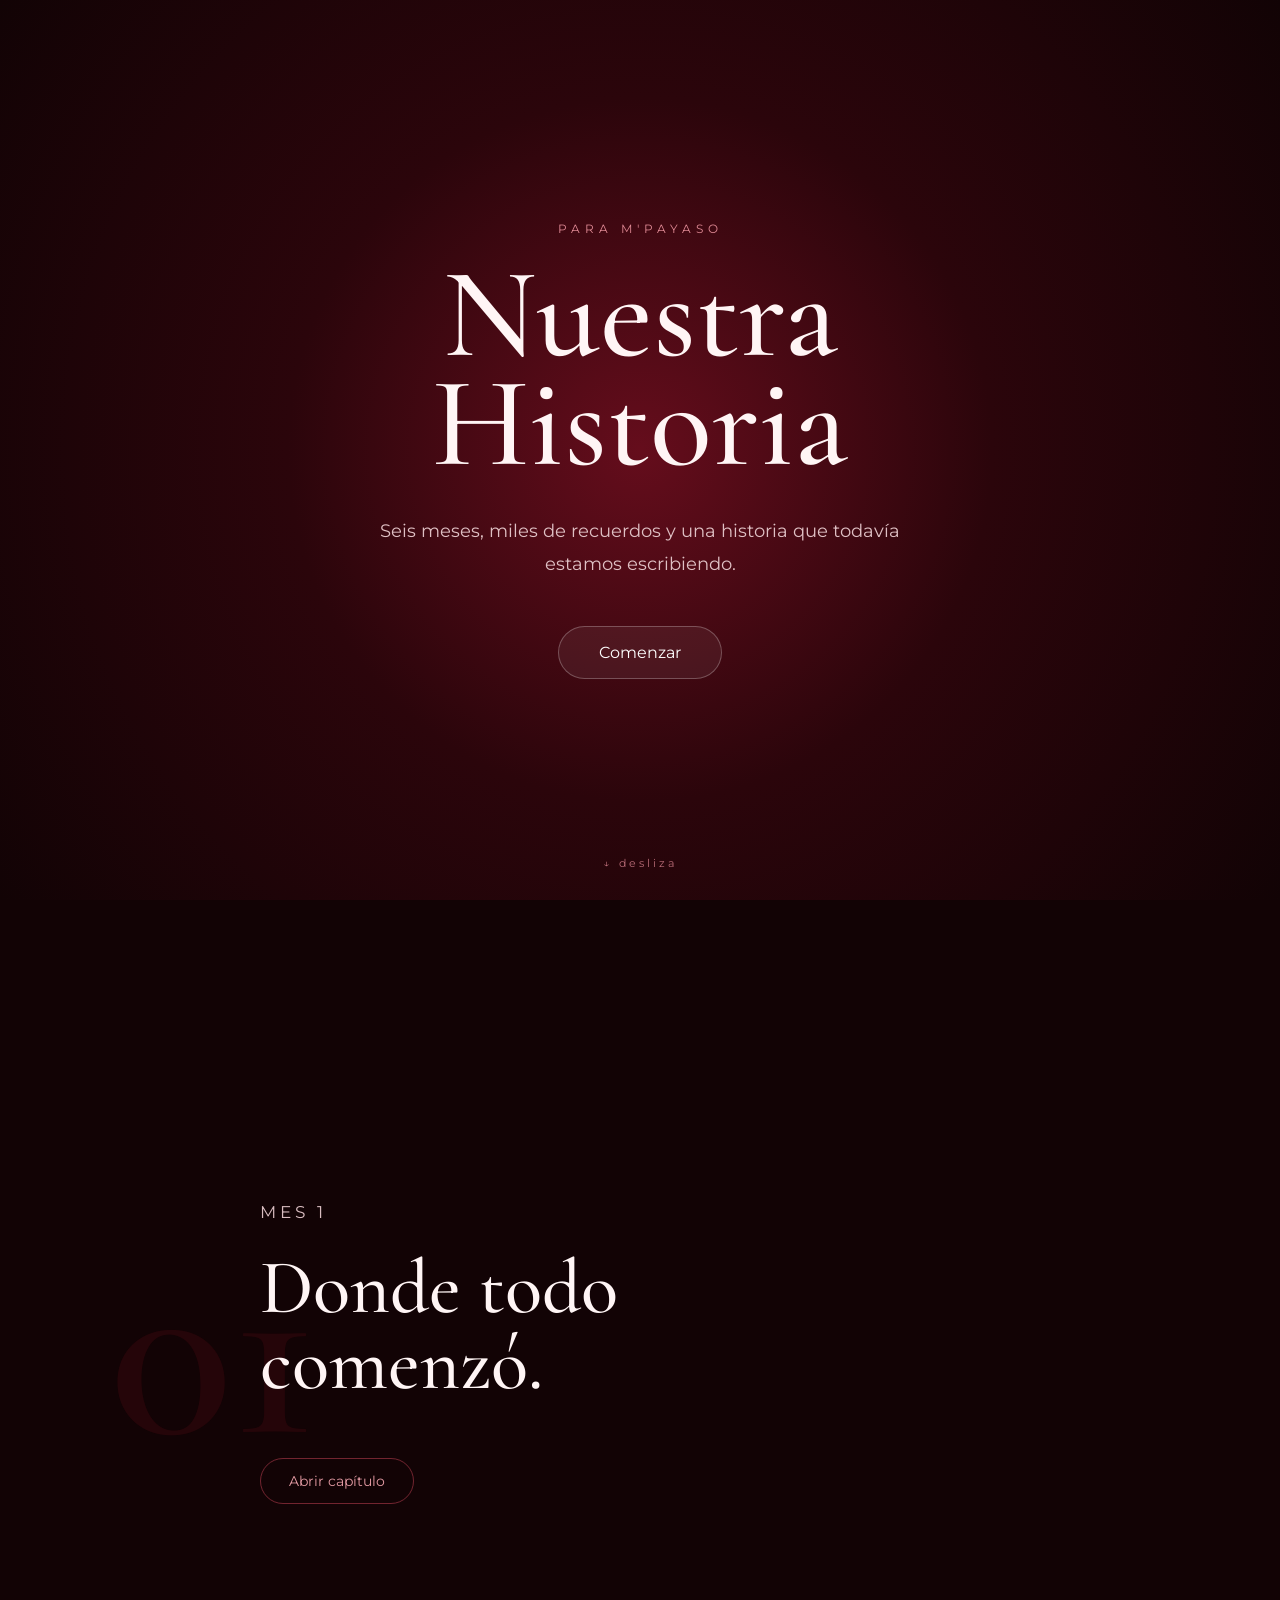
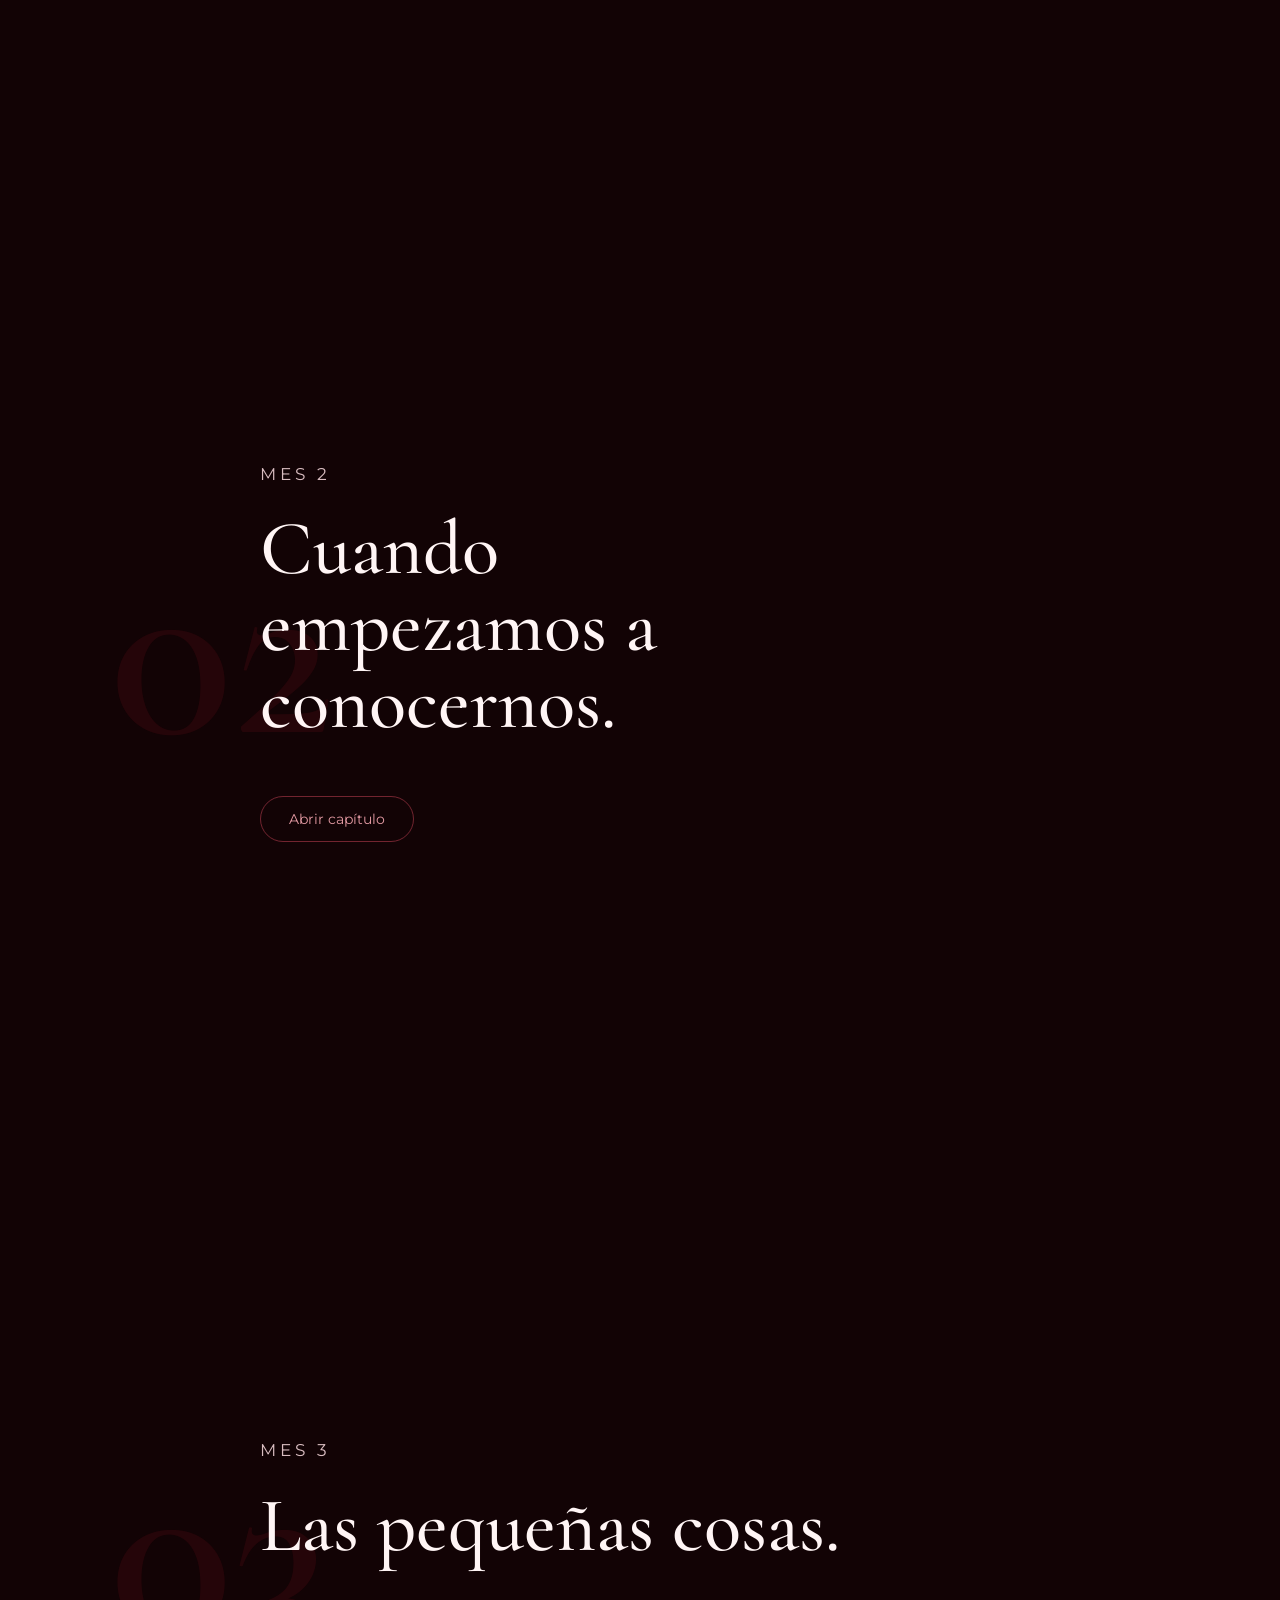
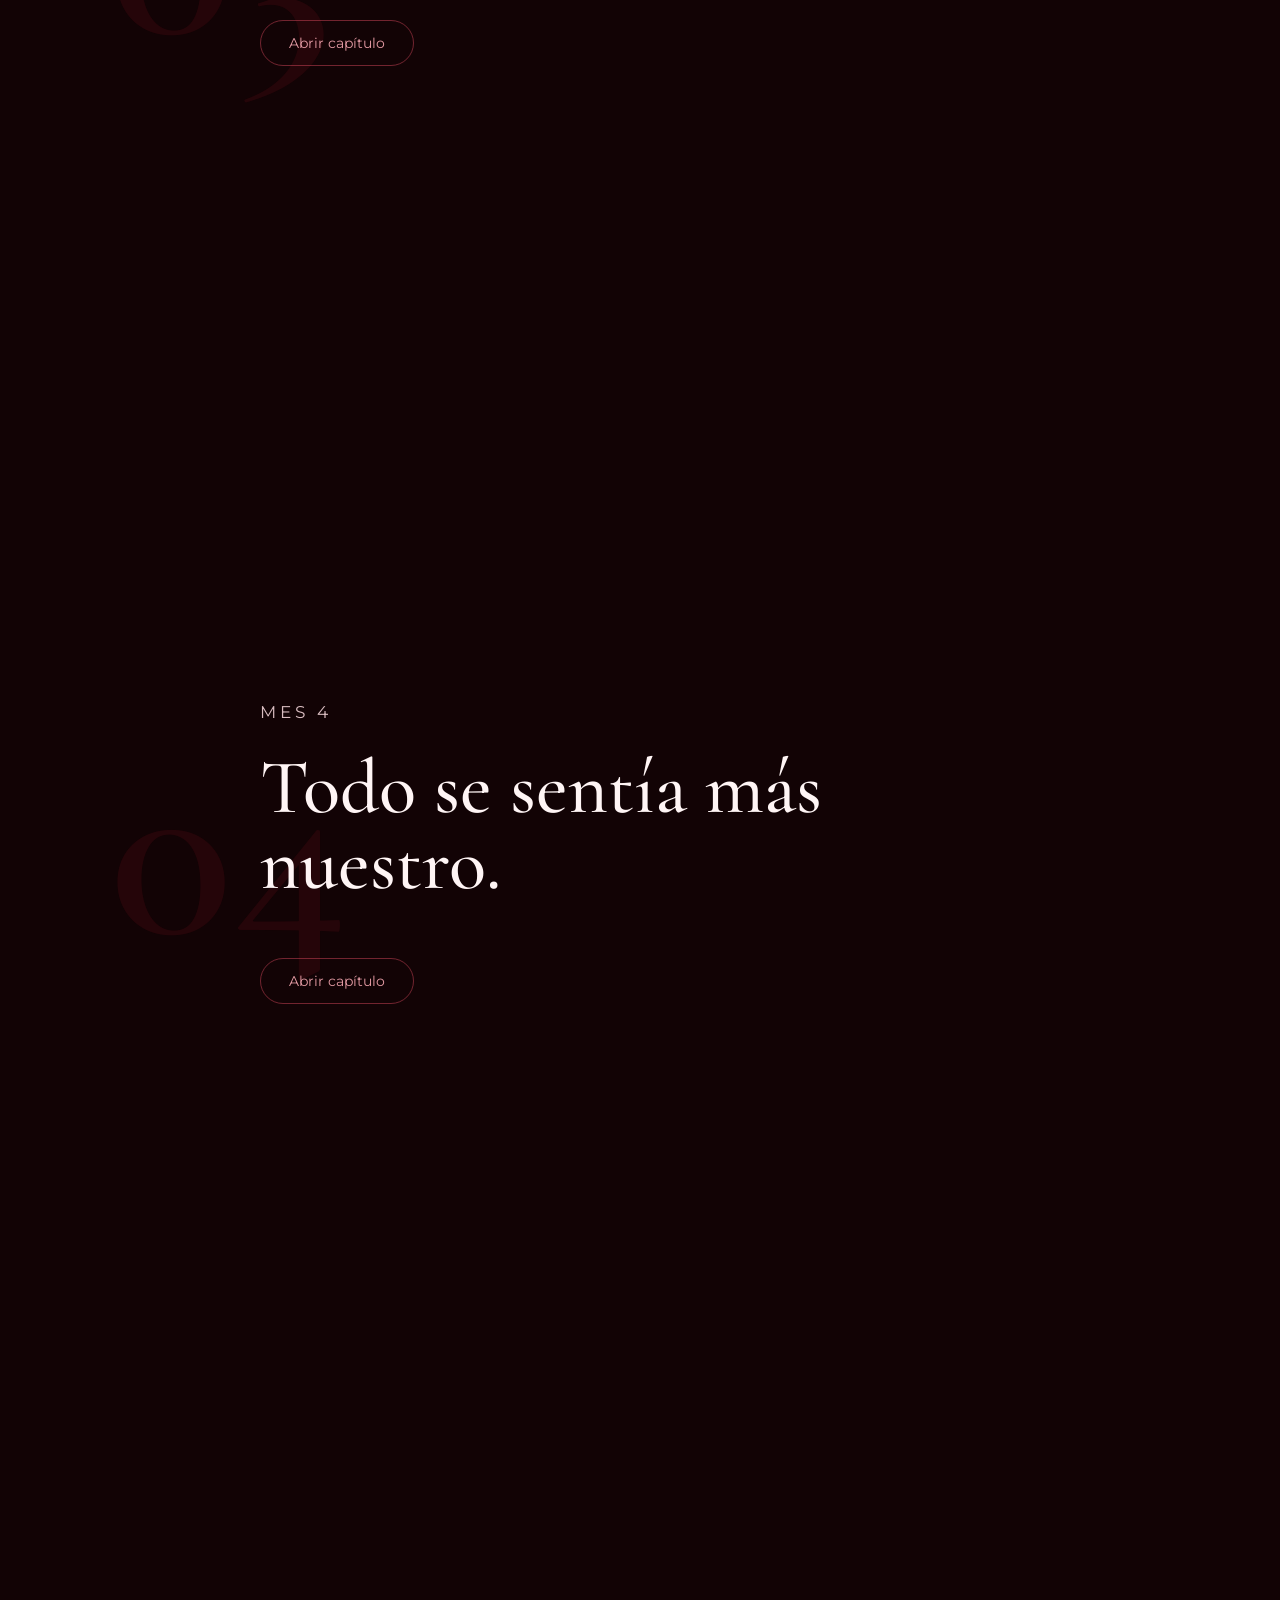
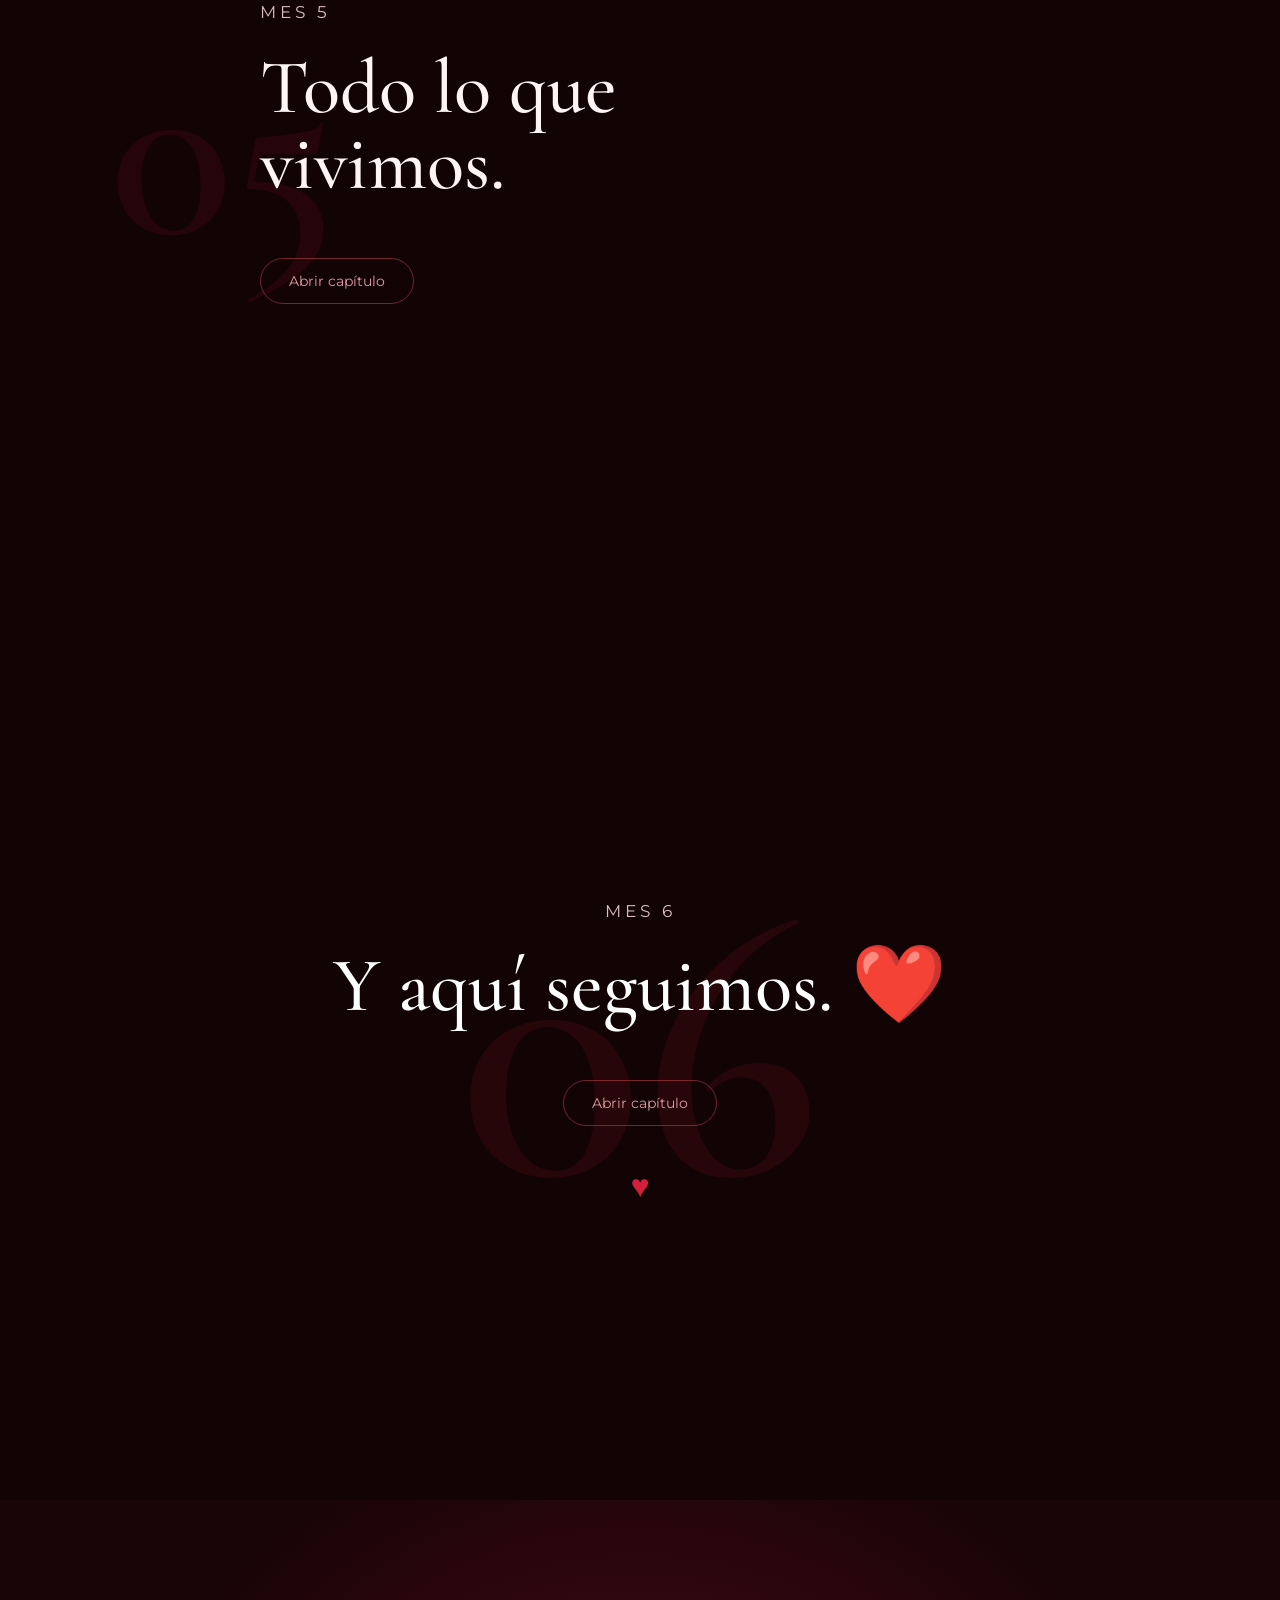
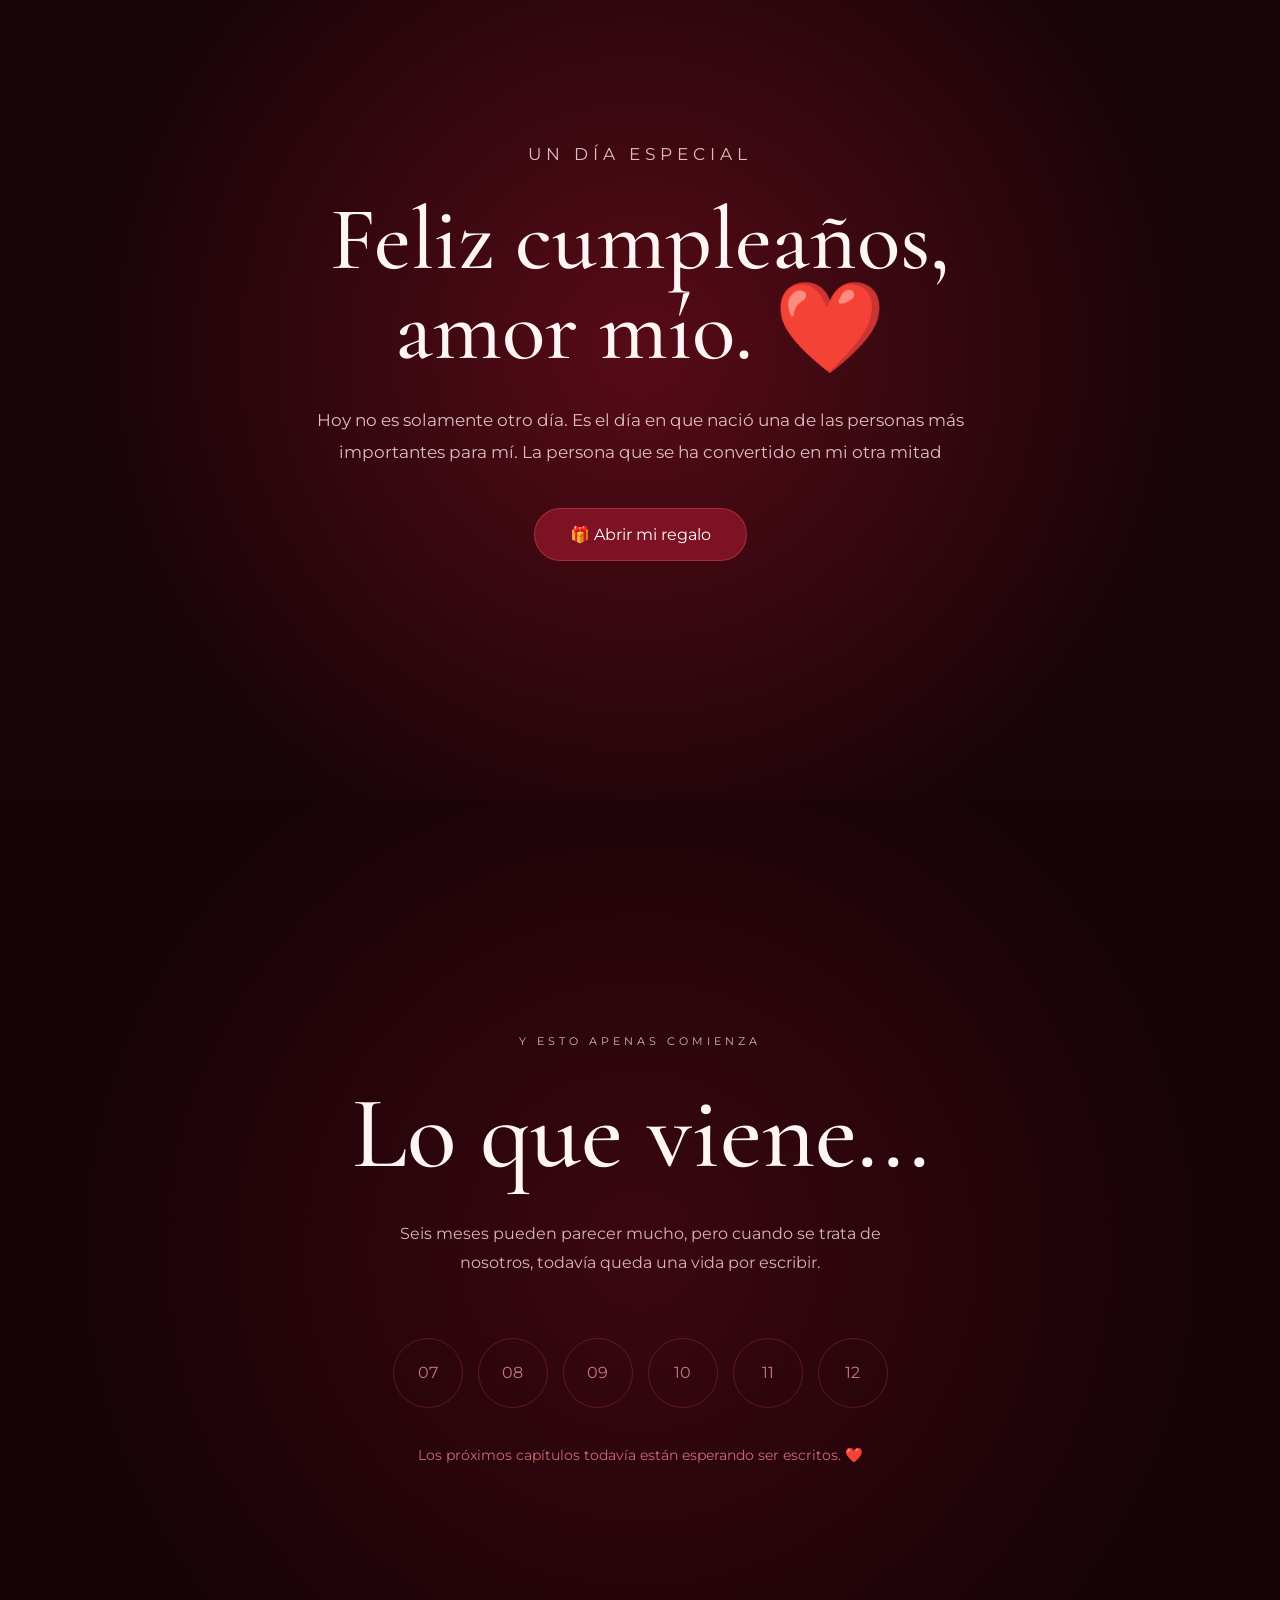
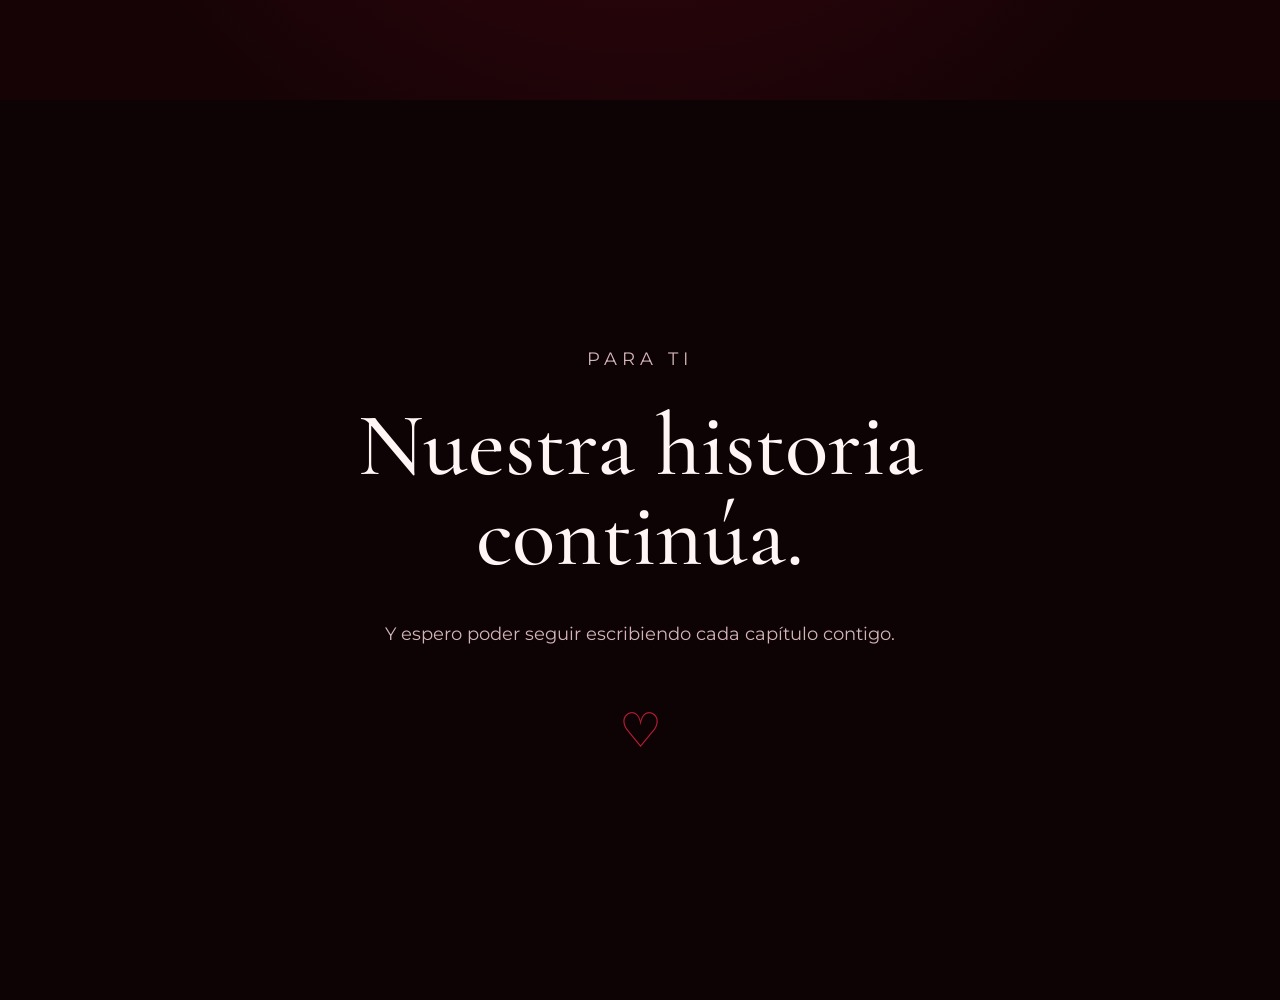
==== commit f6ec6f32: "Update index.html" ====
--- a/index.html
+++ b/index.html
@@ -20,7 +20,7 @@
 
         <div class="hero-content">
 
-            <p class="small-title">PARA TI</p>
+            <p class="small-title">PARA M'PAYASO </p>
 
             <h1>Nuestra<br>Historia</h1>
 
